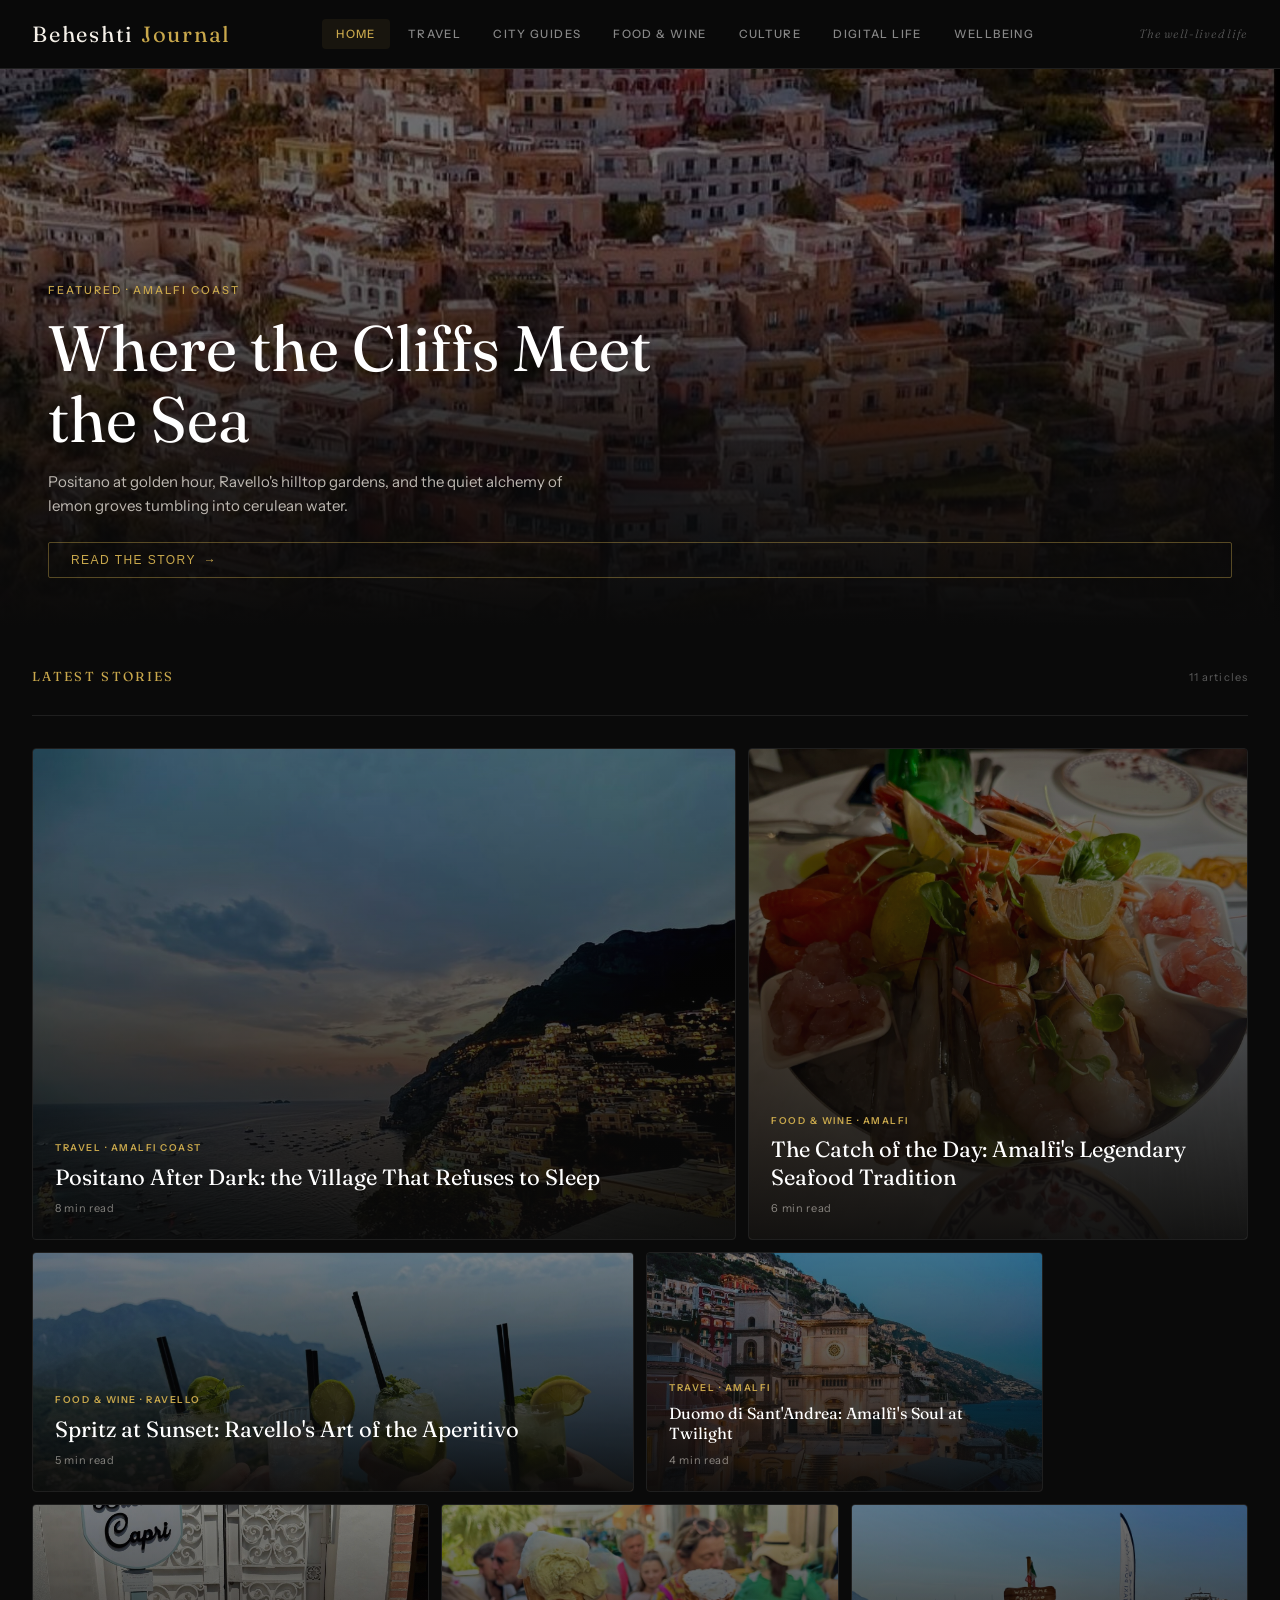
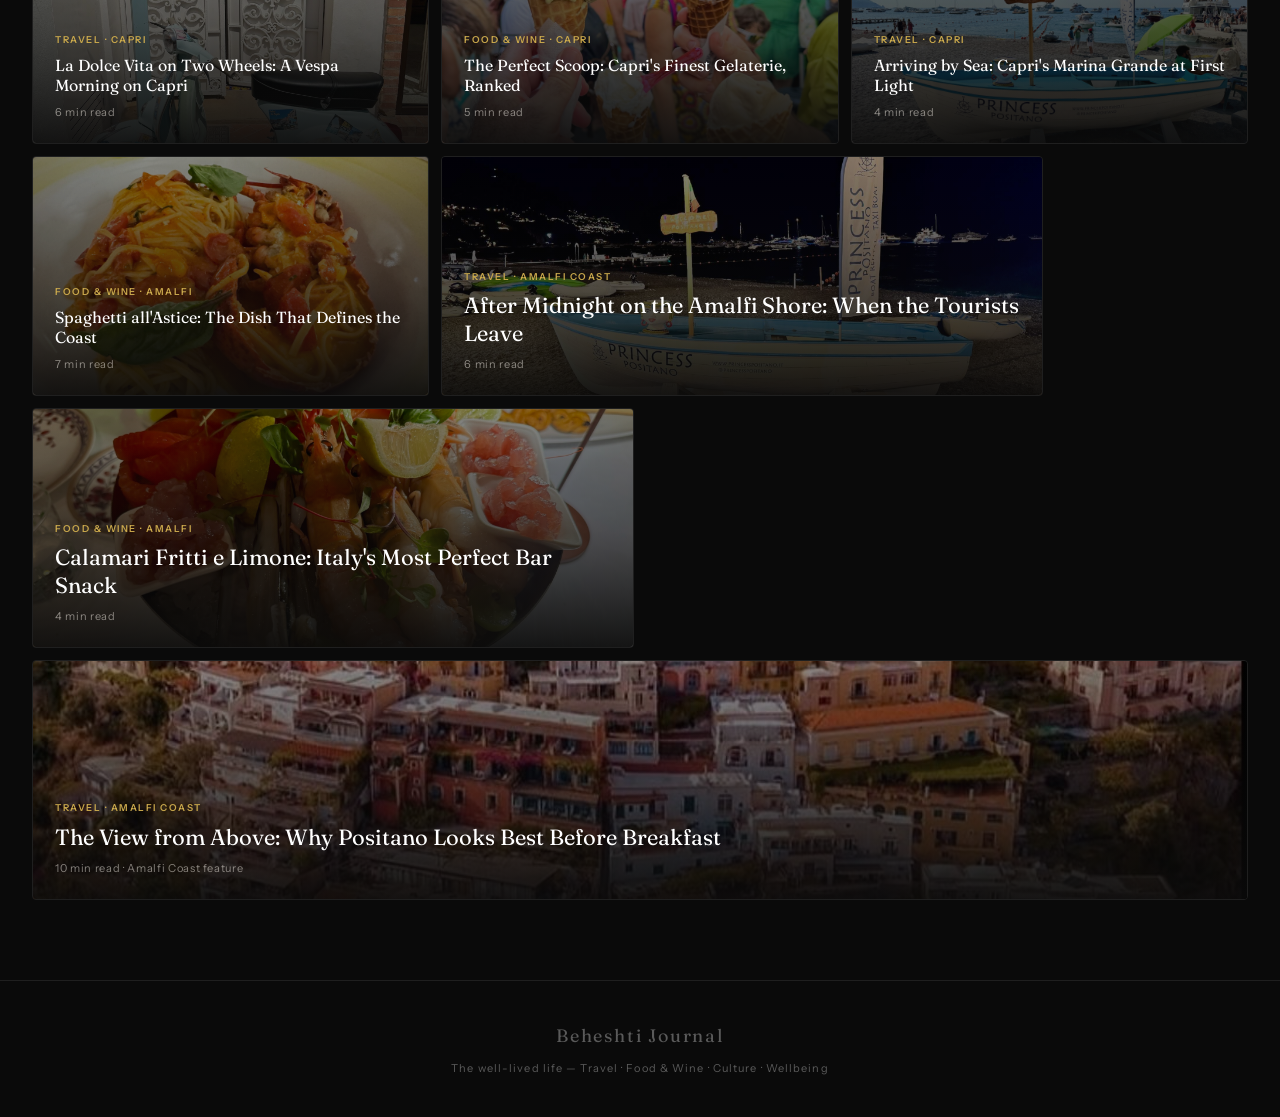
==== index.html @ 6dec40d8 "Add Ferragosto Amalfi Coast article — Positano, Amalfi, Ravello (August 2025)" ====
<!DOCTYPE html>
<html lang="en">
<head>
  <meta charset="UTF-8" />
  <meta name="viewport" content="width=device-width, initial-scale=1.0" />
  <title>Beheshti Journal — Luxury Travel, Food &amp; Culture</title>
  <meta name="description" content="A luxury editorial journal covering travel, food and wine, culture, and the well-lived life." />
  <link rel="stylesheet" href="style.css" />
</head>
<body>

<!-- ══════════════════════════════════════════════════════════
     HEADER
══════════════════════════════════════════════════════════ -->
<header id="site-header">
  <div class="header-inner">
    <div class="site-wordmark" onclick="showHome()">
      Beheshti <span>Journal</span>
    </div>

    <nav class="main-nav" role="navigation" aria-label="Main navigation">
      <button class="nav-tab active" data-tab="home"        onclick="showTab('home')">Home</button>
      <button class="nav-tab"        data-tab="travel"      onclick="showTab('travel')">Travel</button>
      <button class="nav-tab"        data-tab="city-guides" onclick="showTab('city-guides')">City Guides</button>
      <button class="nav-tab"        data-tab="food"        onclick="showTab('food')">Food &amp; Wine</button>
      <button class="nav-tab"        data-tab="culture"     onclick="showTab('culture')">Culture</button>
      <button class="nav-tab"        data-tab="digital"     onclick="showTab('digital')">Digital Life</button>
      <button class="nav-tab"        data-tab="wellbeing"   onclick="showTab('wellbeing')">Wellbeing</button>
    </nav>

    <div class="header-right">
      <span class="tagline">The well-lived life</span>
    </div>
  </div>
</header>

<!-- ══════════════════════════════════════════════════════════
     APP SHELL
══════════════════════════════════════════════════════════ -->
<main id="app">

  <!-- ── ARTICLE VIEW (shared, overlays tabs) ─────────────── -->
  <div id="article-view"></div>

  <!-- ── HOME TAB ─────────────────────────────────────────── -->
  <div id="tab-home" class="view active">

    <!-- Hero -->
    <div class="hero">
      <div class="hero-bg" id="hero-bg"
           style="background-image:url('images/travel-amalfi-positano-aerial.jpg')"></div>
      <div class="hero-overlay"></div>
      <div class="hero-content">
        <p class="hero-eyebrow">Featured · Amalfi Coast</p>
        <h1 class="hero-title">Where the Cliffs Meet the Sea</h1>
        <p class="hero-sub">Positano at golden hour, Ravello's hilltop gardens, and the quiet alchemy of lemon groves tumbling into cerulean water.</p>
        <button class="btn-read" onclick="openArticle('positano-aerial')">Read the story</button>
      </div>
    </div>

    <!-- Bento grid -->
    <div class="section-wrap">
      <div class="section-header">
        <span class="section-title">Latest Stories</span>
        <span class="section-count">11 articles</span>
      </div>

      <div class="bento-grid">

        <!-- Row 1: hero + tall -->
        <div class="card card--hero" onclick="openArticle('positano-dusk')">
          <div class="card-img"><img src="images/travel-amalfi-positano-dusk.jpg" alt="Positano at dusk" loading="lazy" /></div>
          <div class="card-overlay"></div>
          <div class="card-body">
            <span class="card-cat">Travel · Amalfi Coast</span>
            <h2 class="card-title">Positano After Dark: the Village That Refuses to Sleep</h2>
            <p class="card-meta">8 min read</p>
          </div>
        </div>

        <div class="card card--tall" onclick="openArticle('seafood-platter')">
          <div class="card-img"><img src="images/food-amalfi-seafood-platter.jpg" alt="Amalfi seafood platter" loading="lazy" /></div>
          <div class="card-overlay"></div>
          <div class="card-body">
            <span class="card-cat">Food &amp; Wine · Amalfi</span>
            <h2 class="card-title">The Catch of the Day: Amalfi's Legendary Seafood Tradition</h2>
            <p class="card-meta">6 min read</p>
          </div>
        </div>

        <!-- Row 2: wide + std + std -->
        <div class="card card--wide" onclick="openArticle('ravello-cocktails')">
          <div class="card-img"><img src="images/food-amalfi-ravello-cocktails.jpg" alt="Cocktails in Ravello" loading="lazy" /></div>
          <div class="card-overlay"></div>
          <div class="card-body">
            <span class="card-cat">Food &amp; Wine · Ravello</span>
            <h2 class="card-title">Spritz at Sunset: Ravello's Art of the Aperitivo</h2>
            <p class="card-meta">5 min read</p>
          </div>
        </div>

        <div class="card card--std" onclick="openArticle('church-dusk')">
          <div class="card-img"><img src="images/travel-amalfi-church-dusk.jpg" alt="Amalfi church at dusk" loading="lazy" /></div>
          <div class="card-overlay"></div>
          <div class="card-body">
            <span class="card-cat">Travel · Amalfi</span>
            <h2 class="card-title">Duomo di Sant'Andrea: Amalfi's Soul at Twilight</h2>
            <p class="card-meta">4 min read</p>
          </div>
        </div>

        <div class="card card--std" onclick="openArticle('capri-vespa')">
          <div class="card-img"><img src="images/travel-capri-dg-vespa.jpg" alt="Vespa on Capri" loading="lazy" /></div>
          <div class="card-overlay"></div>
          <div class="card-body">
            <span class="card-cat">Travel · Capri</span>
            <h2 class="card-title">La Dolce Vita on Two Wheels: A Vespa Morning on Capri</h2>
            <p class="card-meta">6 min read</p>
          </div>
        </div>

        <!-- Row 3 -->
        <div class="card card--std" onclick="openArticle('capri-gelato')">
          <div class="card-img"><img src="images/travel-capri-gelato.jpg" alt="Gelato on Capri" loading="lazy" /></div>
          <div class="card-overlay"></div>
          <div class="card-body">
            <span class="card-cat">Food &amp; Wine · Capri</span>
            <h2 class="card-title">The Perfect Scoop: Capri's Finest Gelaterie, Ranked</h2>
            <p class="card-meta">5 min read</p>
          </div>
        </div>

        <div class="card card--std" onclick="openArticle('capri-marina')">
          <div class="card-img"><img src="images/travel-capri-marina.jpg" alt="Capri marina" loading="lazy" /></div>
          <div class="card-overlay"></div>
          <div class="card-body">
            <span class="card-cat">Travel · Capri</span>
            <h2 class="card-title">Arriving by Sea: Capri's Marina Grande at First Light</h2>
            <p class="card-meta">4 min read</p>
          </div>
        </div>

        <div class="card card--std" onclick="openArticle('lobster-pasta')">
          <div class="card-img"><img src="images/food-amalfi-lobster-pasta.jpg" alt="Lobster pasta Amalfi" loading="lazy" /></div>
          <div class="card-overlay"></div>
          <div class="card-body">
            <span class="card-cat">Food &amp; Wine · Amalfi</span>
            <h2 class="card-title">Spaghetti all'Astice: The Dish That Defines the Coast</h2>
            <p class="card-meta">7 min read</p>
          </div>
        </div>

        <!-- Row 4 -->
        <div class="card card--wide" onclick="openArticle('beach-night')">
          <div class="card-img"><img src="images/travel-amalfi-beach-night.jpg" alt="Amalfi beach at night" loading="lazy" /></div>
          <div class="card-overlay"></div>
          <div class="card-body">
            <span class="card-cat">Travel · Amalfi Coast</span>
            <h2 class="card-title">After Midnight on the Amalfi Shore: When the Tourists Leave</h2>
            <p class="card-meta">6 min read</p>
          </div>
        </div>

        <div class="card card--wide" onclick="openArticle('calamari')">
          <div class="card-img"><img src="images/food-amalfi-calamari.jpg" alt="Calamari fritti" loading="lazy" /></div>
          <div class="card-overlay"></div>
          <div class="card-body">
            <span class="card-cat">Food &amp; Wine · Amalfi</span>
            <h2 class="card-title">Calamari Fritti e Limone: Italy's Most Perfect Bar Snack</h2>
            <p class="card-meta">4 min read</p>
          </div>
        </div>

        <!-- Full-width feature -->
        <div class="card card--full" onclick="openArticle('positano-aerial')">
          <div class="card-img"><img src="images/travel-amalfi-positano-aerial.jpg" alt="Positano aerial" loading="lazy" /></div>
          <div class="card-overlay"></div>
          <div class="card-body">
            <span class="card-cat">Travel · Amalfi Coast</span>
            <h2 class="card-title">The View from Above: Why Positano Looks Best Before Breakfast</h2>
            <p class="card-meta">10 min read · Amalfi Coast feature</p>
          </div>
        </div>

      </div><!-- /.bento-grid -->
    </div><!-- /.section-wrap -->
  </div><!-- #tab-home -->


  <!-- ── TRAVEL TAB ─────────────────────────────────────────── -->
  <div id="tab-travel" class="view">
    <div class="section-wrap">
      <div class="section-header">
        <span class="section-title">Travel</span>
        <span class="section-count">7 stories</span>
      </div>
      <div class="tab-grid">
        <div class="card card--featured" onclick="openArticle('ferragosto-amalfi')">
          <div class="card-img"><img src="images/travel-amalfi-positano-dusk.jpg" alt="Positano at dusk, Ferragosto night — boats in the bay, town lit from below"></div>
          <div class="card-overlay"></div>
          <div class="card-body"><span class="card-cat">Travel · Amalfi Coast</span><h2 class="card-title">Ferragosto on the Amalfi Coast</h2></div>
        </div>
        <div class="card" onclick="openArticle('positano-aerial')">
          <div class="card-img"><img src="images/travel-amalfi-positano-aerial.jpg" alt="Positano aerial" loading="lazy" /></div>
          <div class="card-overlay"></div>
          <div class="card-body"><span class="card-cat">Amalfi Coast</span><h2 class="card-title">The View from Above: Why Positano Looks Best Before Breakfast</h2></div>
        </div>
        <div class="card" onclick="openArticle('positano-dusk')">
          <div class="card-img"><img src="images/travel-amalfi-positano-dusk.jpg" alt="Positano at dusk" loading="lazy" /></div>
          <div class="card-overlay"></div>
          <div class="card-body"><span class="card-cat">Amalfi Coast</span><h2 class="card-title">Positano After Dark</h2></div>
        </div>
        <div class="card" onclick="openArticle('church-dusk')">
          <div class="card-img"><img src="images/travel-amalfi-church-dusk.jpg" alt="Amalfi church" loading="lazy" /></div>
          <div class="card-overlay"></div>
          <div class="card-body"><span class="card-cat">Amalfi</span><h2 class="card-title">Duomo di Sant'Andrea at Twilight</h2></div>
        </div>
        <div class="card" onclick="openArticle('capri-vespa')">
          <div class="card-img"><img src="images/travel-capri-dg-vespa.jpg" alt="Vespa Capri" loading="lazy" /></div>
          <div class="card-overlay"></div>
          <div class="card-body"><span class="card-cat">Capri</span><h2 class="card-title">La Dolce Vita on Two Wheels</h2></div>
        </div>
        <div class="card" onclick="openArticle('capri-marina')">
          <div class="card-img"><img src="images/travel-capri-marina.jpg" alt="Capri marina" loading="lazy" /></div>
          <div class="card-overlay"></div>
          <div class="card-body"><span class="card-cat">Capri</span><h2 class="card-title">Arriving by Sea: Marina Grande at First Light</h2></div>
        </div>
        <div class="card" onclick="openArticle('beach-night')">
          <div class="card-img"><img src="images/travel-amalfi-beach-night.jpg" alt="Amalfi beach night" loading="lazy" /></div>
          <div class="card-overlay"></div>
          <div class="card-body"><span class="card-cat">Amalfi Coast</span><h2 class="card-title">After Midnight on the Amalfi Shore</h2></div>
        </div>
      </div>
    </div>
  </div>

  <!-- ── CITY GUIDES TAB ────────────────────────────────────── -->
  <div id="tab-city-guides" class="view">
    <div class="section-wrap">
      <div class="section-header">
        <span class="section-title">City Guides</span>
        <span class="section-count">Coming soon</span>
      </div>
      <div class="tab-grid">
        <div class="card card--text" onclick="openArticle('positano-aerial')">
          <div class="card-img"><img src="images/travel-amalfi-positano-aerial.jpg" alt="" loading="lazy" /></div>
          <div class="card-overlay"></div>
          <div class="card-body"><span class="card-cat">Amalfi Coast</span><h2 class="card-title">The Complete Positano Guide</h2><p class="card-meta">Where to stay, eat, and what to skip</p></div>
        </div>
        <div class="card" onclick="openArticle('capri-marina')">
          <div class="card-img"><img src="images/travel-capri-marina.jpg" alt="" loading="lazy" /></div>
          <div class="card-overlay"></div>
          <div class="card-body"><span class="card-cat">Capri</span><h2 class="card-title">Capri: Beyond the Blue Grotto</h2><p class="card-meta">The insider's 48-hour itinerary</p></div>
        </div>
        <div class="card card--text" style="background:var(--bg-card);">
          <div class="card-body" style="justify-content:center; align-items:center; text-align:center;">
            <span class="card-cat">Upcoming</span>
            <h2 class="card-title" style="font-size:18px; color:var(--muted);">Naples · Rome · Ravello</h2>
          </div>
        </div>
      </div>
    </div>
  </div>

  <!-- ── FOOD & WINE TAB ────────────────────────────────────── -->
  <div id="tab-food" class="view">
    <div class="section-wrap">
      <div class="section-header">
        <span class="section-title">Food &amp; Wine</span>
        <span class="section-count">5 stories</span>
      </div>
      <div class="tab-grid">
        <div class="card" onclick="openArticle('seafood-platter')">
          <div class="card-img"><img src="images/food-amalfi-seafood-platter.jpg" alt="Seafood platter" loading="lazy" /></div>
          <div class="card-overlay"></div>
          <div class="card-body"><span class="card-cat">Amalfi</span><h2 class="card-title">The Catch of the Day: Amalfi's Legendary Seafood Tradition</h2></div>
        </div>
        <div class="card" onclick="openArticle('ravello-cocktails')">
          <div class="card-img"><img src="images/food-amalfi-ravello-cocktails.jpg" alt="Ravello cocktails" loading="lazy" /></div>
          <div class="card-overlay"></div>
          <div class="card-body"><span class="card-cat">Ravello</span><h2 class="card-title">Spritz at Sunset: Ravello's Art of the Aperitivo</h2></div>
        </div>
        <div class="card" onclick="openArticle('lobster-pasta')">
          <div class="card-img"><img src="images/food-amalfi-lobster-pasta.jpg" alt="Lobster pasta" loading="lazy" /></div>
          <div class="card-overlay"></div>
          <div class="card-body"><span class="card-cat">Amalfi</span><h2 class="card-title">Spaghetti all'Astice: The Dish That Defines the Coast</h2></div>
        </div>
        <div class="card" onclick="openArticle('capri-gelato')">
          <div class="card-img"><img src="images/travel-capri-gelato.jpg" alt="Capri gelato" loading="lazy" /></div>
          <div class="card-overlay"></div>
          <div class="card-body"><span class="card-cat">Capri</span><h2 class="card-title">The Perfect Scoop: Capri's Finest Gelaterie, Ranked</h2></div>
        </div>
        <div class="card" onclick="openArticle('calamari')">
          <div class="card-img"><img src="images/food-amalfi-calamari.jpg" alt="Calamari fritti" loading="lazy" /></div>
          <div class="card-overlay"></div>
          <div class="card-body"><span class="card-cat">Amalfi</span><h2 class="card-title">Calamari Fritti e Limone</h2></div>
        </div>
      </div>
    </div>
  </div>

  <!-- ── CULTURE TAB ────────────────────────────────────────── -->
  <div id="tab-culture" class="view">
    <div class="section-wrap">
      <div class="section-header">
        <span class="section-title">Culture</span>
        <span class="section-count">Coming soon</span>
      </div>
      <div class="tab-grid">
        <div class="card" onclick="openArticle('church-dusk')">
          <div class="card-img"><img src="images/travel-amalfi-church-dusk.jpg" alt="Amalfi Duomo" loading="lazy" /></div>
          <div class="card-overlay"></div>
          <div class="card-body"><span class="card-cat">Amalfi</span><h2 class="card-title">The Duomo's Eight Centuries of Stories</h2></div>
        </div>
        <div class="card card--text" style="background:var(--bg-card); border:1px solid var(--border);">
          <div class="card-body" style="justify-content:center; align-items:center; text-align:center; height:100%; position:relative;">
            <span class="card-cat">Upcoming</span>
            <h2 class="card-title" style="font-size:18px; color:var(--muted);">Music · Art · Architecture</h2>
          </div>
        </div>
        <div class="card card--text" style="background:var(--bg-card); border:1px solid var(--border);">
          <div class="card-body" style="justify-content:center; align-items:center; text-align:center; height:100%; position:relative;">
            <span class="card-cat">Upcoming</span>
            <h2 class="card-title" style="font-size:18px; color:var(--muted);">Literature &amp; Film</h2>
          </div>
        </div>
      </div>
    </div>
  </div>

  <!-- ── DIGITAL LIFE TAB ───────────────────────────────────── -->
  <div id="tab-digital" class="view">
    <div class="section-wrap">
      <div class="section-header">
        <span class="section-title">Digital Life</span>
        <span class="section-count">Coming soon</span>
      </div>
      <div class="tab-grid">
        <div class="card card--text" style="background:var(--bg-card); border:1px solid var(--border);">
          <div class="card-body" style="justify-content:center; align-items:center; text-align:center; height:100%; position:relative;">
            <span class="card-cat">Upcoming</span>
            <h2 class="card-title" style="font-size:18px; color:var(--muted);">Technology &amp; the Well-Lived Life</h2>
          </div>
        </div>
        <div class="card card--text" style="background:var(--bg-card); border:1px solid var(--border);">
          <div class="card-body" style="justify-content:center; align-items:center; text-align:center; height:100%; position:relative;">
            <span class="card-cat">Upcoming</span>
            <h2 class="card-title" style="font-size:18px; color:var(--muted);">Tools We Actually Use</h2>
          </div>
        </div>
        <div class="card card--text" style="background:var(--bg-card); border:1px solid var(--border);">
          <div class="card-body" style="justify-content:center; align-items:center; text-align:center; height:100%; position:relative;">
            <span class="card-cat">Upcoming</span>
            <h2 class="card-title" style="font-size:18px; color:var(--muted);">AI, Travel &amp; Photography</h2>
          </div>
        </div>
      </div>
    </div>
  </div>

  <!-- ── WELLBEING TAB ──────────────────────────────────────── -->
  <div id="tab-wellbeing" class="view">
    <div class="section-wrap">
      <div class="section-header">
        <span class="section-title">Wellbeing</span>
        <span class="section-count">Coming soon</span>
      </div>
      <div class="tab-grid">
        <div class="card card--text" style="background:var(--bg-card); border:1px solid var(--border);">
          <div class="card-body" style="justify-content:center; align-items:center; text-align:center; height:100%; position:relative;">
            <span class="card-cat">Upcoming</span>
            <h2 class="card-title" style="font-size:18px; color:var(--muted);">Slow Travel &amp; Mindful Mornings</h2>
          </div>
        </div>
        <div class="card card--text" style="background:var(--bg-card); border:1px solid var(--border);">
          <div class="card-body" style="justify-content:center; align-items:center; text-align:center; height:100%; position:relative;">
            <span class="card-cat">Upcoming</span>
            <h2 class="card-title" style="font-size:18px; color:var(--muted);">The Mediterranean Diet in Practice</h2>
          </div>
        </div>
        <div class="card card--text" style="background:var(--bg-card); border:1px solid var(--border);">
          <div class="card-body" style="justify-content:center; align-items:center; text-align:center; height:100%; position:relative;">
            <span class="card-cat">Upcoming</span>
            <h2 class="card-title" style="font-size:18px; color:var(--muted);">Rest as a Practice</h2>
          </div>
        </div>
      </div>
    </div>
  </div>

</main><!-- /#app -->

<!-- ══════════════════════════════════════════════════════════
     FOOTER
══════════════════════════════════════════════════════════ -->
<footer>
  <div class="footer-inner">
    <p class="footer-word">Beheshti Journal</p>
    <p class="footer-sub">The well-lived life — Travel · Food &amp; Wine · Culture · Wellbeing</p>
  </div>
</footer>

<!-- ══════════════════════════════════════════════════════════
     ARTICLE DATA
══════════════════════════════════════════════════════════ -->
<script>
const ARTICLES = {

  'ferragosto-amalfi': {
    category: 'Travel · Amalfi Coast',
    title: 'Ferragosto on the Amalfi Coast',
    lede: 'Four days in Positano, Amalfi, and Ravello — arriving on Italy\'s most crowded night of the year, and finding something quieter on the other side of it.',
    date: 'August 2025',
    readTime: '12 min read',
    hero: 'images/travel-amalfi-positano-dusk.jpg',
    photos: [
      { src: 'images/travel-amalfi-fireworks-bay.jpg', caption: 'The whole town watched from wherever it could stand.' },
      { src: 'images/travel-amalfi-mojito-toast.jpg', caption: 'Dinner stretched longer than expected.' },
      { src: 'images/travel-amalfi-terrazza-infinito.jpg', caption: 'We didn\'t plan to stay.' },
    ],
    body: `
      <p>We pulled in around five-thirty. The water was already full of boats. Not anchored — waiting. Everything around the bay had the feeling of a crowd holding its breath before something, and we didn\'t yet know what that something was.</p>

      <p>The hotel was halfway up the hill, exactly where the town folds over itself. You could see the church dome from the terrace. Below it, Spiaggia Grande was packed solid, the dark-grey pebbles invisible under bodies and inflatables. It was loud and slightly absurd and completely Italian, and we stood on the terrace watching it for a long time before going inside.</p>

      <div class="article-img-full">
        <img src="images/travel-amalfi-positano-hillside.jpg" alt="Positano hillside at golden hour">
        <p class="caption">First evening light on the hillside.</p>
      </div>

      <p>August 15 is Ferragosto — the Feast of the Assumption, Italy\'s summer peak. In Positano, that means the entire bay turns into a floating party, and at midnight, fireworks launched from the water light up the whole vertical face of the town.</p>

      <h2>La Sponda, Le Sirenuse</h2>

      <p>We had booked La Sponda weeks before leaving. The restaurant is on a terrace cantilevered out from the Le Sirenuse hotel, lit by candles in every direction. The langoustines came first — raw, on ice, arranged with no drama beyond the fact of themselves. They tasted like cold water and salt.</p>

      <div class="article-img-full">
        <img src="images/travel-amalfi-langoustines.jpg" alt="Raw langoustines on ice — La Sponda">
        <p class="caption">The seafood arrived clean and precise.</p>
      </div>

      <p>We ordered the Taurasi next, a 2014 Vigna Cinque Querce from Salvatore Molettieri. Iron and dried fruit and something further back — the kind of wine that slows a meal down, which is what a meal like that one needs.</p>

      <div class="article-img-pair">
        <img src="images/travel-amalfi-taurasi-wine.jpg" alt="Taurasi wine — bottle and glass">
        <img src="images/travel-amalfi-coupe-cocktails.jpg" alt="Two golden coupe cocktails">
      </div>

      <h2>Midnight — Ferragosto</h2>

      <p>We were back on the hotel terrace by eleven-thirty. Then just after midnight — a single launch from the water, a pause, and the sky opened. What surprised us was the sound. Over water, with the cliff face of Positano behind you amplifying everything, each burst comes a half-second after the flash and lands in your chest.</p>

      <div class="article-img-full">
        <img src="images/travel-amalfi-fireworks-bay.jpg" alt="Ferragosto fireworks over Positano bay">
        <p class="caption">The whole town watched from wherever it could stand.</p>
      </div>

      <h2>August 16 — Spiaggia Grande</h2>

      <p>The morning after Ferragosto is the morning when you find out how many people were actually in Positano. The beach was at capacity by nine. We had front-row sunbeds at L\'Incanto — you could face the water and let the crowd recede behind you.</p>

      <div class="article-img-full">
        <img src="images/travel-amalfi-spiaggia-grande.jpg" alt="Spiaggia Grande packed — Ferragosto weekend">
        <p class="caption">We hadn\'t expected quite this many people.</p>
      </div>

      <blockquote>Ferragosto weekend is the busiest stretch of the Italian summer. The lesson for next time: arrive a week earlier, or a week later. The coast is still the coast.</blockquote>

      <div class="article-img-pair">
        <img src="images/travel-amalfi-espresso-view.jpg" alt="Espresso held up against Positano bay">
        <img src="images/travel-amalfi-calamari.jpg" alt="Calamari fritti e zucchine">
      </div>

      <h2>The Drive to Amalfi</h2>

      <p>We left at half past eight. We stopped in Praiano, where we did not expect to stop at all. Built into the cliff beside the road is a presepe — a permanent miniature recreation of Praiano itself, hundreds of tiny painted buildings stacked against the rock face, with figures and fishing boats. A sign explains it. We stood there longer than we meant to.</p>

      <div class="article-img-full">
        <img src="images/travel-amalfi-praiano-presepe.jpg" alt="Presepe di Praiano — miniature village built into cliff">
        <p class="caption">We didn\'t plan to stay.</p>
      </div>

      <p>Amalfi town was beautiful and genuinely difficult on a Sunday in August. The cathedral earns everything written about it. We climbed the steps, bought coffee and a sfogliatella at Pasticceria Pansa, watched the crowd arrange itself.</p>

      <div class="article-img-full">
        <img src="images/travel-amalfi-cathedral-steps.jpg" alt="Amalfi Cathedral steps — August crowds">
        <p class="caption">The cathedral was worth it. The piazza required patience.</p>
      </div>

      <h2>Ravello — Elevation Changes Everything</h2>

      <p>The road up to Ravello takes twenty minutes and adds what feels like a different season. We arrived around three and went directly to Villa Rufolo. What the guidebooks call the belvedere is a small stone terrace with a concert stage built at its edge — a platform that appears to float above the sea.</p>

      <div class="article-img-full">
        <img src="images/travel-amalfi-ravello-terrace.jpg" alt="Ravello terrace — red flowers, umbrella pine, coastline below">
        <p class="caption">The elevation changes the color of everything.</p>
      </div>

      <p>We walked into the grounds of Villa Cimbrone. The path in is through a grape arbor, terracotta urns on either side, dappled light. Quiet enough that you can hear your footsteps. The Terrazza dell\'Infinito appeared without warning. You walk through a gate and the cliff simply drops away.</p>

      <div class="article-img-full">
        <img src="images/travel-amalfi-terrazza-infinito.jpg" alt="Terrazza dell\'Infinito — marble busts, coastline beyond">
      </div>

      <div class="article-img-pair">
        <img src="images/travel-amalfi-marble-bust.jpg" alt="Marble bust on Infinity Terrace">
        <img src="images/travel-amalfi-cimbrone-statue.jpg" alt="Classical statue, Villa Cimbrone">
      </div>

      <h2>A Moment We Didn\'t Plan</h2>

      <p>Before dinner we sat on the terrace at Palazzo Avino and ordered mojitos. Four of them. The view looks directly down toward the coast bending toward Salerno. We hadn\'t planned this stop. The sun was still up and the view was in front of us and the mojitos arrived before we had made any decision about them. We stayed for the sunset.</p>

      <div class="article-img-full">
        <img src="images/travel-amalfi-mojito-toast.jpg" alt="Four mojitos raised — family toast, Ravello coast below">
        <p class="caption">Dinner stretched longer than expected.</p>
      </div>

      <h2>Rossellinis — Palazzo Avino</h2>

      <p>The seafood display at Rossellinis is the first thing you see. A marble counter, backlit, with oysters and whole lobsters and langoustines on crushed ice, lemons tucked between them. The message is: this is what we\'re working with tonight.</p>

      <div class="article-img-full">
        <img src="images/travel-amalfi-rossellinis-display.jpg" alt="Rossellinis seafood display — backlit marble counter">
      </div>

      <p>We drank Vigna Grotta Piana, a white from Ravello itself — Costa d\'Amalfi DOC, made by Ettore Sammarco from vines grown on the slope below us. Mineral and cool, with something almost saline in it. It made the seafood taste more like where it came from.</p>

      <div class="article-img-full">
        <img src="images/travel-amalfi-grotta-piana-wine.jpg" alt="Vigna Grotta Piana, Ravello — bottle and glass">
        <p class="caption">Made from the slope below us.</p>
      </div>

      <div class="article-img-pair">
        <img src="images/travel-amalfi-pasta-zucchini.jpg" alt="Angel hair pasta with zucchini">
        <img src="images/travel-amalfi-seafood-plate.jpg" alt="Mixed grilled seafood on ceramic plate">
      </div>

      <blockquote>Next time we would stay in Ravello for the night. The town after ten is a different place entirely.</blockquote>

      <h2>August 18 — Leaving</h2>

      <p>The last morning was quiet. Church bells. Coffee on the terrace before the sun got above the ridge. We checked out at eleven, went into Santa Maria Assunta for a few minutes — cool marble, the Byzantine Madonna above the altar, the smell of stone and candles. The coast road south was still empty. We didn\'t look back.</p>

      <div class="article-img-full">
        <img src="images/travel-amalfi-positano-morning.jpg" alt="Positano cliffside church dome — morning light">
        <p class="caption">Before the boats arrive.</p>
      </div>

      <p>The things that stayed with us were smaller than we expected: the miniature village in Praiano that no one had mentioned. The particular color of the light in Ravello at four in the afternoon. The sound of fireworks over water at midnight. Four mojitos and no plan for the sunset.</p>
      `,
  },

  'positano-aerial': {
    category: 'Travel · Amalfi Coast',
    title: 'The View from Above: Why Positano Looks Best Before Breakfast',
    lede: 'Before the hydrofoils arrive and the terrace restaurants fill, Positano belongs entirely to itself — a vertical village clinging to the cliffs in impossible, photogenic defiance of gravity.',
    date: 'September 2025',
    readTime: '10 min read',
    hero: 'images/travel-amalfi-positano-aerial.jpg',
    photos: [
      { src: 'images/travel-amalfi-positano-dusk.jpg', caption: 'Positano as the sun drops behind Monte Sant\'Angelo.' },
      { src: 'images/travel-amalfi-church-dusk.jpg', caption: 'The duomo\'s majolica dome, a landmark visible from sea.' }
    ],
    body: `
      <p>There is a particular quality of light on the Amalfi Coast that photographers and travel writers have been trying — and largely failing — to capture since the Grand Tour made this stretch of Campanian coastline fashionable in the 18th century. It arrives around 6:30am in late summer: a warm, amber-rose light that pours through the gap in the hills above Positano and illuminates the stacked tiers of ochre, terracotta, and chalk-white buildings in a way that makes the whole village look newly painted.</p>

      <h2>The Geometry of the Village</h2>
      <p>From above — whether from the SS163 coastal road or the terrace of a well-chosen hotel — Positano resolves into an almost abstract composition. The buildings clamber over one another like spectators at a parade: bougainvillea trails between balconies, lemon trees jut improbably from the hillside, and somewhere below, the beach at Spiaggia Grande is still empty, the blue and white sunbeds folded and stacked against the fishing boats.</p>

      <p>Positano is a village of about 4,000 permanent residents that receives roughly two million visitors a year. And yet, arriving early or late, staying more than a night or two, moving beyond the main drag of Via dei Mulini — it yields something different. The village's famous verticality means that most tourists only penetrate as deep as the beach level. Climb the hundreds of steps that serve as streets in the upper village, and you enter a quieter, more domestic Positano: cats on warm stone, the smell of espresso, a grandmother hanging washing on a line strung between two lemon trees.</p>

      <blockquote>"Positano bites deep," John Steinbeck wrote in Harper's Bazaar in 1953. "It is a dream place that isn't quite real when you are there and becomes beckoningly real after you have gone."</blockquote>

      <h2>Getting the Aerial View</h2>
      <p>The classic view — the one reproduced on millions of postcards and Instagram posts — is taken from the road above the village, typically from a layby near the turn-off for Montepertuso. The light is best in early morning or during the golden hour before sunset. A longer hike, the Sentiero degli Dei (Path of the Gods), offers even more dramatic perspectives from the ridge above town, though the full trail requires proper footwear and an early start to avoid the crowds and the heat.</p>

      <p>For those who prefer their altitude served with a Negroni, the terrace bar at Le Sirenuse hotel occupies a perch partway up the village that delivers much of the same drama with considerably more comfort. The hotel has been hosting writers, artists, and a certain strain of discerning traveller since 1951, and its terrace remains one of the finest places in Europe to watch the light change over the sea.</p>

      <h3>Where to Stay</h3>
      <p>Le Sirenuse sits at the top of the village's accommodation hierarchy — and its price list. For something more intimate, the small pensioni and rental apartments scattered through the upper village offer a more authentic experience, along with the daily cardio workout of navigating Positano's staircases. Most can be reached only on foot; part of the village's particular character is its immunity to cars.</p>

      <p>The best advice, resolutely unglamorous, is simply this: stay at least three nights, set your alarm for 6am, and walk up instead of down. Everything else will follow.</p>
    `
  },

  'positano-dusk': {
    category: 'Travel · Amalfi Coast',
    title: 'Positano After Dark: the Village That Refuses to Sleep',
    lede: 'As the last ferry departs and the day-trippers dissolve into the evening, Positano reinvents itself — louder, warmer, and considerably more interesting.',
    date: 'September 2025',
    readTime: '8 min read',
    hero: 'images/travel-amalfi-positano-dusk.jpg',
    photos: [
      { src: 'images/travel-amalfi-beach-night.jpg', caption: 'The Amalfi shore after the crowds have gone.' }
    ],
    body: `
      <p>The transformation happens quickly. By 6pm the hydrofoils and ferries from Naples and Capri have made their last runs, carrying with them the majority of Positano's day visitors. The beach bars begin converting from sun-bleached casual to something approximating elegance: tablecloths appear, candles are lit, and the resident cats adopt their evening stations with the authority of maîtres d'.</p>

      <h2>The Evening Ritual</h2>
      <p>Positano's evening begins, as most things in southern Italy do, with the passeggiata. The main lane of Via dei Mulini and the steps down to the waterfront fill with a slow, sociable promenade — a mixture of hotel guests from the terrace properties above, local families, and the small contingent of visitors who have had the foresight to book a night rather than merely a day trip.</p>

      <p>The aperitivo hour here is taken seriously. The Champagne Bar at the Music on the Rocks club — improbably carved into the rock face beside the beach — fills early. La Zagara, the terrace café-restaurant halfway up the village, serves its legendary limoncellos to a crowd that spills happily onto the street. These are not places where you linger over a single drink; they are way-stations in a longer evening's itinerary.</p>

      <h2>Dinner on the Cliffside</h2>
      <p>The village's restaurant scene has matured considerably over the past decade. Ristorante Buca di Bacco, with its sea-level terrace virtually lapped by the Mediterranean, remains the grande dame — the room where Steinbeck, Ingrid Bergman, and Franco Zeffirelli once ate. For contemporary Campanian cooking at its most refined, Da Vincenzo in the upper village delivers extraordinary pasta and seafood without the tourist-trap pricing that plagues some of its beachfront competitors.</p>

      <blockquote>The dish to order, always, is the scialatielli ai frutti di mare — the local thick, hand-cut pasta with a tide of mussels, clams, shrimp, and whatever the morning's fishing boats delivered.</blockquote>

      <p>After dinner, Positano does not exactly rage — it is not that kind of place. But it glitters. The string lights strung between the buildings come into their own as darkness falls; the little boutiques stay open until ten or eleven; and from the beach, the illuminated village stacked up the hillside presents one of those views that cause even the most photograph-weary traveller to reach for their camera one more time.</p>

      <h3>Practical Notes</h3>
      <p>Book dinner early — walk-ins are increasingly difficult at the better restaurants in high season. The beach bars require neither reservation nor apology, and the water at night, if you're inclined to a late swim, is warm enough until October and entirely untroubled by company.</p>
    `
  },

  'seafood-platter': {
    category: 'Food & Wine · Amalfi Coast',
    title: 'The Catch of the Day: Amalfi\'s Legendary Seafood Tradition',
    lede: 'On a coast where the fishing boats still go out before dawn and the restaurants negotiate with the fishermen before they negotiate with their kitchens, the seafood is not a menu choice — it is a philosophy.',
    date: 'September 2025',
    readTime: '6 min read',
    hero: 'images/food-amalfi-seafood-platter.jpg',
    photos: [
      { src: 'images/food-amalfi-lobster-pasta.jpg', caption: 'Spaghetti all\'astice — the essential Amalfi dish.' },
      { src: 'images/food-amalfi-calamari.jpg', caption: 'Calamari fritti with lemon: the perfect beginning.' }
    ],
    body: `
      <p>The Mediterranean diet — that much-invoked, much-misunderstood prescription for longevity — is best understood not as a set of nutritional guidelines but as a way of being in relation to the sea and the land. On the Amalfi Coast, it is lived rather than aspired to. The fishing boats at Atrani depart before 4am; by 7am the catch is being sorted on the quay; by noon it is on a plate.</p>

      <h2>Reading the Fritto Misto</h2>
      <p>The fritto misto di mare — a mountain of lightly battered, freshly fried mixed seafood — is the truest test of a coastal Italian restaurant's integrity. In its finest form, it contains whatever the sea provided that morning: rings of calamari, small prawns, anchovies, perhaps some tiny octopus, a few mussels opened by the heat. The batter is minimal, more suggestion than coating; the oil must be at precisely the right temperature; the result must be eaten immediately.</p>

      <p>A mediocre fritto misto — oily, heavy, assembled from frozen product — reveals a kitchen that has abandoned its principles. A perfect one, eaten on a terrace above the sea, with a glass of local Falanghina sweating in the heat, constitutes a minor argument for the existence of a benevolent universe.</p>

      <h2>The Essential Dishes</h2>
      <p>Beyond the fritto, the Amalfi Coast's seafood canon is relatively compact and entirely worth mastering. Spaghetti alle vongole — pasta with clams, white wine, parsley, olive oil, and a ferocity of garlic — is the daily bread of this coast, made here with an intensity that its inland imitations cannot approach. The local clams, harvested from the clean waters of the Tyrrhenian, have a salinity and sweetness that the dish depends upon.</p>

      <p>Pezzogna (red sea bream) baked in a crust of salt and herbs is the grand occasion dish — a whole fish, sealed and cooked, cracked open at the table in a theatrical release of steam and fragrance. Restaurants of any ambition offer it, though it requires ordering in advance. The result justifies the planning.</p>

      <blockquote>The best seafood restaurants on the Amalfi Coast share a common quality: they change their menus according to what arrived that morning, and they are unapologetic about it.</blockquote>

      <h3>Where to Eat</h3>
      <p>Il Pirata in Praiano remains something of an open secret — a simply furnished room above the coastal road where the seafood is exceptional and the prices have not yet been adjusted for the international market. In Amalfi town itself, La Caravella, which holds a Michelin star and a history stretching back to 1959, interprets the local tradition with more technical ambition. Both approaches are valid; both, on their own terms, are magnificent.</p>

      <div class="info-box">
        <h4>Practical Notes</h4>
        <ul>
          <li>Look for restaurants that post a handwritten "menu del giorno" — it signals a kitchen cooking to the catch</li>
          <li>Ask the waiter what came in that morning before ordering</li>
          <li>White wine: Furore Bianco (Marisa Cuomo), Costa d'Amalfi Bianco DOC</li>
          <li>Avoid restaurants with photographs on the menu near the tourist hotspots</li>
          <li>The best informal seafood: the alimentari and bars in Atrani, a five-minute walk from Amalfi</li>
        </ul>
      </div>
    `
  },

  'ravello-cocktails': {
    category: 'Food & Wine · Ravello',
    title: 'Spritz at Sunset: Ravello\'s Art of the Aperitivo',
    lede: 'Six hundred metres above the sea, in a village that Wagner, Greta Garbo, and Gore Vidal all chose as a retreat from the world, the aperitivo hour achieves something close to perfection.',
    date: 'September 2025',
    readTime: '5 min read',
    hero: 'images/food-amalfi-ravello-cocktails.jpg',
    photos: [],
    body: `
      <p>Ravello sits above the Amalfi Coast like a parenthetical thought — easily overlooked, impossible to forget once visited. While Positano sells itself loudly and Amalfi plays to its historical celebrity, Ravello simply exists at altitude, surrounded by terraced gardens and medieval architecture, exuding a refinement that has attracted a particular kind of visitor for centuries.</p>

      <h2>The Garden Bars</h2>
      <p>The aperitivo culture here differs from the waterfront bars below in the same way that Ravello itself differs from the coast: it is quieter, more considered, more inclined toward long conversations and the contemplation of views. The defining experience is a drink on the terrace of the Belmond Hotel Caruso, a converted 11th-century palazzo where the infinity pool appears to pour directly into the bay far below, and where the bar produces a limoncello spritz of such delicacy that it has become a kind of local institution.</p>

      <p>Villa Cimbrone, whose gardens Greta Garbo made famous by retreating here with conductor Leopold Stokowski in 1938, now operates partly as a hotel. The Belvedere of Infinity — a terrace at the garden's edge with an unobstructed drop to the Tyrrhenian — is the finest single view on the Amalfi Coast. A glass of something cold, consumed here at 6pm with the light going golden, constitutes a moment that the word "experience" barely contains.</p>

      <blockquote>"I have never seen the world as I saw it from the heights of Ravello." — André Gide</blockquote>

      <h2>What to Drink</h2>
      <p>The local limoncello — made from the sfusato amalfitano lemon, a protected variety grown only on this coast, with a fragrance and acidity that the supermarket version cannot approach — is the obvious choice. Served over ice, with or without prosecco, it captures something of the place itself: intensely aromatic, slightly sharp, warm with the heat that produced it.</p>

      <p>For those inclined toward something more complex, the coast's wine producers have raised their game considerably in recent years. The Furore Bianco from Marisa Cuomo, made from local Fenile and Ginestra grapes on impossibly steep terraced vineyards, is the wine of the region — dry, mineral, with a salinity that mirrors the sea below.</p>

      <h3>Ravello After Dark</h3>
      <p>The Ravello Music Festival, held annually through the summer in the Villa Rufolo's garden (with the sea as backdrop and the stars as ceiling), represents one of Europe's most beautiful concert settings. Tickets sell out months in advance. If you cannot attend, the sound of the orchestra drifting through the village streets on a summer evening is its own reward.</p>
    `
  },

  'church-dusk': {
    category: 'Travel · Amalfi',
    title: 'Duomo di Sant\'Andrea: Amalfi\'s Soul at Twilight',
    lede: 'The cathedral that has watched over this ancient maritime republic for nine centuries is most itself as the light fails and the day-trippers retreat, leaving the piazza to those who have nowhere else to be.',
    date: 'September 2025',
    readTime: '4 min read',
    hero: 'images/travel-amalfi-church-dusk.jpg',
    photos: [],
    body: `
      <p>Amalfi was, before it was a tourist destination, a maritime republic — a naval power of sufficient influence that it once rivalled Genoa, Venice, and Pisa. The Duomo di Sant'Andrea, begun in the 9th century and substantially expanded through the 11th and 12th, is the architectural expression of that vanished confidence: its Arab-Norman facade, its striped marble, its bronze doors cast in Constantinople, speak of a city that traded with the known world and brought the known world home.</p>

      <h2>The Facade at Dusk</h2>
      <p>The cathedral faces west, and in the late afternoon the Piazza del Duomo becomes one of the more extraordinary pieces of theatre on the Italian coast. The polychrome facade — layers of black-and-white striped marble, Byzantine mosaics, blind arcades in the Moorish style — catches the setting light and transforms it. The gold of the mosaic changes from static to luminous; the shadows deepen between the columns; the whole composition becomes a lesson in the aesthetic ambitions of medieval Mediterranean culture.</p>

      <p>The 62 steps leading up to the cathedral entrance are occupied, through most of the day, by seated tourists, gelato vendors, and the constant human flow of a busy coastal town. At dusk, as the shadows claim the piazza, the steps empty and something changes. The locals re-emerge: old men on the benches, children on bicycles, couples walking slowly in the manner of people who have no reason to hurry. The cathedral watches over it all with the patience of nine centuries.</p>

      <blockquote>The bronze doors, made in Constantinople around 1066, are among the oldest in Italy still in their original position. Run your hand along them and you touch the Amalfi Republic at the height of its power.</blockquote>

      <h2>Inside the Cathedral</h2>
      <p>The interior, heavily restored in the baroque period, is less remarkable than the facade — though the Chiostro del Paradiso, a 13th-century cloister in the Arab-Norman style with interlaced arches and a garden of palm trees and ancient sarcophagi, is one of the most beautiful enclosed spaces on the coast. The crypt below the main altar contains the relics of Sant'Andrea, brought from Constantinople in 1206 and still the object of the town's principal festival each June.</p>

      <p>Admission to the cathedral is free in the evening hours. The cloister charges a modest entrance fee and closes before sunset — arrive by 5:30pm to see it in its best light.</p>
    `
  },

  'capri-vespa': {
    category: 'Travel · Capri',
    title: 'La Dolce Vita on Two Wheels: A Vespa Morning on Capri',
    lede: 'The island has been declaring itself paradisiacal since the Emperor Tiberius built his twelve villas here. A morning on a rented scooter confirms that some reputations are entirely earned.',
    date: 'August 2025',
    readTime: '6 min read',
    hero: 'images/travel-capri-dg-vespa.jpg',
    photos: [
      { src: 'images/travel-capri-gelato.jpg', caption: 'The essential mid-morning Capri decision.' }
    ],
    body: `
      <p>Capri operates at two speeds. There is the speed of the piazzetta — the tiny, absurdly glamorous central square where the famous and the famously wealthy gather to be seen at café tables the size of dinner plates, where a cappuccino costs what a small country's GDP might once have been, and where the performance of leisure is conducted at an almost geological pace. And then there is the speed of everything else: the hairpin roads cut into the white limestone cliffs, the delivery trucks negotiating impossible corners, the scooters threading between them with the casual certainty of people who have been doing this all their lives.</p>

      <h2>The Scooter Option</h2>
      <p>Renting a scooter or small motorcycle on Capri is one of those decisions that feels slightly reckless in planning and entirely natural in execution. The island's road network is essentially a single main road circling the high ground between Capri town and Anacapri, with a series of lanes descending to the various coves and lookout points below. Traffic is rarely fast; the scenery demands that you stop frequently.</p>

      <p>The route to Anacapri along the Via Krupp — the vertiginous zigzag path cut into the cliff face by the German industrialist Friedrich Alfred Krupp in 1900 — is now walkable only, and only when it is open (rockfall closes it periodically). But the road above it, offering the same views over the Faraglioni sea stacks and the Marina Piccola far below, is accessible by scooter and provides a reminder that this island's relationship with the dramatic gesture has deep historical roots.</p>

      <blockquote>The Faraglioni — three limestone sea stacks rising from the water off the eastern tip of the island — are Capri's most reproduced image and, in person, their most compelling one. They are best seen from the water, but the view from the road above is considerable.</blockquote>

      <h2>The Anacapri Detour</h2>
      <p>Anacapri, the island's second town, sits higher and feels quieter than Capri town — less curated, more lived-in, with a market and a bus stop and the Villa San Michele, the extraordinary home built by Swedish doctor Axel Munthe in the early 20th century, now open as a museum and occupying a position at the cliff's edge that challenges belief. The gardens, scented with wisteria and jasmine and overlooking the Gulf of Naples, contain one of the island's finest views at a price that even non-oligarchs can manage.</p>

      <h3>Practical Notes</h3>
      <p>Scooter rental from Marina Grande is straightforward; bring a driving licence (motorcycle licence required for larger engines) and a credit card. Helmets are provided and mandatory. The island's roads can be busy midday in July and August; a 7:30am start gives you the roads largely to yourself and the light at its most theatrical. Return the scooter by noon and reward yourself with gelato at one of the Anacapri bars before the crowds arrive.</p>
    `
  },

  'capri-gelato': {
    category: 'Food & Wine · Capri',
    title: 'The Perfect Scoop: Capri\'s Finest Gelaterie, Ranked',
    lede: 'On an island where luxury is the local currency, it is entirely in keeping that even the gelato is exceptional. Here is where to find it.',
    date: 'August 2025',
    readTime: '5 min read',
    hero: 'images/travel-capri-gelato.jpg',
    photos: [],
    body: `
      <p>The great Italian gelaterie are not distinguished by the number of flavours they offer but by their devotion to a few: the depth of their pistacchio, the intensity of their nocciola, the clarity of their lemon. On an island where the sfusato amalfitano — the long, intensely fragrant lemon indigenous to this stretch of coast — grows in gardens and terraces all around you, a lemon gelato becomes almost an act of terroir.</p>

      <h2>The Hierarchy</h2>
      <p>Gelateria Buonocore, on Via Vittorio Emanuele in Capri town, has been operating since 1953 and remains the reference point. The lemon sorbet is made with fresh juice, no stabilisers, and a sugar content calibrated to complement rather than overwhelm the citrus. It is served in a brioche — the Neapolitan custom, and the correct one — or in a cone if you insist. The pistachio, made with Bronte nuts from Sicily, is the colour of old money: not the lurid green of food colouring but the dignified grey-green of the real thing.</p>

      <p>Gelateria Classica, slightly further along the same street, is the challenger. Its offerings are more experimental — a crema di Capri flavour combines local honey, lemon zest, and ricotta in a composition that should not work and emphatically does — and the proprietor is the kind of artisan who will explain, at length and with genuine enthusiasm, exactly what is in each tub and why.</p>

      <blockquote>The debate between Buonocore and Classica is Capri's most heated ongoing discussion. Our position: visit both, order the lemon at the first and the pistachio at the second, and declare a draw.</blockquote>

      <h2>The Anacapri Alternative</h2>
      <p>In Anacapri, Il Sorbetto di Capri, a small laboratorio artisanale just off the main square, produces granita rather than gelato — the Sicilian method, coarser and icier, intensely flavoured — that is, in the opinion of those who know, superior to both of its Capri town rivals for the sheer purity of the lemon and almond versions. It is open only in the mornings. Plan accordingly.</p>

      <h3>What to Order</h3>
      <p>Lemon: always. Nocciola (hazelnut): always. Fragola (strawberry): only in June and July when the local berries are in season. Anything in a pre-packaged tub or labelled in six languages: never.</p>
    `
  },

  'capri-marina': {
    category: 'Travel · Capri',
    title: 'Arriving by Sea: Capri\'s Marina Grande at First Light',
    lede: 'The proper approach to Capri has always been by water. The island reveals itself slowly, then all at once.',
    date: 'August 2025',
    readTime: '4 min read',
    hero: 'images/travel-capri-marina.jpg',
    photos: [],
    body: `
      <p>The ferry from Naples takes about 80 minutes. The hydrofoil from Sorrento takes 25. Both arrive at Marina Grande, Capri's main port, a harbour enclosed by the island's two flanking cliffs that provides, on a clear morning, one of the Mediterranean's great arrival experiences.</p>

      <h2>The Approach</h2>
      <p>From the water, as the ferry rounds the western point of the island, Capri presents itself as a mass of white and pale ochre buildings set against limestone cliffs of a particular grey-white that changes colour with the light — pale blue at dawn, almost blinding at noon, warm amber in the late afternoon. The funicular, a red cable car ascending from the harbour to the town above, crawls up the cliff face with the slowness of something that has been performing this journey since 1907 and sees no reason to accelerate.</p>

      <p>Marina Grande itself is not the prettiest of harbours — it is functional, a working port surrounded by ticket offices and tourist businesses — but it possesses the energy of a place that understands its role as the gate to something extraordinary. The water in the harbour is an improbable shade of blue-green; the boats moored along the quay range from industrial ferries to absurdly expensive yachts; and the smell, on a warm morning, is salt and diesel and the particular sweetness of jasmine from the gardens above.</p>

      <blockquote>Arrive before 9am in summer and the harbour belongs to you and the fishing boats. By 10am the ferries from the mainland have begun arriving in earnest and the funicular queue extends down the street.</blockquote>

      <h2>The Funicular</h2>
      <p>The funicular ascent takes four minutes and delivers you into the Piazzetta — Capri's famous central square — with a slight, agreeable disorientation: you have moved from the sea to the sky in the time it takes to finish a croissant. The views during the ascent, glimpsed through the funicular car's windows, are a preview of what the island offers: the harbour falling away, the sea expanding, the mainland becoming a smudge on the horizon.</p>

      <p>There is also the option to walk — the Phoenician Steps, 921 steps cut into the cliff and dating originally from Greek colonisation, connect Marina Grande to Anacapri and represent an ascent of approximately 290 vertical metres. Allow 45 minutes, bring water, and arrive early before the heat claims the stairway entirely.</p>
    `
  },

  'lobster-pasta': {
    category: 'Food & Wine · Amalfi',
    title: 'Spaghetti all\'Astice: The Dish That Defines the Coast',
    lede: 'A single pasta dish — lobster, tomato, a ferocity of garlic, the freshest spaghetti the kitchen can produce — encapsulates everything that Amalfi Coast cooking aspires to be.',
    date: 'September 2025',
    readTime: '7 min read',
    hero: 'images/food-amalfi-lobster-pasta.jpg',
    photos: [
      { src: 'images/food-amalfi-seafood-platter.jpg', caption: 'The broader seafood tradition that the lobster pasta crowns.' }
    ],
    body: `
      <p>There is a photograph — or rather, there are thousands of photographs — of this dish. The spaghetti all'astice of the Amalfi Coast has become one of the internet's most photographed foods: the vivid scarlet of the tomato sauce, the halved lobster with its coral interior, the gleam of olive oil, the scatter of parsley against the white of the bowl. It photographs beautifully. It also tastes extraordinary. These two facts are not always the same fact.</p>

      <h2>The Dish</h2>
      <p>The preparation is deceptively simple, which means it is actually extremely difficult. A live astice — the European lobster, blue-black before cooking, vivid red after — is halved lengthwise and cooked briefly in a wide pan with olive oil, garlic, white wine, and a small quantity of ripe cherry tomatoes. The pasta is cooked separately to al dente, then finished in the lobster cooking juices, absorbing the oceanic sweetness and the acid brightness of the tomato. The halved lobster is arranged over the top. Fresh parsley. A drizzle of the best olive oil available.</p>

      <p>The variables that determine whether the dish ascends or merely satisfies are: the lobster (it must be alive when it enters the kitchen; the difference between a live and a day-old lobster is not subtle), the tomatoes (the Campania region's san marzano and pachino varieties are used here because they are grown here; their sweetness and acidity are calibrated to the local palate), and the pasta (fresh spaghetti from a kitchen that makes it daily, rather than dried).</p>

      <blockquote>The temptation, for a restaurant catering to tourists who have read about this dish, is to make it photogenic at the expense of making it good. The defence against this is to order it at a restaurant where the locals also eat.</blockquote>

      <h2>Where to Eat It</h2>
      <p>La Caravella in Amalfi town, the oldest restaurant on the coast with a Michelin star earned honestly over decades, serves a version that represents the tradition at its most technically refined. The pasta is made each morning; the lobster sourced from local fishermen who know what the kitchen requires. It is expensive. It is worth it.</p>

      <p>For a less formal version, Trattoria Il Mulino in Amalfi's back streets offers a version that the town's own residents eat — simpler in presentation, equally good in result, and priced for people who live here rather than visit. Reservations required at both.</p>

      <h3>The Broader Tradition</h3>
      <p>The spaghetti all'astice sits at the top of a coastal hierarchy of pasta dishes that descends through scialatielli ai frutti di mare (the local thick pasta with mixed seafood), paccheri con polpo e pomodoro (large tubes with octopus and tomato), and finally linguine alle vongole — the simplest and in some ways the truest of them all, the daily dish that the coast's kitchen workers eat when they finish their shifts. All are worth eating. All will ruin you for lesser versions elsewhere.</p>
    `
  },

  'beach-night': {
    category: 'Travel · Amalfi Coast',
    title: 'After Midnight on the Amalfi Shore: When the Tourists Leave',
    lede: 'The pebbled beaches of the Amalfi Coast have a secret second life — one that begins after the sun loungers are stacked and the last restaurant has closed.',
    date: 'September 2025',
    readTime: '6 min read',
    hero: 'images/travel-amalfi-beach-night.jpg',
    photos: [],
    body: `
      <p>The Amalfi Coast's beaches are not its beaches. This sounds paradoxical, but the coast's great stone terracing — the lemon groves and villa gardens and residential buildings — descends to the sea by sheer gravity, leaving little room for sandy shores. What beaches exist are small, often pebbly, accessed by stairways or narrow paths, and overwhelmed from June through August by the volume of visitors who have come specifically for them. They are, during the day, among the more crowded places on the Italian coast.</p>

      <h2>The After-Hours Coast</h2>
      <p>At night, the arithmetic changes entirely. The beach clubs close; the sunbeds are stacked; the vendors depart. What remains is the actual physical fact of the place: limestone cliffs rising from water of an extraordinary translucency, the lights of fishing boats visible on the horizon, the sound of small waves against pebbles — a sound that constitutes, for anyone who has spent time here, a kind of Proustian shorthand for the whole coast.</p>

      <p>Atrani, the smallest incorporated municipality in Italy and one of the coast's least-visited villages despite sitting a five-minute walk from Amalfi, has a small beach that in the hours between 11pm and 5am belongs to the village and to the sea. Local teenagers and young adults gather here in summer — not for any particular purpose, but for the same reasons that people have gathered at water's edge since before cities existed: the sound, the darkness, the relief of cool air after a hot day.</p>

      <blockquote>The Mediterranean at night is not the Mediterranean you photograph. It is something more intimate — darker, warmer, more directly experienced. The cliff lights of the villages above make it theatrical; the sound of the water makes it real.</blockquote>

      <h2>A Late Swim</h2>
      <p>The water temperature in September along this coast remains above 24°C — warm enough for swimming at midnight without any particular courage required. The rocks along the shore provide the steps down; the water below, clear enough in daylight that you can see the bottom at five metres, has a different quality at night — opaque, responsive to light, alive in a way that daylight renders invisible.</p>

      <p>There is no practical advice to offer here, except this: if you are staying on the Amalfi Coast, leave the restaurant early enough to reach the water before it becomes genuinely late. Walk along the shore. Sit on the pebbles. Listen to the particular sound of this particular sea. The experience costs nothing and provides, arguably, more of what you came for than any restaurant, museum, or view.</p>
    `
  },

  'calamari': {
    category: 'Food & Wine · Amalfi',
    title: 'Calamari Fritti e Limone: Italy\'s Most Perfect Bar Snack',
    lede: 'A cone of fresh-fried calamari, squeezed with the local lemon, eaten standing at a bar counter above the sea. Some pleasures do not improve with elaboration.',
    date: 'September 2025',
    readTime: '4 min read',
    hero: 'images/food-amalfi-calamari.jpg',
    photos: [],
    body: `
      <p>The sfusato amalfitano is a lemon of unusual character. Longer than the standard supermarket lemon, with a thick, aromatic pith and a juice of intense acidity and fragrance, it has been cultivated on the terraced cliffs above the Amalfi Coast for centuries. The UNESCO designation of this coast as a World Heritage Site acknowledged, among other things, the extraordinary cultural landscape created by these lemon groves — the dry-stone walls that support them, the trellis structures that protect the fruit from coastal winds, the agricultural knowledge required to maintain them on near-vertical terrain.</p>

      <p>All of which is context for the following: when you squeeze a sfusato amalfitano over a cone of freshly fried calamari, the result is something that the word "food" barely covers. It is an argument. It is a position statement. It says: this is what this coast produces, and it does not require a Michelin star or a tablecloth or a lengthy menu to demonstrate why this place is worth the journey.</p>

      <h2>The Technique</h2>
      <p>Good calamari fritti requires three things: fresh squid (not frozen; the texture and water content are entirely different), a light dusting of flour or semolina (no eggs, no heavy batter; the coating is almost invisible), and oil at the correct temperature — approximately 180°C, hot enough that the calamari seals immediately and cooks through in 90 seconds without absorbing oil.</p>

      <p>The squid must be fresh enough that it is sweet, not fishy. Cut into rings — the tentacles, also fried, are the cook's reward and are not always offered to customers. Served immediately, in a paper cone or on a piece of waxed paper, with a half-lemon and nothing else. Salt, if you feel it necessary, but sparingly.</p>

      <blockquote>The worst calamari in the world — rubbery, oily, tasting of the freezer — and the best calamari in the world begin with the same animal. The distance between them is entirely a matter of freshness and technique.</blockquote>

      <h2>Where to Find It</h2>
      <p>The best informal version on the Amalfi Coast is found not at restaurants but at the small friggitorie — fry shops — that operate out of windows in the walls of coastal towns, selling to passers-by. Atrani has one; Minori has one; the port area of Amalfi has several. They open at lunchtime and again in the late afternoon, and they sell out when the product is good.</p>

      <p>Order in Italian — "una porzione di calamari, per favore" — pay the minimal sum requested, take your paper cone, find a wall or a railing with a view of the water, and eat immediately. This is the correct procedure. It does not require further instruction.</p>

      <div class="info-box">
        <h4>The Lemon Question</h4>
        <ul>
          <li>The sfusato amalfitano is a PGI-protected product — the IGP label guarantees origin</li>
          <li>Available from roadside stalls throughout the coast; buy a bag to take home</li>
          <li>For limoncello, the local product uses only sfusato zest — the difference from generic limoncello is significant</li>
          <li>The lemon granita at Minori's seafront bars is the definitive summer drink of the coast</li>
        </ul>
      </div>
    `
  }

}; // end ARTICLES

/* ══════════════════════════════════════════════════════════
   NAVIGATION LOGIC
══════════════════════════════════════════════════════════ */
let currentTab = 'home';

function showTab(tab) {
  // Hide all views
  document.querySelectorAll('.view').forEach(v => v.classList.remove('active'));
  // Hide article view
  const av = document.getElementById('article-view');
  av.classList.remove('active');
  av.style.display = 'none';

  // Show selected tab
  const tabEl = document.getElementById('tab-' + tab);
  if (tabEl) tabEl.classList.add('active');

  // Update nav
  document.querySelectorAll('.nav-tab').forEach(btn => btn.classList.remove('active'));
  const activeBtn = document.querySelector('[data-tab="' + tab + '"]');
  if (activeBtn) activeBtn.classList.add('active');

  currentTab = tab;
  window.scrollTo({ top: 0, behavior: 'smooth' });
}

function showHome() {
  showTab('home');
}

function openArticle(slug) {
  const article = ARTICLES[slug];
  if (!article) return;

  // Build article HTML
  let photosHtml = '';
  if (article.photos && article.photos.length === 1) {
    photosHtml = `
      <div class="article-photo">
        <img src="${article.photos[0].src}" alt="" loading="lazy" />
        <p class="photo-caption">${article.photos[0].caption}</p>
      </div>
    `;
  } else if (article.photos && article.photos.length === 2) {
    photosHtml = `
      <div class="article-photo-grid">
        <div class="article-photo">
          <img src="${article.photos[0].src}" alt="" loading="lazy" />
          <p class="photo-caption">${article.photos[0].caption}</p>
        </div>
        <div class="article-photo">
          <img src="${article.photos[1].src}" alt="" loading="lazy" />
          <p class="photo-caption">${article.photos[1].caption}</p>
        </div>
      </div>
    `;
  }

  // Inject inline photo grid after first h2 in body
  let bodyWithPhotos = article.body;
  if (photosHtml) {
    const h2Match = bodyWithPhotos.indexOf('</h2>');
    if (h2Match !== -1) {
      bodyWithPhotos = bodyWithPhotos.slice(0, h2Match + 5) + photosHtml + bodyWithPhotos.slice(h2Match + 5);
    }
  }

  const av = document.getElementById('article-view');
  av.innerHTML = `
    <div class="article-hero">
      <img src="${article.hero}" alt="${article.title}" />
      <div class="article-hero-overlay"></div>
    </div>
    <div class="article-container">
      <button class="article-back" onclick="closeArticle()">Back</button>
      <p class="article-eyebrow">${article.category}</p>
      <h1 class="article-title">${article.title}</h1>
      <p class="article-lede">${article.lede}</p>
      <div class="article-meta">
        <span>${article.date}</span>
        <span>${article.readTime}</span>
      </div>
      <div class="article-body">${bodyWithPhotos}</div>
    </div>
  `;

  // Hide all tab views
  document.querySelectorAll('.view').forEach(v => v.classList.remove('active'));
  // Update nav to reflect current tab (keep it highlighted)
  document.querySelectorAll('.nav-tab').forEach(btn => btn.classList.remove('active'));
  const activeBtn = document.querySelector('[data-tab="' + currentTab + '"]');
  if (activeBtn) activeBtn.classList.add('active');

  av.style.display = 'block';
  av.classList.add('active');
  window.scrollTo({ top: 0, behavior: 'smooth' });
}

function closeArticle() {
  const av = document.getElementById('article-view');
  av.classList.remove('active');
  av.style.display = 'none';
  // Restore current tab
  const tabEl = document.getElementById('tab-' + currentTab);
  if (tabEl) tabEl.classList.add('active');
  window.scrollTo({ top: 0, behavior: 'smooth' });
}

// Keyboard navigation
document.addEventListener('keydown', (e) => {
  if (e.key === 'Escape') {
    const av = document.getElementById('article-view');
    if (av.classList.contains('active')) closeArticle();
  }
});
</script>
</body>
</html>
---- style.css ----
/* ============================================================
   BEHESHTI JOURNAL — style.css
   Dark luxury editorial design
   Fonts: Fraunces (serif display) + Instrument Sans (body)
   ============================================================ */

@import url('https://fonts.googleapis.com/css2?family=Fraunces:ital,opsz,wght@0,9..144,300;0,9..144,400;0,9..144,500;0,9..144,700;1,9..144,300;1,9..144,400&family=Instrument+Sans:ital,wght@0,300;0,400;0,500;0,600;1,300;1,400&display=swap');

/* ── Reset & Base ─────────────────────────────────────────── */
*, *::before, *::after { box-sizing: border-box; margin: 0; padding: 0; }

:root {
  --bg:         #0a0a0a;
  --bg-card:    #111111;
  --bg-hover:   #161616;
  --border:     #1f1f1f;
  --border-mid: #2a2a2a;
  --gold:       #c9a84c;
  --gold-light: #e4c97a;
  --cream:      #f5f0e8;
  --white:      #ffffff;
  --muted:      #888888;
  --muted2:     #5a5a5a;

  --font-display: 'Fraunces', Georgia, serif;
  --font-body:    'Instrument Sans', system-ui, sans-serif;

  --nav-h: 68px;
  --radius: 4px;
  --transition: 0.25s ease;
}

html { scroll-behavior: smooth; }

body {
  background: var(--bg);
  color: var(--cream);
  font-family: var(--font-body);
  font-size: 16px;
  line-height: 1.65;
  min-height: 100vh;
  -webkit-font-smoothing: antialiased;
}

a { color: inherit; text-decoration: none; }

img {
  display: block;
  width: 100%;
  height: 100%;
  object-fit: cover;
}

/* ── Header / Nav ─────────────────────────────────────────── */
#site-header {
  position: fixed;
  top: 0; left: 0; right: 0;
  z-index: 100;
  background: rgba(10,10,10,0.92);
  backdrop-filter: blur(12px);
  -webkit-backdrop-filter: blur(12px);
  border-bottom: 1px solid var(--border);
}

.header-inner {
  max-width: 1400px;
  margin: 0 auto;
  padding: 0 32px;
  height: var(--nav-h);
  display: flex;
  align-items: center;
  justify-content: space-between;
  gap: 24px;
}

.site-wordmark {
  font-family: var(--font-display);
  font-size: 22px;
  font-weight: 400;
  letter-spacing: 0.08em;
  color: var(--cream);
  white-space: nowrap;
  cursor: pointer;
  transition: color var(--transition);
}
.site-wordmark span { color: var(--gold); }
.site-wordmark:hover { color: var(--white); }

nav.main-nav {
  display: flex;
  align-items: center;
  gap: 4px;
}

.nav-tab {
  font-family: var(--font-body);
  font-size: 11.5px;
  font-weight: 500;
  letter-spacing: 0.12em;
  text-transform: uppercase;
  color: var(--muted);
  padding: 8px 14px;
  border-radius: var(--radius);
  cursor: pointer;
  transition: color var(--transition), background var(--transition);
  border: none;
  background: transparent;
}
.nav-tab:hover { color: var(--cream); background: var(--bg-hover); }
.nav-tab.active {
  color: var(--gold);
  background: rgba(201,168,76,0.08);
}

.header-right {
  display: flex;
  align-items: center;
  gap: 16px;
}

.tagline {
  font-family: var(--font-display);
  font-style: italic;
  font-size: 12px;
  font-weight: 300;
  color: var(--muted2);
  letter-spacing: 0.06em;
  white-space: nowrap;
}

/* ── Main Layout ──────────────────────────────────────────── */
#app {
  padding-top: var(--nav-h);
  min-height: 100vh;
}

.view { display: none; }
.view.active { display: block; }

/* ── Hero Banner ──────────────────────────────────────────── */
.hero {
  position: relative;
  height: 62vh;
  min-height: 420px;
  overflow: hidden;
}

.hero-bg {
  position: absolute;
  inset: 0;
  background-size: cover;
  background-position: center 35%;
  filter: brightness(0.45);
  transition: background-image 0.6s ease;
}

.hero-overlay {
  position: absolute;
  inset: 0;
  background: linear-gradient(
    to bottom,
    transparent 30%,
    rgba(10,10,10,0.7) 70%,
    var(--bg) 100%
  );
}

.hero-content {
  position: relative;
  z-index: 2;
  height: 100%;
  display: flex;
  flex-direction: column;
  justify-content: flex-end;
  padding: 0 48px 48px;
  max-width: 1400px;
  margin: 0 auto;
}

.hero-eyebrow {
  font-family: var(--font-body);
  font-size: 11px;
  font-weight: 500;
  letter-spacing: 0.18em;
  text-transform: uppercase;
  color: var(--gold);
  margin-bottom: 14px;
}

.hero-title {
  font-family: var(--font-display);
  font-size: clamp(36px, 5vw, 64px);
  font-weight: 400;
  line-height: 1.1;
  color: var(--white);
  max-width: 700px;
  margin-bottom: 16px;
}

.hero-sub {
  font-size: 15px;
  font-weight: 300;
  color: rgba(245,240,232,0.75);
  max-width: 520px;
  line-height: 1.6;
  margin-bottom: 24px;
}

.btn-read {
  display: inline-flex;
  align-items: center;
  gap: 8px;
  font-size: 12px;
  font-weight: 500;
  letter-spacing: 0.12em;
  text-transform: uppercase;
  color: var(--gold);
  border: 1px solid rgba(201,168,76,0.4);
  padding: 10px 22px;
  border-radius: 2px;
  cursor: pointer;
  transition: all var(--transition);
  background: transparent;
}
.btn-read:hover {
  background: var(--gold);
  color: var(--bg);
  border-color: var(--gold);
}
.btn-read::after { content: '→'; }

/* ── Section wrapper ──────────────────────────────────────── */
.section-wrap {
  max-width: 1400px;
  margin: 0 auto;
  padding: 0 32px 80px;
}

.section-header {
  display: flex;
  align-items: baseline;
  justify-content: space-between;
  padding: 40px 0 28px;
  border-bottom: 1px solid var(--border);
  margin-bottom: 32px;
}

.section-title {
  font-family: var(--font-display);
  font-size: 13px;
  font-weight: 400;
  letter-spacing: 0.18em;
  text-transform: uppercase;
  color: var(--gold);
}

.section-count {
  font-size: 11px;
  letter-spacing: 0.1em;
  color: var(--muted2);
}

/* ── Bento Grid ───────────────────────────────────────────── */
.bento-grid {
  display: grid;
  grid-template-columns: repeat(12, 1fr);
  grid-auto-rows: 240px;
  gap: 12px;
}

/* Card spans */
.card--hero   { grid-column: span 7; grid-row: span 2; }
.card--tall   { grid-column: span 5; grid-row: span 2; }
.card--wide   { grid-column: span 6; grid-row: span 1; }
.card--std    { grid-column: span 4; grid-row: span 1; }
.card--full   { grid-column: span 12; grid-row: span 1; }
.card--third  { grid-column: span 4; grid-row: span 1; }

/* ── Article Card ─────────────────────────────────────────── */
.card {
  position: relative;
  overflow: hidden;
  border-radius: var(--radius);
  background: var(--bg-card);
  cursor: pointer;
  border: 1px solid var(--border);
  transition: transform var(--transition), border-color var(--transition);
}
.card:hover { transform: translateY(-2px); border-color: var(--border-mid); }

.card-img {
  position: absolute;
  inset: 0;
  transition: transform 0.5s ease;
}
.card:hover .card-img { transform: scale(1.03); }

.card-img img {
  width: 100%;
  height: 100%;
  object-fit: cover;
  filter: brightness(0.55);
  transition: filter 0.4s ease;
}
.card:hover .card-img img { filter: brightness(0.65); }

.card-overlay {
  position: absolute;
  inset: 0;
  background: linear-gradient(
    to top,
    rgba(10,10,10,0.9) 0%,
    rgba(10,10,10,0.4) 50%,
    transparent 100%
  );
}

.card-body {
  position: absolute;
  bottom: 0; left: 0; right: 0;
  padding: 20px 22px 22px;
  z-index: 2;
}

.card-cat {
  display: inline-block;
  font-size: 9.5px;
  font-weight: 600;
  letter-spacing: 0.16em;
  text-transform: uppercase;
  color: var(--gold);
  margin-bottom: 8px;
}

.card-title {
  font-family: var(--font-display);
  font-size: clamp(15px, 2vw, 22px);
  font-weight: 400;
  line-height: 1.25;
  color: var(--white);
  margin-bottom: 8px;
}

.card--std .card-title,
.card--third .card-title { font-size: 16px; }

.card-meta {
  font-size: 11px;
  color: rgba(245,240,232,0.5);
  letter-spacing: 0.06em;
}

/* No-image card style */
.card--text {
  background: var(--bg-card);
  border: 1px solid var(--border);
}
.card--text .card-body {
  position: relative;
  height: 100%;
  display: flex;
  flex-direction: column;
  justify-content: flex-end;
  padding: 24px;
}
.card--text .card-title { color: var(--cream); }

/* ── Tab-specific grid configs ────────────────────────────── */
.tab-grid {
  display: grid;
  grid-template-columns: repeat(3, 1fr);
  gap: 16px;
  padding-bottom: 80px;
}
.tab-grid .card {
  height: 320px;
  position: relative;
}

/* ── Article Full View ────────────────────────────────────── */
#article-view {
  display: none;
  animation: fadeIn 0.4s ease;
}
#article-view.active { display: block; }

@keyframes fadeIn {
  from { opacity: 0; transform: translateY(8px); }
  to   { opacity: 1; transform: translateY(0); }
}

.article-hero {
  width: 100%;
  height: 55vh;
  min-height: 360px;
  position: relative;
  overflow: hidden;
}

.article-hero img {
  width: 100%;
  height: 100%;
  object-fit: cover;
  filter: brightness(0.6);
}

.article-hero-overlay {
  position: absolute;
  inset: 0;
  background: linear-gradient(
    to bottom,
    transparent 40%,
    var(--bg) 100%
  );
}

.article-container {
  max-width: 720px;
  margin: 0 auto;
  padding: 0 24px 100px;
}

.article-back {
  display: inline-flex;
  align-items: center;
  gap: 8px;
  font-size: 11px;
  font-weight: 500;
  letter-spacing: 0.12em;
  text-transform: uppercase;
  color: var(--muted);
  cursor: pointer;
  padding: 28px 0 32px;
  transition: color var(--transition);
  border: none;
  background: transparent;
}
.article-back:hover { color: var(--gold); }
.article-back::before { content: '←'; }

.article-eyebrow {
  font-size: 11px;
  font-weight: 500;
  letter-spacing: 0.18em;
  text-transform: uppercase;
  color: var(--gold);
  margin-bottom: 18px;
}

.article-title {
  font-family: var(--font-display);
  font-size: clamp(32px, 5vw, 52px);
  font-weight: 400;
  line-height: 1.1;
  color: var(--white);
  margin-bottom: 24px;
}

.article-lede {
  font-family: var(--font-display);
  font-style: italic;
  font-size: 20px;
  font-weight: 300;
  color: rgba(245,240,232,0.8);
  line-height: 1.5;
  border-left: 2px solid var(--gold);
  padding-left: 20px;
  margin-bottom: 36px;
}

.article-meta {
  display: flex;
  gap: 24px;
  align-items: center;
  font-size: 12px;
  letter-spacing: 0.08em;
  color: var(--muted);
  padding-bottom: 36px;
  border-bottom: 1px solid var(--border);
  margin-bottom: 40px;
}
.article-meta span::before { content: '· '; }
.article-meta span:first-child::before { content: ''; }

.article-body p {
  font-size: 17px;
  line-height: 1.8;
  color: rgba(245,240,232,0.85);
  margin-bottom: 24px;
  font-weight: 300;
}

.article-body h2 {
  font-family: var(--font-display);
  font-size: 26px;
  font-weight: 400;
  color: var(--white);
  margin: 48px 0 20px;
  line-height: 1.2;
}

.article-body h3 {
  font-family: var(--font-display);
  font-size: 20px;
  font-weight: 400;
  font-style: italic;
  color: var(--gold-light);
  margin: 36px 0 16px;
}

.article-body blockquote {
  border-left: 2px solid var(--gold);
  padding: 4px 0 4px 24px;
  margin: 36px 0;
  font-family: var(--font-display);
  font-style: italic;
  font-size: 22px;
  font-weight: 300;
  color: rgba(245,240,232,0.9);
  line-height: 1.5;
}

.article-photo {
  width: 100%;
  border-radius: var(--radius);
  overflow: hidden;
  margin: 40px 0;
}

.article-photo img {
  width: 100%;
  height: 420px;
  object-fit: cover;
  display: block;
}

.article-photo.portrait img { height: 560px; }

.photo-caption {
  font-size: 12px;
  color: var(--muted2);
  letter-spacing: 0.06em;
  padding-top: 10px;
  font-style: italic;
}

.article-photo-grid {
  display: grid;
  grid-template-columns: 1fr 1fr;
  gap: 12px;
  margin: 40px 0;
}

.article-photo-grid .article-photo {
  margin: 0;
}

.article-photo-grid img {
  height: 280px;
}

/* Practical info box */
.info-box {
  background: var(--bg-card);
  border: 1px solid var(--border-mid);
  border-left: 3px solid var(--gold);
  padding: 28px 32px;
  margin: 48px 0;
  border-radius: var(--radius);
}

.info-box h4 {
  font-family: var(--font-display);
  font-size: 14px;
  font-weight: 400;
  letter-spacing: 0.14em;
  text-transform: uppercase;
  color: var(--gold);
  margin-bottom: 16px;
}

.info-box ul {
  list-style: none;
  display: flex;
  flex-direction: column;
  gap: 10px;
}

.info-box li {
  font-size: 14px;
  color: rgba(245,240,232,0.75);
  padding-left: 16px;
  position: relative;
}
.info-box li::before {
  content: '—';
  position: absolute;
  left: 0;
  color: var(--gold);
}

/* ── Divider ──────────────────────────────────────────────── */
.rule {
  border: none;
  border-top: 1px solid var(--border);
  margin: 0;
}

/* ── Footer ───────────────────────────────────────────────── */
footer {
  border-top: 1px solid var(--border);
  padding: 40px 32px;
  text-align: center;
}

.footer-inner {
  max-width: 1400px;
  margin: 0 auto;
}

.footer-word {
  font-family: var(--font-display);
  font-size: 18px;
  font-weight: 400;
  letter-spacing: 0.1em;
  color: var(--muted2);
  margin-bottom: 8px;
}

.footer-sub {
  font-size: 11px;
  letter-spacing: 0.1em;
  color: var(--muted2);
}

/* ── Scrollbar ────────────────────────────────────────────── */
::-webkit-scrollbar { width: 6px; }
::-webkit-scrollbar-track { background: var(--bg); }
::-webkit-scrollbar-thumb { background: var(--border-mid); border-radius: 3px; }
::-webkit-scrollbar-thumb:hover { background: var(--muted2); }

/* ── Responsive ───────────────────────────────────────────── */
@media (max-width: 1100px) {
  .card--hero  { grid-column: span 12; grid-row: span 2; }
  .card--tall  { grid-column: span 6; }
  .card--wide  { grid-column: span 6; }
  .card--std   { grid-column: span 6; }
}

@media (max-width: 768px) {
  .header-inner { padding: 0 20px; }
  .tagline { display: none; }
  nav.main-nav { gap: 2px; }
  .nav-tab { padding: 6px 10px; font-size: 10.5px; }

  .hero-content { padding: 0 24px 36px; }

  .bento-grid {
    grid-template-columns: 1fr;
    grid-auto-rows: auto;
  }
  .card--hero,
  .card--tall,
  .card--wide,
  .card--std,
  .card--full,
  .card--third { grid-column: span 1; height: 280px; }

  .tab-grid { grid-template-columns: 1fr; }

  .article-photo-grid { grid-template-columns: 1fr; }

  .section-wrap { padding: 0 20px 60px; }
}
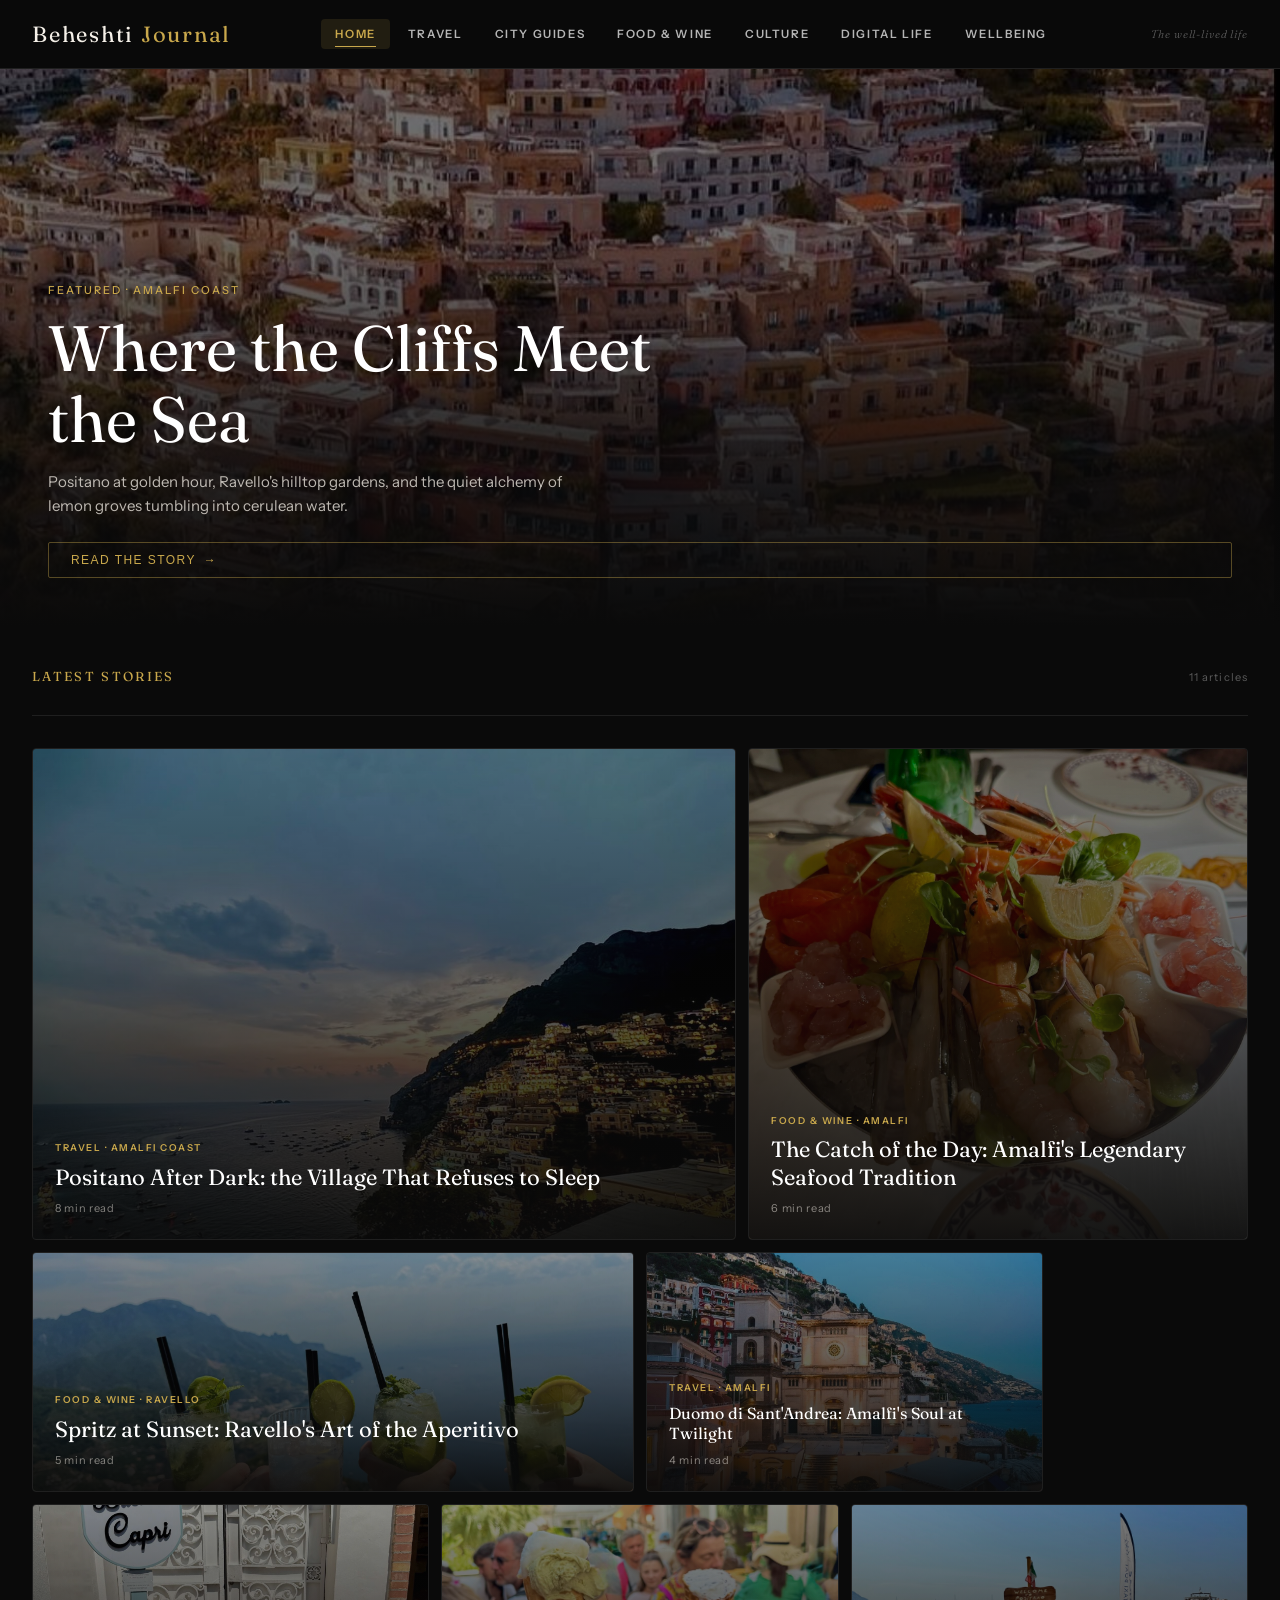
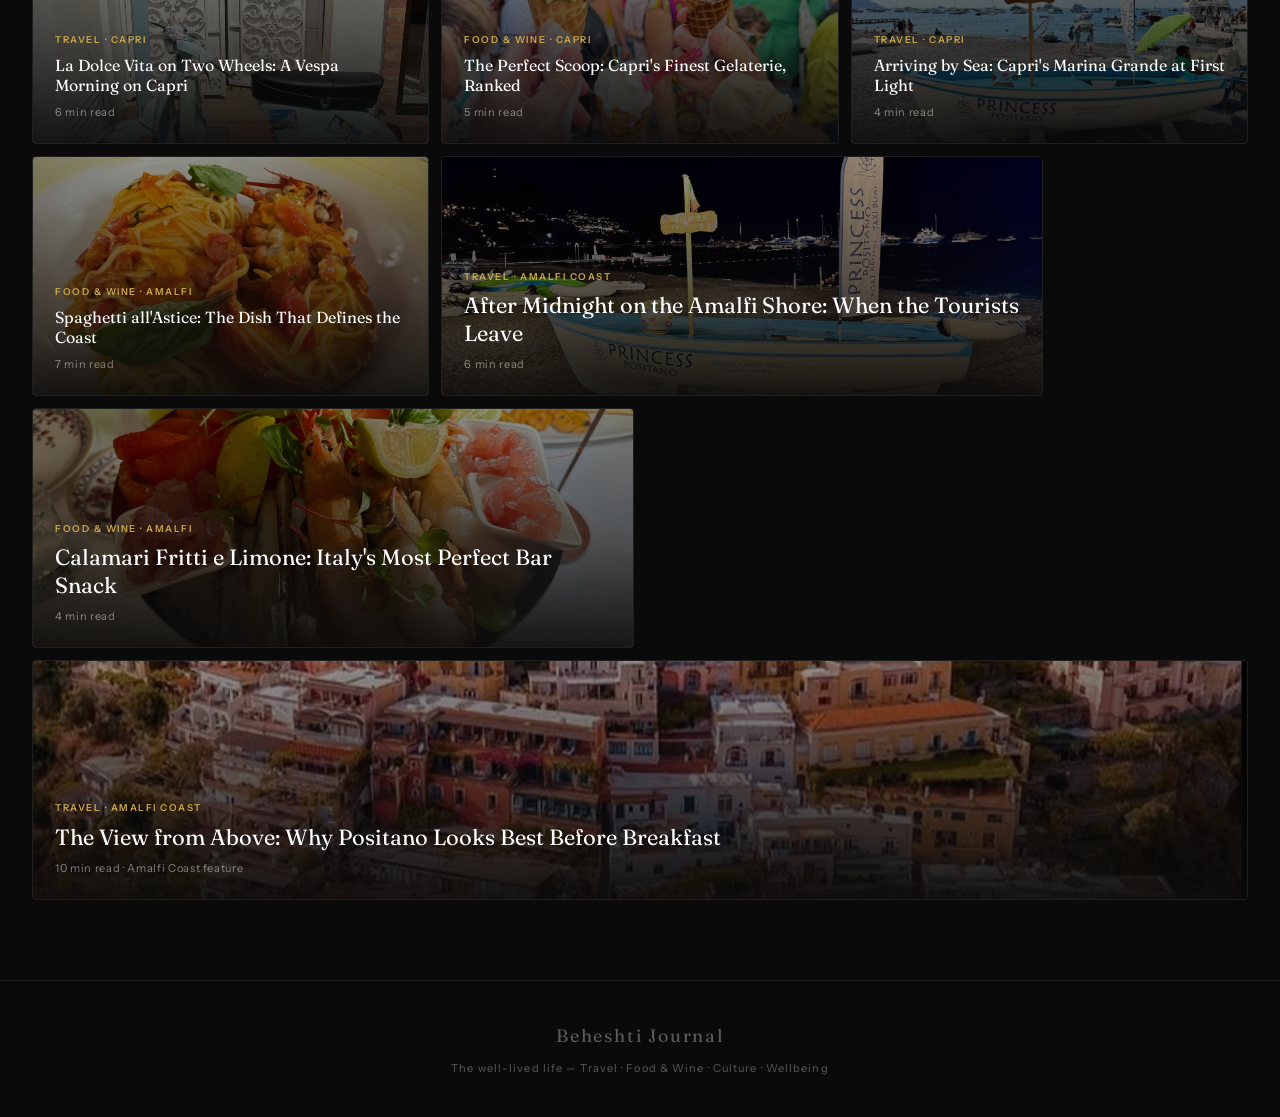
==== commit 09e7ca78: "Refinement pass v1.5 — nav, typography, gold dividers, insight blocks, category descriptions" ====
--- a/index.html
+++ b/index.html
@@ -192,6 +192,7 @@
     <div class="section-wrap">
       <div class="section-header">
         <span class="section-title">Travel</span>
+        <span class="section-desc">Places we've been and how they actually felt.</span>
         <span class="section-count">7 stories</span>
       </div>
       <div class="tab-grid">
@@ -239,6 +240,7 @@
     <div class="section-wrap">
       <div class="section-header">
         <span class="section-title">City Guides</span>
+        <span class="section-desc">Cities through our lens.</span>
         <span class="section-count">Coming soon</span>
       </div>
       <div class="tab-grid">
@@ -267,6 +269,7 @@
     <div class="section-wrap">
       <div class="section-header">
         <span class="section-title">Food &amp; Wine</span>
+        <span class="section-desc">Meals that stayed with us.</span>
         <span class="section-count">5 stories</span>
       </div>
       <div class="tab-grid">
@@ -304,6 +307,7 @@
     <div class="section-wrap">
       <div class="section-header">
         <span class="section-title">Culture</span>
+        <span class="section-desc">What we're watching, reading, and noticing.</span>
         <span class="section-count">Coming soon</span>
       </div>
       <div class="tab-grid">
@@ -333,6 +337,7 @@
     <div class="section-wrap">
       <div class="section-header">
         <span class="section-title">Digital Life</span>
+        <span class="section-desc">How we actually use technology.</span>
         <span class="section-count">Coming soon</span>
       </div>
       <div class="tab-grid">
@@ -363,6 +368,7 @@
     <div class="section-wrap">
       <div class="section-header">
         <span class="section-title">Wellbeing</span>
+        <span class="section-desc">Routines, resets, and how we live.</span>
         <span class="section-count">Coming soon</span>
       </div>
       <div class="tab-grid">
@@ -464,7 +470,10 @@
         <p class="caption">We hadn\'t expected quite this many people.</p>
       </div>
 
-      <blockquote>Ferragosto weekend is the busiest stretch of the Italian summer. The lesson for next time: arrive a week earlier, or a week later. The coast is still the coast.</blockquote>
+      <div class="insight-block">
+        <span class="insight-label">What we didn't expect</span>
+        <p>Ferragosto weekend is the busiest stretch of the Italian summer. We knew this in the abstract. The lesson for next time: arrive a week earlier, or a week later. The coast is still the coast.</p>
+      </div>
 
       <div class="article-img-pair">
         <img src="images/travel-amalfi-espresso-view.jpg" alt="Espresso held up against Positano bay">
@@ -536,7 +545,10 @@
         <img src="images/travel-amalfi-seafood-plate.jpg" alt="Mixed grilled seafood on ceramic plate">
       </div>
 
-      <blockquote>Next time we would stay in Ravello for the night. The town after ten is a different place entirely.</blockquote>
+      <div class="insight-block">
+        <span class="insight-label">What we would do differently</span>
+        <p>We drove back to Positano after dinner — over an hour on the coastal road in the dark. Next time we stay in Ravello. The town after ten is a different place entirely.</p>
+      </div>
 
       <h2>August 18 — Leaving</h2>
 
--- a/style.css
+++ b/style.css
@@ -12,14 +12,15 @@
 :root {
   --bg:         #0a0a0a;
   --bg-card:    #111111;
-  --bg-hover:   #161616;
+  --bg-hover:   #1a1a1a;
   --border:     #1f1f1f;
   --border-mid: #2a2a2a;
   --gold:       #c9a84c;
   --gold-light: #e4c97a;
+  --gold-dim:   rgba(201,168,76,0.12);
   --cream:      #f5f0e8;
   --white:      #ffffff;
-  --muted:      #888888;
+  --muted:      #999999;
   --muted2:     #5a5a5a;
 
   --font-display: 'Fraunces', Georgia, serif;
@@ -27,7 +28,7 @@
 
   --nav-h: 68px;
   --radius: 4px;
-  --transition: 0.25s ease;
+  --transition: 0.2s ease-out;
 }
 
 html { scroll-behavior: smooth; }
@@ -95,22 +96,39 @@
 .nav-tab {
   font-family: var(--font-body);
   font-size: 11.5px;
-  font-weight: 500;
-  letter-spacing: 0.12em;
-  text-transform: uppercase;
-  color: var(--muted);
+  font-weight: 600;
+  letter-spacing: 0.14em;
+  text-transform: uppercase;
+  color: rgba(255,255,255,0.7);
   padding: 8px 14px;
   border-radius: var(--radius);
   cursor: pointer;
   transition: color var(--transition), background var(--transition);
   border: none;
   background: transparent;
-}
-.nav-tab:hover { color: var(--cream); background: var(--bg-hover); }
+  position: relative;
+}
+.nav-tab::after {
+  content: '';
+  position: absolute;
+  bottom: 2px;
+  left: 14px;
+  right: 14px;
+  height: 1px;
+  background: var(--gold);
+  opacity: 0;
+  transition: opacity var(--transition);
+}
+.nav-tab:hover {
+  color: var(--white);
+  background: var(--bg-hover);
+}
+.nav-tab:hover::after { opacity: 0.4; }
 .nav-tab.active {
   color: var(--gold);
-  background: rgba(201,168,76,0.08);
-}
+  background: var(--gold-dim);
+}
+.nav-tab.active::after { opacity: 1; }
 
 .header-right {
   display: flex;
@@ -121,10 +139,10 @@
 .tagline {
   font-family: var(--font-display);
   font-style: italic;
-  font-size: 12px;
+  font-size: 11px;
   font-weight: 300;
-  color: var(--muted2);
-  letter-spacing: 0.06em;
+  color: rgba(255,255,255,0.35);
+  letter-spacing: 0.08em;
   white-space: nowrap;
 }
 
@@ -299,10 +317,12 @@
   width: 100%;
   height: 100%;
   object-fit: cover;
-  filter: brightness(0.55);
+  object-position: center;
+  filter: brightness(0.6);
   transition: filter 0.4s ease;
-}
-.card:hover .card-img img { filter: brightness(0.65); }
+  display: block;
+}
+.card:hover .card-img img { filter: brightness(0.72); }
 
 .card-overlay {
   position: absolute;
@@ -401,7 +421,9 @@
   width: 100%;
   height: 100%;
   object-fit: cover;
-  filter: brightness(0.6);
+  object-position: center 40%;
+  filter: brightness(0.65);
+  display: block;
 }
 
 .article-hero-overlay {
@@ -437,6 +459,100 @@
 }
 .article-back:hover { color: var(--gold); }
 .article-back::before { content: '←'; }
+
+/* Gold divider under section headlines */
+.article-body h2 {
+  position: relative;
+  padding-bottom: 14px;
+  margin-top: 52px;
+  margin-bottom: 24px;
+}
+.article-body h2::after {
+  content: '';
+  position: absolute;
+  bottom: 0;
+  left: 0;
+  width: 40px;
+  height: 1px;
+  background: var(--gold);
+  transition: width 0.3s ease-out;
+}
+.article-body h2:hover::after {
+  width: 80px;
+}
+
+/* Personal insight block */
+.insight-block {
+  border-left: 2px solid var(--gold);
+  padding: 16px 20px;
+  margin: 40px 0;
+  background: rgba(201,168,76,0.04);
+  border-radius: 0 var(--radius) var(--radius) 0;
+}
+.insight-label {
+  font-family: var(--font-body);
+  font-size: 9px;
+  font-weight: 600;
+  letter-spacing: 0.18em;
+  text-transform: uppercase;
+  color: var(--gold);
+  display: block;
+  margin-bottom: 8px;
+}
+.insight-block p {
+  font-size: 15px;
+  color: var(--muted);
+  line-height: 1.75;
+  margin: 0;
+}
+
+/* Article inline images */
+.article-img-full {
+  margin: 40px 0;
+}
+.article-img-full img {
+  width: 100%;
+  height: auto;
+  aspect-ratio: 16/9;
+  object-fit: cover;
+  object-position: center;
+  display: block;
+  border-radius: var(--radius);
+}
+.article-img-pair {
+  display: grid;
+  grid-template-columns: 1fr 1fr;
+  gap: 8px;
+  margin: 40px 0;
+}
+.article-img-pair img {
+  width: 100%;
+  aspect-ratio: 4/5;
+  object-fit: cover;
+  object-position: center;
+  display: block;
+  border-radius: var(--radius);
+}
+.caption {
+  font-size: 11px;
+  color: var(--muted2);
+  text-align: center;
+  padding-top: 8px;
+  letter-spacing: 0.04em;
+  font-style: italic;
+}
+
+/* Category page descriptions */
+.section-desc {
+  display: block;
+  font-family: var(--font-body);
+  font-size: 13px;
+  font-weight: 300;
+  color: var(--muted);
+  letter-spacing: 0.02em;
+  margin-top: 4px;
+  font-style: italic;
+}
 
 .article-eyebrow {
   font-size: 11px;
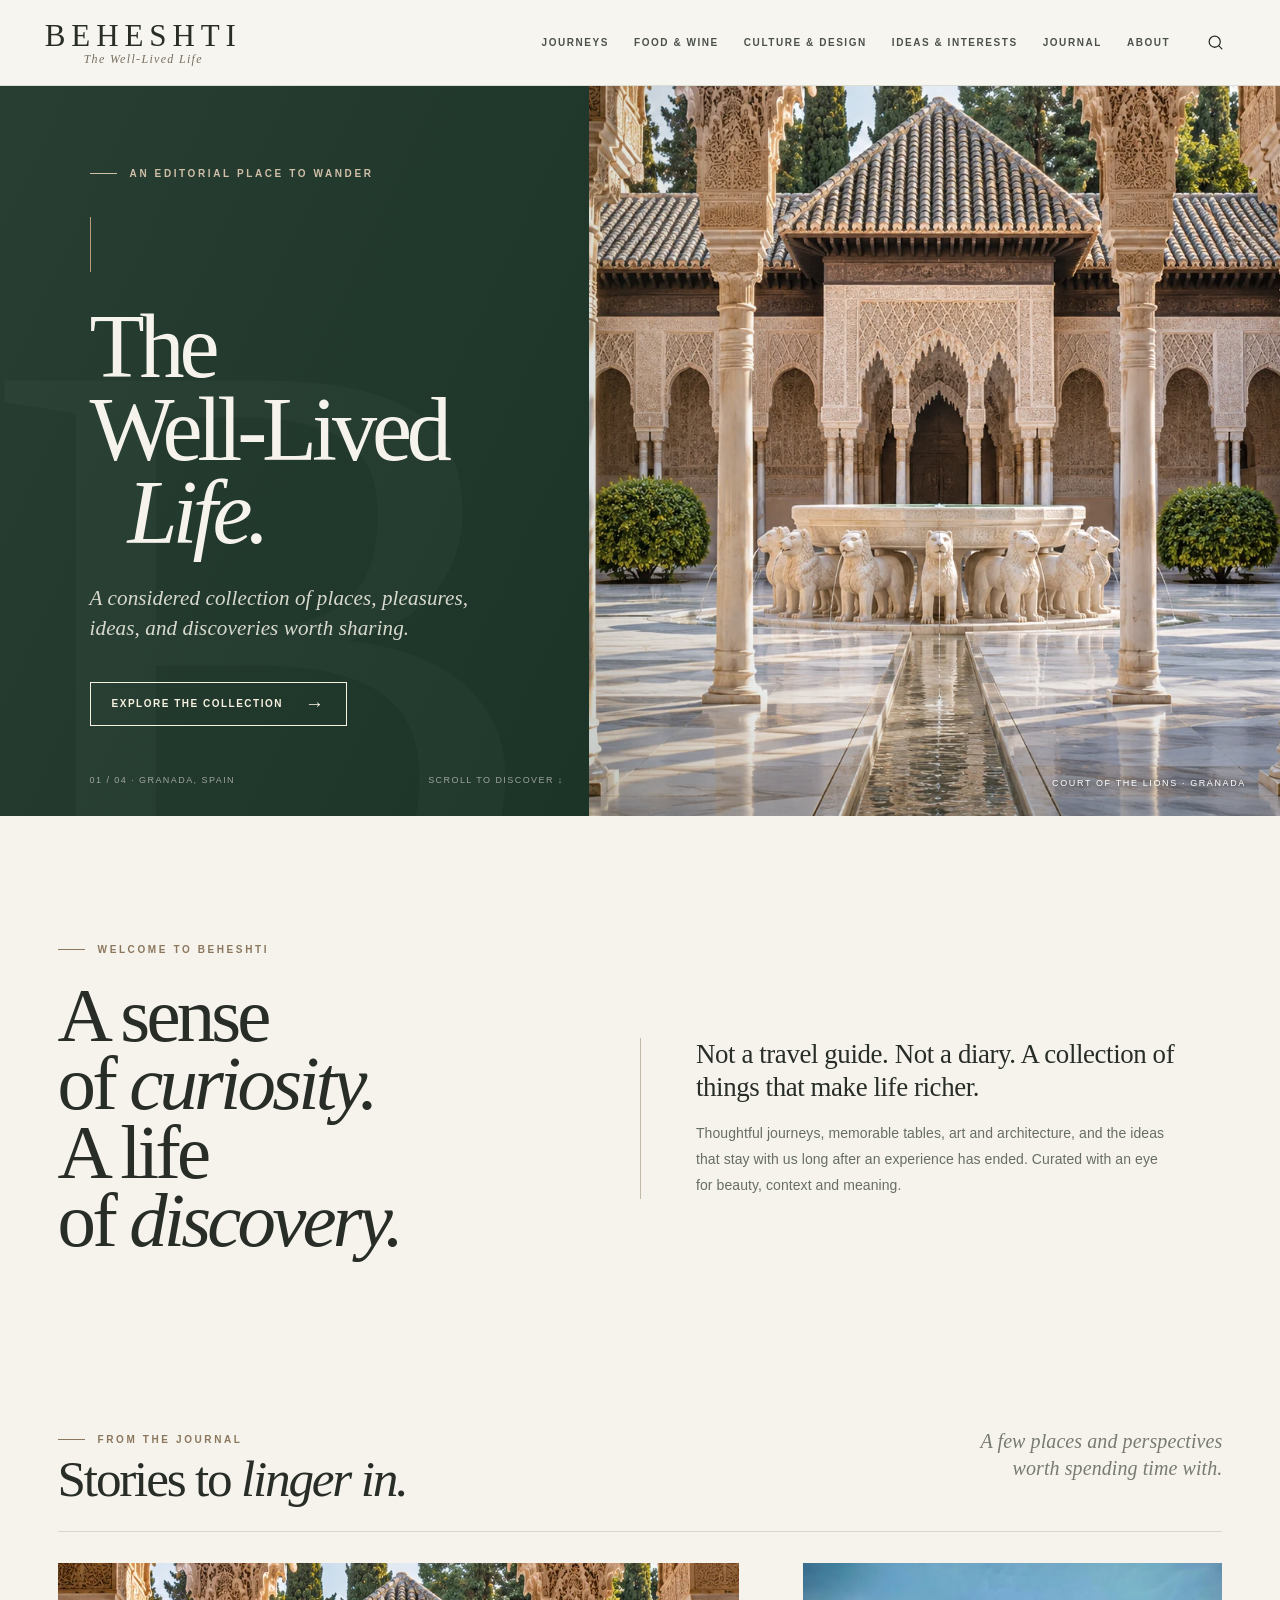
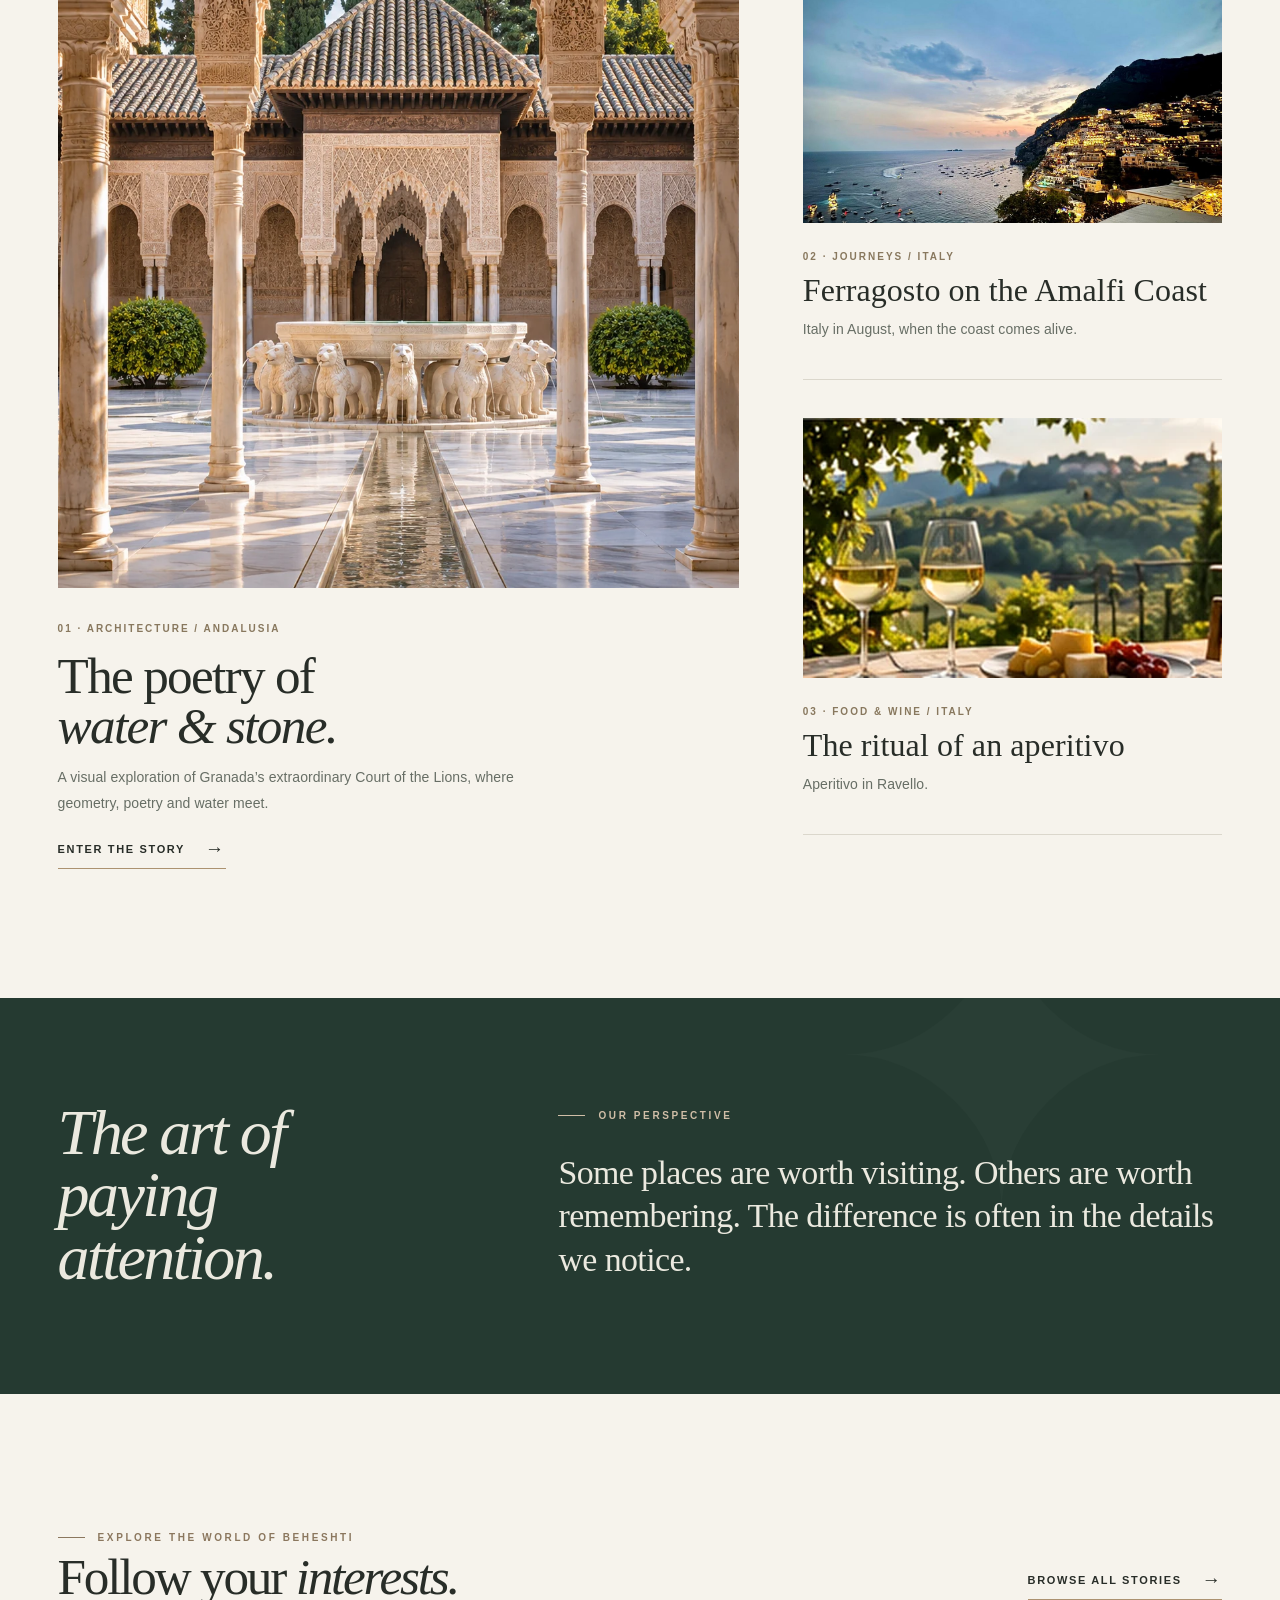
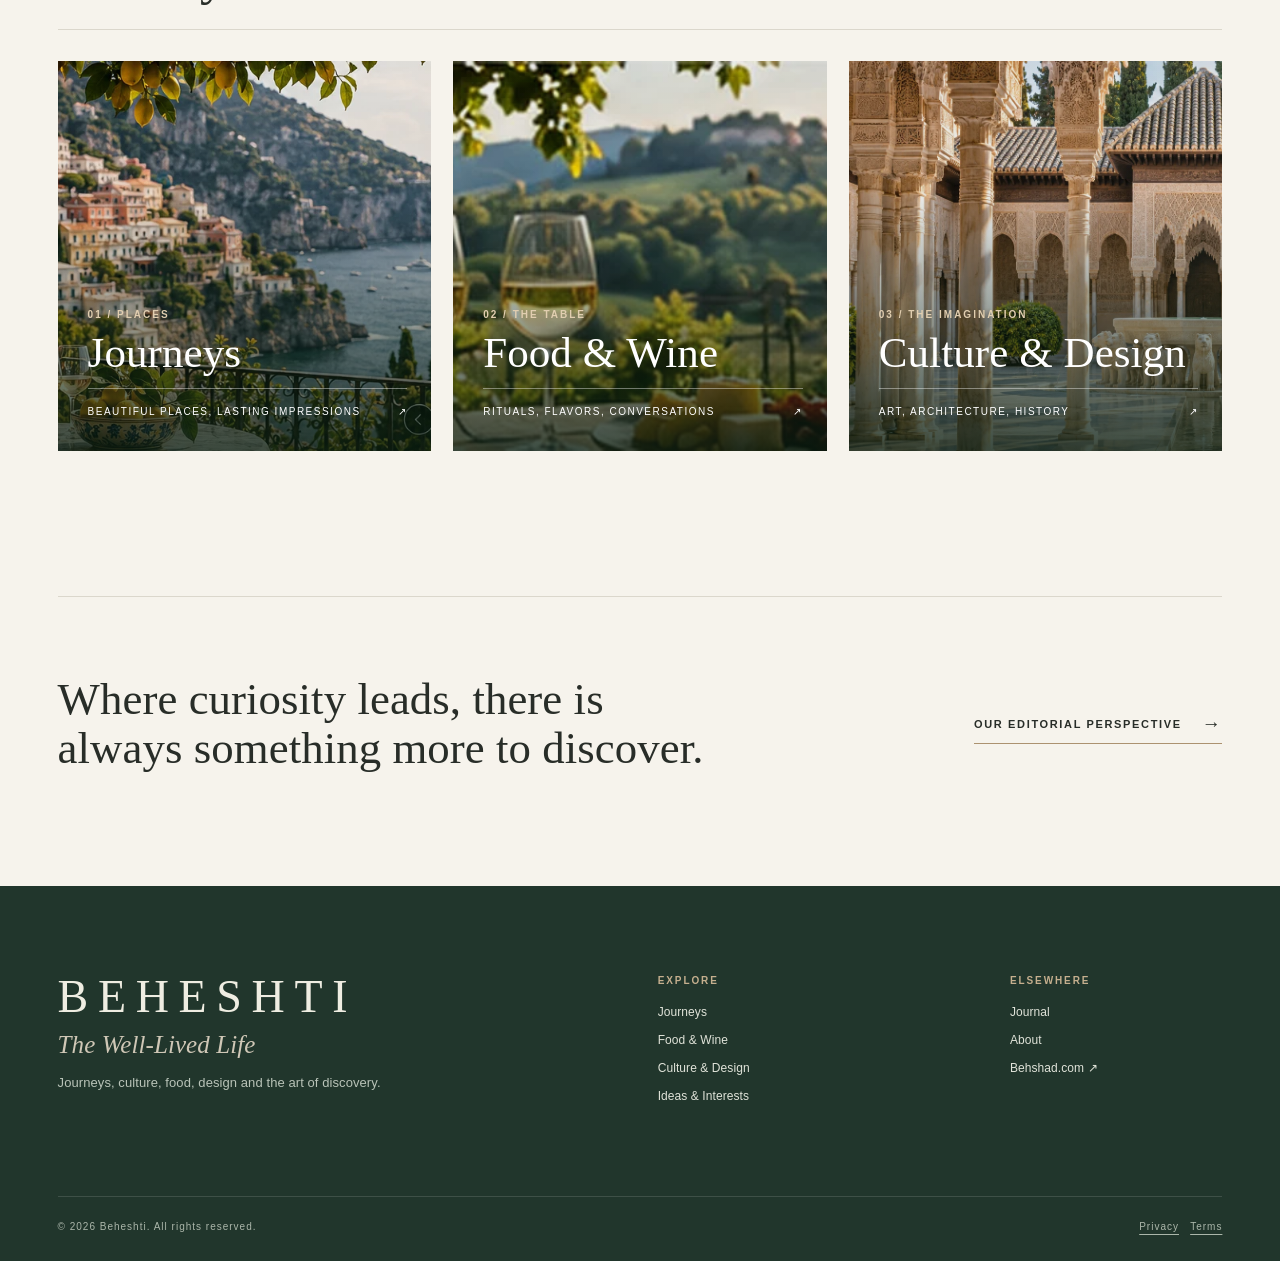
==== commit 1e3272e4: "Launch Beheshti editorial redesign, preserve articles, add privacy and analytics" ====
--- a/index.html
+++ b/index.html
@@ -1,1014 +1 @@
-<!DOCTYPE html>
-<html lang="en">
-<head>
-  <meta charset="UTF-8" />
-  <meta name="viewport" content="width=device-width, initial-scale=1.0" />
-  <title>Beheshti Journal — Luxury Travel, Food &amp; Culture</title>
-  <meta name="description" content="A luxury editorial journal covering travel, food and wine, culture, and the well-lived life." />
-  <link rel="stylesheet" href="style.css" />
-</head>
-<body>
-
-<!-- ══════════════════════════════════════════════════════════
-     HEADER
-══════════════════════════════════════════════════════════ -->
-<header id="site-header">
-  <div class="header-inner">
-    <div class="site-wordmark" onclick="showHome()">
-      Beheshti <span>Journal</span>
-    </div>
-
-    <nav class="main-nav" role="navigation" aria-label="Main navigation">
-      <button class="nav-tab active" data-tab="home"        onclick="showTab('home')">Home</button>
-      <button class="nav-tab"        data-tab="travel"      onclick="showTab('travel')">Travel</button>
-      <button class="nav-tab"        data-tab="city-guides" onclick="showTab('city-guides')">City Guides</button>
-      <button class="nav-tab"        data-tab="food"        onclick="showTab('food')">Food &amp; Wine</button>
-      <button class="nav-tab"        data-tab="culture"     onclick="showTab('culture')">Culture</button>
-      <button class="nav-tab"        data-tab="digital"     onclick="showTab('digital')">Digital Life</button>
-      <button class="nav-tab"        data-tab="wellbeing"   onclick="showTab('wellbeing')">Wellbeing</button>
-    </nav>
-
-    <div class="header-right">
-      <span class="tagline">The well-lived life</span>
-    </div>
-  </div>
-</header>
-
-<!-- ══════════════════════════════════════════════════════════
-     APP SHELL
-══════════════════════════════════════════════════════════ -->
-<main id="app">
-
-  <!-- ── ARTICLE VIEW (shared, overlays tabs) ─────────────── -->
-  <div id="article-view"></div>
-
-  <!-- ── HOME TAB ─────────────────────────────────────────── -->
-  <div id="tab-home" class="view active">
-
-    <!-- Hero -->
-    <div class="hero">
-      <div class="hero-bg" id="hero-bg"
-           style="background-image:url('images/travel-amalfi-positano-aerial.jpg')"></div>
-      <div class="hero-overlay"></div>
-      <div class="hero-content">
-        <p class="hero-eyebrow">Featured · Amalfi Coast</p>
-        <h1 class="hero-title">Where the Cliffs Meet the Sea</h1>
-        <p class="hero-sub">Positano at golden hour, Ravello's hilltop gardens, and the quiet alchemy of lemon groves tumbling into cerulean water.</p>
-        <button class="btn-read" onclick="openArticle('positano-aerial')">Read the story</button>
-      </div>
-    </div>
-
-    <!-- Bento grid -->
-    <div class="section-wrap">
-      <div class="section-header">
-        <span class="section-title">Latest Stories</span>
-        <span class="section-count">11 articles</span>
-      </div>
-
-      <div class="bento-grid">
-
-        <!-- Row 1: hero + tall -->
-        <div class="card card--hero" onclick="openArticle('positano-dusk')">
-          <div class="card-img"><img src="images/travel-amalfi-positano-dusk.jpg" alt="Positano at dusk" loading="lazy" /></div>
-          <div class="card-overlay"></div>
-          <div class="card-body">
-            <span class="card-cat">Travel · Amalfi Coast</span>
-            <h2 class="card-title">Positano After Dark: the Village That Refuses to Sleep</h2>
-            <p class="card-meta">8 min read</p>
-          </div>
-        </div>
-
-        <div class="card card--tall" onclick="openArticle('seafood-platter')">
-          <div class="card-img"><img src="images/food-amalfi-seafood-platter.jpg" alt="Amalfi seafood platter" loading="lazy" /></div>
-          <div class="card-overlay"></div>
-          <div class="card-body">
-            <span class="card-cat">Food &amp; Wine · Amalfi</span>
-            <h2 class="card-title">The Catch of the Day: Amalfi's Legendary Seafood Tradition</h2>
-            <p class="card-meta">6 min read</p>
-          </div>
-        </div>
-
-        <!-- Row 2: wide + std + std -->
-        <div class="card card--wide" onclick="openArticle('ravello-cocktails')">
-          <div class="card-img"><img src="images/food-amalfi-ravello-cocktails.jpg" alt="Cocktails in Ravello" loading="lazy" /></div>
-          <div class="card-overlay"></div>
-          <div class="card-body">
-            <span class="card-cat">Food &amp; Wine · Ravello</span>
-            <h2 class="card-title">Spritz at Sunset: Ravello's Art of the Aperitivo</h2>
-            <p class="card-meta">5 min read</p>
-          </div>
-        </div>
-
-        <div class="card card--std" onclick="openArticle('church-dusk')">
-          <div class="card-img"><img src="images/travel-amalfi-church-dusk.jpg" alt="Amalfi church at dusk" loading="lazy" /></div>
-          <div class="card-overlay"></div>
-          <div class="card-body">
-            <span class="card-cat">Travel · Amalfi</span>
-            <h2 class="card-title">Duomo di Sant'Andrea: Amalfi's Soul at Twilight</h2>
-            <p class="card-meta">4 min read</p>
-          </div>
-        </div>
-
-        <div class="card card--std" onclick="openArticle('capri-vespa')">
-          <div class="card-img"><img src="images/travel-capri-dg-vespa.jpg" alt="Vespa on Capri" loading="lazy" /></div>
-          <div class="card-overlay"></div>
-          <div class="card-body">
-            <span class="card-cat">Travel · Capri</span>
-            <h2 class="card-title">La Dolce Vita on Two Wheels: A Vespa Morning on Capri</h2>
-            <p class="card-meta">6 min read</p>
-          </div>
-        </div>
-
-        <!-- Row 3 -->
-        <div class="card card--std" onclick="openArticle('capri-gelato')">
-          <div class="card-img"><img src="images/travel-capri-gelato.jpg" alt="Gelato on Capri" loading="lazy" /></div>
-          <div class="card-overlay"></div>
-          <div class="card-body">
-            <span class="card-cat">Food &amp; Wine · Capri</span>
-            <h2 class="card-title">The Perfect Scoop: Capri's Finest Gelaterie, Ranked</h2>
-            <p class="card-meta">5 min read</p>
-          </div>
-        </div>
-
-        <div class="card card--std" onclick="openArticle('capri-marina')">
-          <div class="card-img"><img src="images/travel-capri-marina.jpg" alt="Capri marina" loading="lazy" /></div>
-          <div class="card-overlay"></div>
-          <div class="card-body">
-            <span class="card-cat">Travel · Capri</span>
-            <h2 class="card-title">Arriving by Sea: Capri's Marina Grande at First Light</h2>
-            <p class="card-meta">4 min read</p>
-          </div>
-        </div>
-
-        <div class="card card--std" onclick="openArticle('lobster-pasta')">
-          <div class="card-img"><img src="images/food-amalfi-lobster-pasta.jpg" alt="Lobster pasta Amalfi" loading="lazy" /></div>
-          <div class="card-overlay"></div>
-          <div class="card-body">
-            <span class="card-cat">Food &amp; Wine · Amalfi</span>
-            <h2 class="card-title">Spaghetti all'Astice: The Dish That Defines the Coast</h2>
-            <p class="card-meta">7 min read</p>
-          </div>
-        </div>
-
-        <!-- Row 4 -->
-        <div class="card card--wide" onclick="openArticle('beach-night')">
-          <div class="card-img"><img src="images/travel-amalfi-beach-night.jpg" alt="Amalfi beach at night" loading="lazy" /></div>
-          <div class="card-overlay"></div>
-          <div class="card-body">
-            <span class="card-cat">Travel · Amalfi Coast</span>
-            <h2 class="card-title">After Midnight on the Amalfi Shore: When the Tourists Leave</h2>
-            <p class="card-meta">6 min read</p>
-          </div>
-        </div>
-
-        <div class="card card--wide" onclick="openArticle('calamari')">
-          <div class="card-img"><img src="images/food-amalfi-calamari.jpg" alt="Calamari fritti" loading="lazy" /></div>
-          <div class="card-overlay"></div>
-          <div class="card-body">
-            <span class="card-cat">Food &amp; Wine · Amalfi</span>
-            <h2 class="card-title">Calamari Fritti e Limone: Italy's Most Perfect Bar Snack</h2>
-            <p class="card-meta">4 min read</p>
-          </div>
-        </div>
-
-        <!-- Full-width feature -->
-        <div class="card card--full" onclick="openArticle('positano-aerial')">
-          <div class="card-img"><img src="images/travel-amalfi-positano-aerial.jpg" alt="Positano aerial" loading="lazy" /></div>
-          <div class="card-overlay"></div>
-          <div class="card-body">
-            <span class="card-cat">Travel · Amalfi Coast</span>
-            <h2 class="card-title">The View from Above: Why Positano Looks Best Before Breakfast</h2>
-            <p class="card-meta">10 min read · Amalfi Coast feature</p>
-          </div>
-        </div>
-
-      </div><!-- /.bento-grid -->
-    </div><!-- /.section-wrap -->
-  </div><!-- #tab-home -->
-
-
-  <!-- ── TRAVEL TAB ─────────────────────────────────────────── -->
-  <div id="tab-travel" class="view">
-    <div class="section-wrap">
-      <div class="section-header">
-        <span class="section-title">Travel</span>
-        <span class="section-desc">Places we've been and how they actually felt.</span>
-        <span class="section-count">7 stories</span>
-      </div>
-      <div class="tab-grid">
-        <div class="card card--featured" onclick="openArticle('ferragosto-amalfi')">
-          <div class="card-img"><img src="images/travel-amalfi-positano-dusk.jpg" alt="Positano at dusk, Ferragosto night — boats in the bay, town lit from below"></div>
-          <div class="card-overlay"></div>
-          <div class="card-body"><span class="card-cat">Travel · Amalfi Coast</span><h2 class="card-title">Ferragosto on the Amalfi Coast</h2></div>
-        </div>
-        <div class="card" onclick="openArticle('positano-aerial')">
-          <div class="card-img"><img src="images/travel-amalfi-positano-aerial.jpg" alt="Positano aerial" loading="lazy" /></div>
-          <div class="card-overlay"></div>
-          <div class="card-body"><span class="card-cat">Amalfi Coast</span><h2 class="card-title">The View from Above: Why Positano Looks Best Before Breakfast</h2></div>
-        </div>
-        <div class="card" onclick="openArticle('positano-dusk')">
-          <div class="card-img"><img src="images/travel-amalfi-positano-dusk.jpg" alt="Positano at dusk" loading="lazy" /></div>
-          <div class="card-overlay"></div>
-          <div class="card-body"><span class="card-cat">Amalfi Coast</span><h2 class="card-title">Positano After Dark</h2></div>
-        </div>
-        <div class="card" onclick="openArticle('church-dusk')">
-          <div class="card-img"><img src="images/travel-amalfi-church-dusk.jpg" alt="Amalfi church" loading="lazy" /></div>
-          <div class="card-overlay"></div>
-          <div class="card-body"><span class="card-cat">Amalfi</span><h2 class="card-title">Duomo di Sant'Andrea at Twilight</h2></div>
-        </div>
-        <div class="card" onclick="openArticle('capri-vespa')">
-          <div class="card-img"><img src="images/travel-capri-dg-vespa.jpg" alt="Vespa Capri" loading="lazy" /></div>
-          <div class="card-overlay"></div>
-          <div class="card-body"><span class="card-cat">Capri</span><h2 class="card-title">La Dolce Vita on Two Wheels</h2></div>
-        </div>
-        <div class="card" onclick="openArticle('capri-marina')">
-          <div class="card-img"><img src="images/travel-capri-marina.jpg" alt="Capri marina" loading="lazy" /></div>
-          <div class="card-overlay"></div>
-          <div class="card-body"><span class="card-cat">Capri</span><h2 class="card-title">Arriving by Sea: Marina Grande at First Light</h2></div>
-        </div>
-        <div class="card" onclick="openArticle('beach-night')">
-          <div class="card-img"><img src="images/travel-amalfi-beach-night.jpg" alt="Amalfi beach night" loading="lazy" /></div>
-          <div class="card-overlay"></div>
-          <div class="card-body"><span class="card-cat">Amalfi Coast</span><h2 class="card-title">After Midnight on the Amalfi Shore</h2></div>
-        </div>
-      </div>
-    </div>
-  </div>
-
-  <!-- ── CITY GUIDES TAB ────────────────────────────────────── -->
-  <div id="tab-city-guides" class="view">
-    <div class="section-wrap">
-      <div class="section-header">
-        <span class="section-title">City Guides</span>
-        <span class="section-desc">Cities through our lens.</span>
-        <span class="section-count">Coming soon</span>
-      </div>
-      <div class="tab-grid">
-        <div class="card card--text" onclick="openArticle('positano-aerial')">
-          <div class="card-img"><img src="images/travel-amalfi-positano-aerial.jpg" alt="" loading="lazy" /></div>
-          <div class="card-overlay"></div>
-          <div class="card-body"><span class="card-cat">Amalfi Coast</span><h2 class="card-title">The Complete Positano Guide</h2><p class="card-meta">Where to stay, eat, and what to skip</p></div>
-        </div>
-        <div class="card" onclick="openArticle('capri-marina')">
-          <div class="card-img"><img src="images/travel-capri-marina.jpg" alt="" loading="lazy" /></div>
-          <div class="card-overlay"></div>
-          <div class="card-body"><span class="card-cat">Capri</span><h2 class="card-title">Capri: Beyond the Blue Grotto</h2><p class="card-meta">The insider's 48-hour itinerary</p></div>
-        </div>
-        <div class="card card--text" style="background:var(--bg-card);">
-          <div class="card-body" style="justify-content:center; align-items:center; text-align:center;">
-            <span class="card-cat">Upcoming</span>
-            <h2 class="card-title" style="font-size:18px; color:var(--muted);">Naples · Rome · Ravello</h2>
-          </div>
-        </div>
-      </div>
-    </div>
-  </div>
-
-  <!-- ── FOOD & WINE TAB ────────────────────────────────────── -->
-  <div id="tab-food" class="view">
-    <div class="section-wrap">
-      <div class="section-header">
-        <span class="section-title">Food &amp; Wine</span>
-        <span class="section-desc">Meals that stayed with us.</span>
-        <span class="section-count">5 stories</span>
-      </div>
-      <div class="tab-grid">
-        <div class="card" onclick="openArticle('seafood-platter')">
-          <div class="card-img"><img src="images/food-amalfi-seafood-platter.jpg" alt="Seafood platter" loading="lazy" /></div>
-          <div class="card-overlay"></div>
-          <div class="card-body"><span class="card-cat">Amalfi</span><h2 class="card-title">The Catch of the Day: Amalfi's Legendary Seafood Tradition</h2></div>
-        </div>
-        <div class="card" onclick="openArticle('ravello-cocktails')">
-          <div class="card-img"><img src="images/food-amalfi-ravello-cocktails.jpg" alt="Ravello cocktails" loading="lazy" /></div>
-          <div class="card-overlay"></div>
-          <div class="card-body"><span class="card-cat">Ravello</span><h2 class="card-title">Spritz at Sunset: Ravello's Art of the Aperitivo</h2></div>
-        </div>
-        <div class="card" onclick="openArticle('lobster-pasta')">
-          <div class="card-img"><img src="images/food-amalfi-lobster-pasta.jpg" alt="Lobster pasta" loading="lazy" /></div>
-          <div class="card-overlay"></div>
-          <div class="card-body"><span class="card-cat">Amalfi</span><h2 class="card-title">Spaghetti all'Astice: The Dish That Defines the Coast</h2></div>
-        </div>
-        <div class="card" onclick="openArticle('capri-gelato')">
-          <div class="card-img"><img src="images/travel-capri-gelato.jpg" alt="Capri gelato" loading="lazy" /></div>
-          <div class="card-overlay"></div>
-          <div class="card-body"><span class="card-cat">Capri</span><h2 class="card-title">The Perfect Scoop: Capri's Finest Gelaterie, Ranked</h2></div>
-        </div>
-        <div class="card" onclick="openArticle('calamari')">
-          <div class="card-img"><img src="images/food-amalfi-calamari.jpg" alt="Calamari fritti" loading="lazy" /></div>
-          <div class="card-overlay"></div>
-          <div class="card-body"><span class="card-cat">Amalfi</span><h2 class="card-title">Calamari Fritti e Limone</h2></div>
-        </div>
-      </div>
-    </div>
-  </div>
-
-  <!-- ── CULTURE TAB ────────────────────────────────────────── -->
-  <div id="tab-culture" class="view">
-    <div class="section-wrap">
-      <div class="section-header">
-        <span class="section-title">Culture</span>
-        <span class="section-desc">What we're watching, reading, and noticing.</span>
-        <span class="section-count">Coming soon</span>
-      </div>
-      <div class="tab-grid">
-        <div class="card" onclick="openArticle('church-dusk')">
-          <div class="card-img"><img src="images/travel-amalfi-church-dusk.jpg" alt="Amalfi Duomo" loading="lazy" /></div>
-          <div class="card-overlay"></div>
-          <div class="card-body"><span class="card-cat">Amalfi</span><h2 class="card-title">The Duomo's Eight Centuries of Stories</h2></div>
-        </div>
-        <div class="card card--text" style="background:var(--bg-card); border:1px solid var(--border);">
-          <div class="card-body" style="justify-content:center; align-items:center; text-align:center; height:100%; position:relative;">
-            <span class="card-cat">Upcoming</span>
-            <h2 class="card-title" style="font-size:18px; color:var(--muted);">Music · Art · Architecture</h2>
-          </div>
-        </div>
-        <div class="card card--text" style="background:var(--bg-card); border:1px solid var(--border);">
-          <div class="card-body" style="justify-content:center; align-items:center; text-align:center; height:100%; position:relative;">
-            <span class="card-cat">Upcoming</span>
-            <h2 class="card-title" style="font-size:18px; color:var(--muted);">Literature &amp; Film</h2>
-          </div>
-        </div>
-      </div>
-    </div>
-  </div>
-
-  <!-- ── DIGITAL LIFE TAB ───────────────────────────────────── -->
-  <div id="tab-digital" class="view">
-    <div class="section-wrap">
-      <div class="section-header">
-        <span class="section-title">Digital Life</span>
-        <span class="section-desc">How we actually use technology.</span>
-        <span class="section-count">Coming soon</span>
-      </div>
-      <div class="tab-grid">
-        <div class="card card--text" style="background:var(--bg-card); border:1px solid var(--border);">
-          <div class="card-body" style="justify-content:center; align-items:center; text-align:center; height:100%; position:relative;">
-            <span class="card-cat">Upcoming</span>
-            <h2 class="card-title" style="font-size:18px; color:var(--muted);">Technology &amp; the Well-Lived Life</h2>
-          </div>
-        </div>
-        <div class="card card--text" style="background:var(--bg-card); border:1px solid var(--border);">
-          <div class="card-body" style="justify-content:center; align-items:center; text-align:center; height:100%; position:relative;">
-            <span class="card-cat">Upcoming</span>
-            <h2 class="card-title" style="font-size:18px; color:var(--muted);">Tools We Actually Use</h2>
-          </div>
-        </div>
-        <div class="card card--text" style="background:var(--bg-card); border:1px solid var(--border);">
-          <div class="card-body" style="justify-content:center; align-items:center; text-align:center; height:100%; position:relative;">
-            <span class="card-cat">Upcoming</span>
-            <h2 class="card-title" style="font-size:18px; color:var(--muted);">AI, Travel &amp; Photography</h2>
-          </div>
-        </div>
-      </div>
-    </div>
-  </div>
-
-  <!-- ── WELLBEING TAB ──────────────────────────────────────── -->
-  <div id="tab-wellbeing" class="view">
-    <div class="section-wrap">
-      <div class="section-header">
-        <span class="section-title">Wellbeing</span>
-        <span class="section-desc">Routines, resets, and how we live.</span>
-        <span class="section-count">Coming soon</span>
-      </div>
-      <div class="tab-grid">
-        <div class="card card--text" style="background:var(--bg-card); border:1px solid var(--border);">
-          <div class="card-body" style="justify-content:center; align-items:center; text-align:center; height:100%; position:relative;">
-            <span class="card-cat">Upcoming</span>
-            <h2 class="card-title" style="font-size:18px; color:var(--muted);">Slow Travel &amp; Mindful Mornings</h2>
-          </div>
-        </div>
-        <div class="card card--text" style="background:var(--bg-card); border:1px solid var(--border);">
-          <div class="card-body" style="justify-content:center; align-items:center; text-align:center; height:100%; position:relative;">
-            <span class="card-cat">Upcoming</span>
-            <h2 class="card-title" style="font-size:18px; color:var(--muted);">The Mediterranean Diet in Practice</h2>
-          </div>
-        </div>
-        <div class="card card--text" style="background:var(--bg-card); border:1px solid var(--border);">
-          <div class="card-body" style="justify-content:center; align-items:center; text-align:center; height:100%; position:relative;">
-            <span class="card-cat">Upcoming</span>
-            <h2 class="card-title" style="font-size:18px; color:var(--muted);">Rest as a Practice</h2>
-          </div>
-        </div>
-      </div>
-    </div>
-  </div>
-
-</main><!-- /#app -->
-
-<!-- ══════════════════════════════════════════════════════════
-     FOOTER
-══════════════════════════════════════════════════════════ -->
-<footer>
-  <div class="footer-inner">
-    <p class="footer-word">Beheshti Journal</p>
-    <p class="footer-sub">The well-lived life — Travel · Food &amp; Wine · Culture · Wellbeing</p>
-  </div>
-</footer>
-
-<!-- ══════════════════════════════════════════════════════════
-     ARTICLE DATA
-══════════════════════════════════════════════════════════ -->
-<script>
-const ARTICLES = {
-
-  'ferragosto-amalfi': {
-    category: 'Travel · Amalfi Coast',
-    title: 'Ferragosto on the Amalfi Coast',
-    lede: 'Four days in Positano, Amalfi, and Ravello — arriving on Italy\'s most crowded night of the year, and finding something quieter on the other side of it.',
-    date: 'August 2025',
-    readTime: '12 min read',
-    hero: 'images/travel-amalfi-positano-dusk.jpg',
-    photos: [
-      { src: 'images/travel-amalfi-fireworks-bay.jpg', caption: 'The whole town watched from wherever it could stand.' },
-      { src: 'images/travel-amalfi-mojito-toast.jpg', caption: 'Dinner stretched longer than expected.' },
-      { src: 'images/travel-amalfi-terrazza-infinito.jpg', caption: 'We didn\'t plan to stay.' },
-    ],
-    body: `
-      <p>We pulled in around five-thirty. The water was already full of boats. Not anchored — waiting. Everything around the bay had the feeling of a crowd holding its breath before something, and we didn\'t yet know what that something was.</p>
-
-      <p>The hotel was halfway up the hill, exactly where the town folds over itself. You could see the church dome from the terrace. Below it, Spiaggia Grande was packed solid, the dark-grey pebbles invisible under bodies and inflatables. It was loud and slightly absurd and completely Italian, and we stood on the terrace watching it for a long time before going inside.</p>
-
-      <div class="article-img-full">
-        <img src="images/travel-amalfi-positano-hillside.jpg" alt="Positano hillside at golden hour">
-        <p class="caption">First evening light on the hillside.</p>
-      </div>
-
-      <p>August 15 is Ferragosto — the Feast of the Assumption, Italy\'s summer peak. In Positano, that means the entire bay turns into a floating party, and at midnight, fireworks launched from the water light up the whole vertical face of the town.</p>
-
-      <h2>La Sponda, Le Sirenuse</h2>
-
-      <p>We had booked La Sponda weeks before leaving. The restaurant is on a terrace cantilevered out from the Le Sirenuse hotel, lit by candles in every direction. The langoustines came first — raw, on ice, arranged with no drama beyond the fact of themselves. They tasted like cold water and salt.</p>
-
-      <div class="article-img-full">
-        <img src="images/travel-amalfi-langoustines.jpg" alt="Raw langoustines on ice — La Sponda">
-        <p class="caption">The seafood arrived clean and precise.</p>
-      </div>
-
-      <p>We ordered the Taurasi next, a 2014 Vigna Cinque Querce from Salvatore Molettieri. Iron and dried fruit and something further back — the kind of wine that slows a meal down, which is what a meal like that one needs.</p>
-
-      <div class="article-img-pair">
-        <img src="images/travel-amalfi-taurasi-wine.jpg" alt="Taurasi wine — bottle and glass">
-        <img src="images/travel-amalfi-coupe-cocktails.jpg" alt="Two golden coupe cocktails">
-      </div>
-
-      <h2>Midnight — Ferragosto</h2>
-
-      <p>We were back on the hotel terrace by eleven-thirty. Then just after midnight — a single launch from the water, a pause, and the sky opened. What surprised us was the sound. Over water, with the cliff face of Positano behind you amplifying everything, each burst comes a half-second after the flash and lands in your chest.</p>
-
-      <div class="article-img-full">
-        <img src="images/travel-amalfi-fireworks-bay.jpg" alt="Ferragosto fireworks over Positano bay">
-        <p class="caption">The whole town watched from wherever it could stand.</p>
-      </div>
-
-      <h2>August 16 — Spiaggia Grande</h2>
-
-      <p>The morning after Ferragosto is the morning when you find out how many people were actually in Positano. The beach was at capacity by nine. We had front-row sunbeds at L\'Incanto — you could face the water and let the crowd recede behind you.</p>
-
-      <div class="article-img-full">
-        <img src="images/travel-amalfi-spiaggia-grande.jpg" alt="Spiaggia Grande packed — Ferragosto weekend">
-        <p class="caption">We hadn\'t expected quite this many people.</p>
-      </div>
-
-      <div class="insight-block">
-        <span class="insight-label">What we didn't expect</span>
-        <p>Ferragosto weekend is the busiest stretch of the Italian summer. We knew this in the abstract. The lesson for next time: arrive a week earlier, or a week later. The coast is still the coast.</p>
-      </div>
-
-      <div class="article-img-pair">
-        <img src="images/travel-amalfi-espresso-view.jpg" alt="Espresso held up against Positano bay">
-        <img src="images/travel-amalfi-calamari.jpg" alt="Calamari fritti e zucchine">
-      </div>
-
-      <h2>The Drive to Amalfi</h2>
-
-      <p>We left at half past eight. We stopped in Praiano, where we did not expect to stop at all. Built into the cliff beside the road is a presepe — a permanent miniature recreation of Praiano itself, hundreds of tiny painted buildings stacked against the rock face, with figures and fishing boats. A sign explains it. We stood there longer than we meant to.</p>
-
-      <div class="article-img-full">
-        <img src="images/travel-amalfi-praiano-presepe.jpg" alt="Presepe di Praiano — miniature village built into cliff">
-        <p class="caption">We didn\'t plan to stay.</p>
-      </div>
-
-      <p>Amalfi town was beautiful and genuinely difficult on a Sunday in August. The cathedral earns everything written about it. We climbed the steps, bought coffee and a sfogliatella at Pasticceria Pansa, watched the crowd arrange itself.</p>
-
-      <div class="article-img-full">
-        <img src="images/travel-amalfi-cathedral-steps.jpg" alt="Amalfi Cathedral steps — August crowds">
-        <p class="caption">The cathedral was worth it. The piazza required patience.</p>
-      </div>
-
-      <h2>Ravello — Elevation Changes Everything</h2>
-
-      <p>The road up to Ravello takes twenty minutes and adds what feels like a different season. We arrived around three and went directly to Villa Rufolo. What the guidebooks call the belvedere is a small stone terrace with a concert stage built at its edge — a platform that appears to float above the sea.</p>
-
-      <div class="article-img-full">
-        <img src="images/travel-amalfi-ravello-terrace.jpg" alt="Ravello terrace — red flowers, umbrella pine, coastline below">
-        <p class="caption">The elevation changes the color of everything.</p>
-      </div>
-
-      <p>We walked into the grounds of Villa Cimbrone. The path in is through a grape arbor, terracotta urns on either side, dappled light. Quiet enough that you can hear your footsteps. The Terrazza dell\'Infinito appeared without warning. You walk through a gate and the cliff simply drops away.</p>
-
-      <div class="article-img-full">
-        <img src="images/travel-amalfi-terrazza-infinito.jpg" alt="Terrazza dell\'Infinito — marble busts, coastline beyond">
-      </div>
-
-      <div class="article-img-pair">
-        <img src="images/travel-amalfi-marble-bust.jpg" alt="Marble bust on Infinity Terrace">
-        <img src="images/travel-amalfi-cimbrone-statue.jpg" alt="Classical statue, Villa Cimbrone">
-      </div>
-
-      <h2>A Moment We Didn\'t Plan</h2>
-
-      <p>Before dinner we sat on the terrace at Palazzo Avino and ordered mojitos. Four of them. The view looks directly down toward the coast bending toward Salerno. We hadn\'t planned this stop. The sun was still up and the view was in front of us and the mojitos arrived before we had made any decision about them. We stayed for the sunset.</p>
-
-      <div class="article-img-full">
-        <img src="images/travel-amalfi-mojito-toast.jpg" alt="Four mojitos raised — family toast, Ravello coast below">
-        <p class="caption">Dinner stretched longer than expected.</p>
-      </div>
-
-      <h2>Rossellinis — Palazzo Avino</h2>
-
-      <p>The seafood display at Rossellinis is the first thing you see. A marble counter, backlit, with oysters and whole lobsters and langoustines on crushed ice, lemons tucked between them. The message is: this is what we\'re working with tonight.</p>
-
-      <div class="article-img-full">
-        <img src="images/travel-amalfi-rossellinis-display.jpg" alt="Rossellinis seafood display — backlit marble counter">
-      </div>
-
-      <p>We drank Vigna Grotta Piana, a white from Ravello itself — Costa d\'Amalfi DOC, made by Ettore Sammarco from vines grown on the slope below us. Mineral and cool, with something almost saline in it. It made the seafood taste more like where it came from.</p>
-
-      <div class="article-img-full">
-        <img src="images/travel-amalfi-grotta-piana-wine.jpg" alt="Vigna Grotta Piana, Ravello — bottle and glass">
-        <p class="caption">Made from the slope below us.</p>
-      </div>
-
-      <div class="article-img-pair">
-        <img src="images/travel-amalfi-pasta-zucchini.jpg" alt="Angel hair pasta with zucchini">
-        <img src="images/travel-amalfi-seafood-plate.jpg" alt="Mixed grilled seafood on ceramic plate">
-      </div>
-
-      <div class="insight-block">
-        <span class="insight-label">What we would do differently</span>
-        <p>We drove back to Positano after dinner — over an hour on the coastal road in the dark. Next time we stay in Ravello. The town after ten is a different place entirely.</p>
-      </div>
-
-      <h2>August 18 — Leaving</h2>
-
-      <p>The last morning was quiet. Church bells. Coffee on the terrace before the sun got above the ridge. We checked out at eleven, went into Santa Maria Assunta for a few minutes — cool marble, the Byzantine Madonna above the altar, the smell of stone and candles. The coast road south was still empty. We didn\'t look back.</p>
-
-      <div class="article-img-full">
-        <img src="images/travel-amalfi-positano-morning.jpg" alt="Positano cliffside church dome — morning light">
-        <p class="caption">Before the boats arrive.</p>
-      </div>
-
-      <p>The things that stayed with us were smaller than we expected: the miniature village in Praiano that no one had mentioned. The particular color of the light in Ravello at four in the afternoon. The sound of fireworks over water at midnight. Four mojitos and no plan for the sunset.</p>
-      `,
-  },
-
-  'positano-aerial': {
-    category: 'Travel · Amalfi Coast',
-    title: 'The View from Above: Why Positano Looks Best Before Breakfast',
-    lede: 'Before the hydrofoils arrive and the terrace restaurants fill, Positano belongs entirely to itself — a vertical village clinging to the cliffs in impossible, photogenic defiance of gravity.',
-    date: 'September 2025',
-    readTime: '10 min read',
-    hero: 'images/travel-amalfi-positano-aerial.jpg',
-    photos: [
-      { src: 'images/travel-amalfi-positano-dusk.jpg', caption: 'Positano as the sun drops behind Monte Sant\'Angelo.' },
-      { src: 'images/travel-amalfi-church-dusk.jpg', caption: 'The duomo\'s majolica dome, a landmark visible from sea.' }
-    ],
-    body: `
-      <p>There is a particular quality of light on the Amalfi Coast that photographers and travel writers have been trying — and largely failing — to capture since the Grand Tour made this stretch of Campanian coastline fashionable in the 18th century. It arrives around 6:30am in late summer: a warm, amber-rose light that pours through the gap in the hills above Positano and illuminates the stacked tiers of ochre, terracotta, and chalk-white buildings in a way that makes the whole village look newly painted.</p>
-
-      <h2>The Geometry of the Village</h2>
-      <p>From above — whether from the SS163 coastal road or the terrace of a well-chosen hotel — Positano resolves into an almost abstract composition. The buildings clamber over one another like spectators at a parade: bougainvillea trails between balconies, lemon trees jut improbably from the hillside, and somewhere below, the beach at Spiaggia Grande is still empty, the blue and white sunbeds folded and stacked against the fishing boats.</p>
-
-      <p>Positano is a village of about 4,000 permanent residents that receives roughly two million visitors a year. And yet, arriving early or late, staying more than a night or two, moving beyond the main drag of Via dei Mulini — it yields something different. The village's famous verticality means that most tourists only penetrate as deep as the beach level. Climb the hundreds of steps that serve as streets in the upper village, and you enter a quieter, more domestic Positano: cats on warm stone, the smell of espresso, a grandmother hanging washing on a line strung between two lemon trees.</p>
-
-      <blockquote>"Positano bites deep," John Steinbeck wrote in Harper's Bazaar in 1953. "It is a dream place that isn't quite real when you are there and becomes beckoningly real after you have gone."</blockquote>
-
-      <h2>Getting the Aerial View</h2>
-      <p>The classic view — the one reproduced on millions of postcards and Instagram posts — is taken from the road above the village, typically from a layby near the turn-off for Montepertuso. The light is best in early morning or during the golden hour before sunset. A longer hike, the Sentiero degli Dei (Path of the Gods), offers even more dramatic perspectives from the ridge above town, though the full trail requires proper footwear and an early start to avoid the crowds and the heat.</p>
-
-      <p>For those who prefer their altitude served with a Negroni, the terrace bar at Le Sirenuse hotel occupies a perch partway up the village that delivers much of the same drama with considerably more comfort. The hotel has been hosting writers, artists, and a certain strain of discerning traveller since 1951, and its terrace remains one of the finest places in Europe to watch the light change over the sea.</p>
-
-      <h3>Where to Stay</h3>
-      <p>Le Sirenuse sits at the top of the village's accommodation hierarchy — and its price list. For something more intimate, the small pensioni and rental apartments scattered through the upper village offer a more authentic experience, along with the daily cardio workout of navigating Positano's staircases. Most can be reached only on foot; part of the village's particular character is its immunity to cars.</p>
-
-      <p>The best advice, resolutely unglamorous, is simply this: stay at least three nights, set your alarm for 6am, and walk up instead of down. Everything else will follow.</p>
-    `
-  },
-
-  'positano-dusk': {
-    category: 'Travel · Amalfi Coast',
-    title: 'Positano After Dark: the Village That Refuses to Sleep',
-    lede: 'As the last ferry departs and the day-trippers dissolve into the evening, Positano reinvents itself — louder, warmer, and considerably more interesting.',
-    date: 'September 2025',
-    readTime: '8 min read',
-    hero: 'images/travel-amalfi-positano-dusk.jpg',
-    photos: [
-      { src: 'images/travel-amalfi-beach-night.jpg', caption: 'The Amalfi shore after the crowds have gone.' }
-    ],
-    body: `
-      <p>The transformation happens quickly. By 6pm the hydrofoils and ferries from Naples and Capri have made their last runs, carrying with them the majority of Positano's day visitors. The beach bars begin converting from sun-bleached casual to something approximating elegance: tablecloths appear, candles are lit, and the resident cats adopt their evening stations with the authority of maîtres d'.</p>
-
-      <h2>The Evening Ritual</h2>
-      <p>Positano's evening begins, as most things in southern Italy do, with the passeggiata. The main lane of Via dei Mulini and the steps down to the waterfront fill with a slow, sociable promenade — a mixture of hotel guests from the terrace properties above, local families, and the small contingent of visitors who have had the foresight to book a night rather than merely a day trip.</p>
-
-      <p>The aperitivo hour here is taken seriously. The Champagne Bar at the Music on the Rocks club — improbably carved into the rock face beside the beach — fills early. La Zagara, the terrace café-restaurant halfway up the village, serves its legendary limoncellos to a crowd that spills happily onto the street. These are not places where you linger over a single drink; they are way-stations in a longer evening's itinerary.</p>
-
-      <h2>Dinner on the Cliffside</h2>
-      <p>The village's restaurant scene has matured considerably over the past decade. Ristorante Buca di Bacco, with its sea-level terrace virtually lapped by the Mediterranean, remains the grande dame — the room where Steinbeck, Ingrid Bergman, and Franco Zeffirelli once ate. For contemporary Campanian cooking at its most refined, Da Vincenzo in the upper village delivers extraordinary pasta and seafood without the tourist-trap pricing that plagues some of its beachfront competitors.</p>
-
-      <blockquote>The dish to order, always, is the scialatielli ai frutti di mare — the local thick, hand-cut pasta with a tide of mussels, clams, shrimp, and whatever the morning's fishing boats delivered.</blockquote>
-
-      <p>After dinner, Positano does not exactly rage — it is not that kind of place. But it glitters. The string lights strung between the buildings come into their own as darkness falls; the little boutiques stay open until ten or eleven; and from the beach, the illuminated village stacked up the hillside presents one of those views that cause even the most photograph-weary traveller to reach for their camera one more time.</p>
-
-      <h3>Practical Notes</h3>
-      <p>Book dinner early — walk-ins are increasingly difficult at the better restaurants in high season. The beach bars require neither reservation nor apology, and the water at night, if you're inclined to a late swim, is warm enough until October and entirely untroubled by company.</p>
-    `
-  },
-
-  'seafood-platter': {
-    category: 'Food & Wine · Amalfi Coast',
-    title: 'The Catch of the Day: Amalfi\'s Legendary Seafood Tradition',
-    lede: 'On a coast where the fishing boats still go out before dawn and the restaurants negotiate with the fishermen before they negotiate with their kitchens, the seafood is not a menu choice — it is a philosophy.',
-    date: 'September 2025',
-    readTime: '6 min read',
-    hero: 'images/food-amalfi-seafood-platter.jpg',
-    photos: [
-      { src: 'images/food-amalfi-lobster-pasta.jpg', caption: 'Spaghetti all\'astice — the essential Amalfi dish.' },
-      { src: 'images/food-amalfi-calamari.jpg', caption: 'Calamari fritti with lemon: the perfect beginning.' }
-    ],
-    body: `
-      <p>The Mediterranean diet — that much-invoked, much-misunderstood prescription for longevity — is best understood not as a set of nutritional guidelines but as a way of being in relation to the sea and the land. On the Amalfi Coast, it is lived rather than aspired to. The fishing boats at Atrani depart before 4am; by 7am the catch is being sorted on the quay; by noon it is on a plate.</p>
-
-      <h2>Reading the Fritto Misto</h2>
-      <p>The fritto misto di mare — a mountain of lightly battered, freshly fried mixed seafood — is the truest test of a coastal Italian restaurant's integrity. In its finest form, it contains whatever the sea provided that morning: rings of calamari, small prawns, anchovies, perhaps some tiny octopus, a few mussels opened by the heat. The batter is minimal, more suggestion than coating; the oil must be at precisely the right temperature; the result must be eaten immediately.</p>
-
-      <p>A mediocre fritto misto — oily, heavy, assembled from frozen product — reveals a kitchen that has abandoned its principles. A perfect one, eaten on a terrace above the sea, with a glass of local Falanghina sweating in the heat, constitutes a minor argument for the existence of a benevolent universe.</p>
-
-      <h2>The Essential Dishes</h2>
-      <p>Beyond the fritto, the Amalfi Coast's seafood canon is relatively compact and entirely worth mastering. Spaghetti alle vongole — pasta with clams, white wine, parsley, olive oil, and a ferocity of garlic — is the daily bread of this coast, made here with an intensity that its inland imitations cannot approach. The local clams, harvested from the clean waters of the Tyrrhenian, have a salinity and sweetness that the dish depends upon.</p>
-
-      <p>Pezzogna (red sea bream) baked in a crust of salt and herbs is the grand occasion dish — a whole fish, sealed and cooked, cracked open at the table in a theatrical release of steam and fragrance. Restaurants of any ambition offer it, though it requires ordering in advance. The result justifies the planning.</p>
-
-      <blockquote>The best seafood restaurants on the Amalfi Coast share a common quality: they change their menus according to what arrived that morning, and they are unapologetic about it.</blockquote>
-
-      <h3>Where to Eat</h3>
-      <p>Il Pirata in Praiano remains something of an open secret — a simply furnished room above the coastal road where the seafood is exceptional and the prices have not yet been adjusted for the international market. In Amalfi town itself, La Caravella, which holds a Michelin star and a history stretching back to 1959, interprets the local tradition with more technical ambition. Both approaches are valid; both, on their own terms, are magnificent.</p>
-
-      <div class="info-box">
-        <h4>Practical Notes</h4>
-        <ul>
-          <li>Look for restaurants that post a handwritten "menu del giorno" — it signals a kitchen cooking to the catch</li>
-          <li>Ask the waiter what came in that morning before ordering</li>
-          <li>White wine: Furore Bianco (Marisa Cuomo), Costa d'Amalfi Bianco DOC</li>
-          <li>Avoid restaurants with photographs on the menu near the tourist hotspots</li>
-          <li>The best informal seafood: the alimentari and bars in Atrani, a five-minute walk from Amalfi</li>
-        </ul>
-      </div>
-    `
-  },
-
-  'ravello-cocktails': {
-    category: 'Food & Wine · Ravello',
-    title: 'Spritz at Sunset: Ravello\'s Art of the Aperitivo',
-    lede: 'Six hundred metres above the sea, in a village that Wagner, Greta Garbo, and Gore Vidal all chose as a retreat from the world, the aperitivo hour achieves something close to perfection.',
-    date: 'September 2025',
-    readTime: '5 min read',
-    hero: 'images/food-amalfi-ravello-cocktails.jpg',
-    photos: [],
-    body: `
-      <p>Ravello sits above the Amalfi Coast like a parenthetical thought — easily overlooked, impossible to forget once visited. While Positano sells itself loudly and Amalfi plays to its historical celebrity, Ravello simply exists at altitude, surrounded by terraced gardens and medieval architecture, exuding a refinement that has attracted a particular kind of visitor for centuries.</p>
-
-      <h2>The Garden Bars</h2>
-      <p>The aperitivo culture here differs from the waterfront bars below in the same way that Ravello itself differs from the coast: it is quieter, more considered, more inclined toward long conversations and the contemplation of views. The defining experience is a drink on the terrace of the Belmond Hotel Caruso, a converted 11th-century palazzo where the infinity pool appears to pour directly into the bay far below, and where the bar produces a limoncello spritz of such delicacy that it has become a kind of local institution.</p>
-
-      <p>Villa Cimbrone, whose gardens Greta Garbo made famous by retreating here with conductor Leopold Stokowski in 1938, now operates partly as a hotel. The Belvedere of Infinity — a terrace at the garden's edge with an unobstructed drop to the Tyrrhenian — is the finest single view on the Amalfi Coast. A glass of something cold, consumed here at 6pm with the light going golden, constitutes a moment that the word "experience" barely contains.</p>
-
-      <blockquote>"I have never seen the world as I saw it from the heights of Ravello." — André Gide</blockquote>
-
-      <h2>What to Drink</h2>
-      <p>The local limoncello — made from the sfusato amalfitano lemon, a protected variety grown only on this coast, with a fragrance and acidity that the supermarket version cannot approach — is the obvious choice. Served over ice, with or without prosecco, it captures something of the place itself: intensely aromatic, slightly sharp, warm with the heat that produced it.</p>
-
-      <p>For those inclined toward something more complex, the coast's wine producers have raised their game considerably in recent years. The Furore Bianco from Marisa Cuomo, made from local Fenile and Ginestra grapes on impossibly steep terraced vineyards, is the wine of the region — dry, mineral, with a salinity that mirrors the sea below.</p>
-
-      <h3>Ravello After Dark</h3>
-      <p>The Ravello Music Festival, held annually through the summer in the Villa Rufolo's garden (with the sea as backdrop and the stars as ceiling), represents one of Europe's most beautiful concert settings. Tickets sell out months in advance. If you cannot attend, the sound of the orchestra drifting through the village streets on a summer evening is its own reward.</p>
-    `
-  },
-
-  'church-dusk': {
-    category: 'Travel · Amalfi',
-    title: 'Duomo di Sant\'Andrea: Amalfi\'s Soul at Twilight',
-    lede: 'The cathedral that has watched over this ancient maritime republic for nine centuries is most itself as the light fails and the day-trippers retreat, leaving the piazza to those who have nowhere else to be.',
-    date: 'September 2025',
-    readTime: '4 min read',
-    hero: 'images/travel-amalfi-church-dusk.jpg',
-    photos: [],
-    body: `
-      <p>Amalfi was, before it was a tourist destination, a maritime republic — a naval power of sufficient influence that it once rivalled Genoa, Venice, and Pisa. The Duomo di Sant'Andrea, begun in the 9th century and substantially expanded through the 11th and 12th, is the architectural expression of that vanished confidence: its Arab-Norman facade, its striped marble, its bronze doors cast in Constantinople, speak of a city that traded with the known world and brought the known world home.</p>
-
-      <h2>The Facade at Dusk</h2>
-      <p>The cathedral faces west, and in the late afternoon the Piazza del Duomo becomes one of the more extraordinary pieces of theatre on the Italian coast. The polychrome facade — layers of black-and-white striped marble, Byzantine mosaics, blind arcades in the Moorish style — catches the setting light and transforms it. The gold of the mosaic changes from static to luminous; the shadows deepen between the columns; the whole composition becomes a lesson in the aesthetic ambitions of medieval Mediterranean culture.</p>
-
-      <p>The 62 steps leading up to the cathedral entrance are occupied, through most of the day, by seated tourists, gelato vendors, and the constant human flow of a busy coastal town. At dusk, as the shadows claim the piazza, the steps empty and something changes. The locals re-emerge: old men on the benches, children on bicycles, couples walking slowly in the manner of people who have no reason to hurry. The cathedral watches over it all with the patience of nine centuries.</p>
-
-      <blockquote>The bronze doors, made in Constantinople around 1066, are among the oldest in Italy still in their original position. Run your hand along them and you touch the Amalfi Republic at the height of its power.</blockquote>
-
-      <h2>Inside the Cathedral</h2>
-      <p>The interior, heavily restored in the baroque period, is less remarkable than the facade — though the Chiostro del Paradiso, a 13th-century cloister in the Arab-Norman style with interlaced arches and a garden of palm trees and ancient sarcophagi, is one of the most beautiful enclosed spaces on the coast. The crypt below the main altar contains the relics of Sant'Andrea, brought from Constantinople in 1206 and still the object of the town's principal festival each June.</p>
-
-      <p>Admission to the cathedral is free in the evening hours. The cloister charges a modest entrance fee and closes before sunset — arrive by 5:30pm to see it in its best light.</p>
-    `
-  },
-
-  'capri-vespa': {
-    category: 'Travel · Capri',
-    title: 'La Dolce Vita on Two Wheels: A Vespa Morning on Capri',
-    lede: 'The island has been declaring itself paradisiacal since the Emperor Tiberius built his twelve villas here. A morning on a rented scooter confirms that some reputations are entirely earned.',
-    date: 'August 2025',
-    readTime: '6 min read',
-    hero: 'images/travel-capri-dg-vespa.jpg',
-    photos: [
-      { src: 'images/travel-capri-gelato.jpg', caption: 'The essential mid-morning Capri decision.' }
-    ],
-    body: `
-      <p>Capri operates at two speeds. There is the speed of the piazzetta — the tiny, absurdly glamorous central square where the famous and the famously wealthy gather to be seen at café tables the size of dinner plates, where a cappuccino costs what a small country's GDP might once have been, and where the performance of leisure is conducted at an almost geological pace. And then there is the speed of everything else: the hairpin roads cut into the white limestone cliffs, the delivery trucks negotiating impossible corners, the scooters threading between them with the casual certainty of people who have been doing this all their lives.</p>
-
-      <h2>The Scooter Option</h2>
-      <p>Renting a scooter or small motorcycle on Capri is one of those decisions that feels slightly reckless in planning and entirely natural in execution. The island's road network is essentially a single main road circling the high ground between Capri town and Anacapri, with a series of lanes descending to the various coves and lookout points below. Traffic is rarely fast; the scenery demands that you stop frequently.</p>
-
-      <p>The route to Anacapri along the Via Krupp — the vertiginous zigzag path cut into the cliff face by the German industrialist Friedrich Alfred Krupp in 1900 — is now walkable only, and only when it is open (rockfall closes it periodically). But the road above it, offering the same views over the Faraglioni sea stacks and the Marina Piccola far below, is accessible by scooter and provides a reminder that this island's relationship with the dramatic gesture has deep historical roots.</p>
-
-      <blockquote>The Faraglioni — three limestone sea stacks rising from the water off the eastern tip of the island — are Capri's most reproduced image and, in person, their most compelling one. They are best seen from the water, but the view from the road above is considerable.</blockquote>
-
-      <h2>The Anacapri Detour</h2>
-      <p>Anacapri, the island's second town, sits higher and feels quieter than Capri town — less curated, more lived-in, with a market and a bus stop and the Villa San Michele, the extraordinary home built by Swedish doctor Axel Munthe in the early 20th century, now open as a museum and occupying a position at the cliff's edge that challenges belief. The gardens, scented with wisteria and jasmine and overlooking the Gulf of Naples, contain one of the island's finest views at a price that even non-oligarchs can manage.</p>
-
-      <h3>Practical Notes</h3>
-      <p>Scooter rental from Marina Grande is straightforward; bring a driving licence (motorcycle licence required for larger engines) and a credit card. Helmets are provided and mandatory. The island's roads can be busy midday in July and August; a 7:30am start gives you the roads largely to yourself and the light at its most theatrical. Return the scooter by noon and reward yourself with gelato at one of the Anacapri bars before the crowds arrive.</p>
-    `
-  },
-
-  'capri-gelato': {
-    category: 'Food & Wine · Capri',
-    title: 'The Perfect Scoop: Capri\'s Finest Gelaterie, Ranked',
-    lede: 'On an island where luxury is the local currency, it is entirely in keeping that even the gelato is exceptional. Here is where to find it.',
-    date: 'August 2025',
-    readTime: '5 min read',
-    hero: 'images/travel-capri-gelato.jpg',
-    photos: [],
-    body: `
-      <p>The great Italian gelaterie are not distinguished by the number of flavours they offer but by their devotion to a few: the depth of their pistacchio, the intensity of their nocciola, the clarity of their lemon. On an island where the sfusato amalfitano — the long, intensely fragrant lemon indigenous to this stretch of coast — grows in gardens and terraces all around you, a lemon gelato becomes almost an act of terroir.</p>
-
-      <h2>The Hierarchy</h2>
-      <p>Gelateria Buonocore, on Via Vittorio Emanuele in Capri town, has been operating since 1953 and remains the reference point. The lemon sorbet is made with fresh juice, no stabilisers, and a sugar content calibrated to complement rather than overwhelm the citrus. It is served in a brioche — the Neapolitan custom, and the correct one — or in a cone if you insist. The pistachio, made with Bronte nuts from Sicily, is the colour of old money: not the lurid green of food colouring but the dignified grey-green of the real thing.</p>
-
-      <p>Gelateria Classica, slightly further along the same street, is the challenger. Its offerings are more experimental — a crema di Capri flavour combines local honey, lemon zest, and ricotta in a composition that should not work and emphatically does — and the proprietor is the kind of artisan who will explain, at length and with genuine enthusiasm, exactly what is in each tub and why.</p>
-
-      <blockquote>The debate between Buonocore and Classica is Capri's most heated ongoing discussion. Our position: visit both, order the lemon at the first and the pistachio at the second, and declare a draw.</blockquote>
-
-      <h2>The Anacapri Alternative</h2>
-      <p>In Anacapri, Il Sorbetto di Capri, a small laboratorio artisanale just off the main square, produces granita rather than gelato — the Sicilian method, coarser and icier, intensely flavoured — that is, in the opinion of those who know, superior to both of its Capri town rivals for the sheer purity of the lemon and almond versions. It is open only in the mornings. Plan accordingly.</p>
-
-      <h3>What to Order</h3>
-      <p>Lemon: always. Nocciola (hazelnut): always. Fragola (strawberry): only in June and July when the local berries are in season. Anything in a pre-packaged tub or labelled in six languages: never.</p>
-    `
-  },
-
-  'capri-marina': {
-    category: 'Travel · Capri',
-    title: 'Arriving by Sea: Capri\'s Marina Grande at First Light',
-    lede: 'The proper approach to Capri has always been by water. The island reveals itself slowly, then all at once.',
-    date: 'August 2025',
-    readTime: '4 min read',
-    hero: 'images/travel-capri-marina.jpg',
-    photos: [],
-    body: `
-      <p>The ferry from Naples takes about 80 minutes. The hydrofoil from Sorrento takes 25. Both arrive at Marina Grande, Capri's main port, a harbour enclosed by the island's two flanking cliffs that provides, on a clear morning, one of the Mediterranean's great arrival experiences.</p>
-
-      <h2>The Approach</h2>
-      <p>From the water, as the ferry rounds the western point of the island, Capri presents itself as a mass of white and pale ochre buildings set against limestone cliffs of a particular grey-white that changes colour with the light — pale blue at dawn, almost blinding at noon, warm amber in the late afternoon. The funicular, a red cable car ascending from the harbour to the town above, crawls up the cliff face with the slowness of something that has been performing this journey since 1907 and sees no reason to accelerate.</p>
-
-      <p>Marina Grande itself is not the prettiest of harbours — it is functional, a working port surrounded by ticket offices and tourist businesses — but it possesses the energy of a place that understands its role as the gate to something extraordinary. The water in the harbour is an improbable shade of blue-green; the boats moored along the quay range from industrial ferries to absurdly expensive yachts; and the smell, on a warm morning, is salt and diesel and the particular sweetness of jasmine from the gardens above.</p>
-
-      <blockquote>Arrive before 9am in summer and the harbour belongs to you and the fishing boats. By 10am the ferries from the mainland have begun arriving in earnest and the funicular queue extends down the street.</blockquote>
-
-      <h2>The Funicular</h2>
-      <p>The funicular ascent takes four minutes and delivers you into the Piazzetta — Capri's famous central square — with a slight, agreeable disorientation: you have moved from the sea to the sky in the time it takes to finish a croissant. The views during the ascent, glimpsed through the funicular car's windows, are a preview of what the island offers: the harbour falling away, the sea expanding, the mainland becoming a smudge on the horizon.</p>
-
-      <p>There is also the option to walk — the Phoenician Steps, 921 steps cut into the cliff and dating originally from Greek colonisation, connect Marina Grande to Anacapri and represent an ascent of approximately 290 vertical metres. Allow 45 minutes, bring water, and arrive early before the heat claims the stairway entirely.</p>
-    `
-  },
-
-  'lobster-pasta': {
-    category: 'Food & Wine · Amalfi',
-    title: 'Spaghetti all\'Astice: The Dish That Defines the Coast',
-    lede: 'A single pasta dish — lobster, tomato, a ferocity of garlic, the freshest spaghetti the kitchen can produce — encapsulates everything that Amalfi Coast cooking aspires to be.',
-    date: 'September 2025',
-    readTime: '7 min read',
-    hero: 'images/food-amalfi-lobster-pasta.jpg',
-    photos: [
-      { src: 'images/food-amalfi-seafood-platter.jpg', caption: 'The broader seafood tradition that the lobster pasta crowns.' }
-    ],
-    body: `
-      <p>There is a photograph — or rather, there are thousands of photographs — of this dish. The spaghetti all'astice of the Amalfi Coast has become one of the internet's most photographed foods: the vivid scarlet of the tomato sauce, the halved lobster with its coral interior, the gleam of olive oil, the scatter of parsley against the white of the bowl. It photographs beautifully. It also tastes extraordinary. These two facts are not always the same fact.</p>
-
-      <h2>The Dish</h2>
-      <p>The preparation is deceptively simple, which means it is actually extremely difficult. A live astice — the European lobster, blue-black before cooking, vivid red after — is halved lengthwise and cooked briefly in a wide pan with olive oil, garlic, white wine, and a small quantity of ripe cherry tomatoes. The pasta is cooked separately to al dente, then finished in the lobster cooking juices, absorbing the oceanic sweetness and the acid brightness of the tomato. The halved lobster is arranged over the top. Fresh parsley. A drizzle of the best olive oil available.</p>
-
-      <p>The variables that determine whether the dish ascends or merely satisfies are: the lobster (it must be alive when it enters the kitchen; the difference between a live and a day-old lobster is not subtle), the tomatoes (the Campania region's san marzano and pachino varieties are used here because they are grown here; their sweetness and acidity are calibrated to the local palate), and the pasta (fresh spaghetti from a kitchen that makes it daily, rather than dried).</p>
-
-      <blockquote>The temptation, for a restaurant catering to tourists who have read about this dish, is to make it photogenic at the expense of making it good. The defence against this is to order it at a restaurant where the locals also eat.</blockquote>
-
-      <h2>Where to Eat It</h2>
-      <p>La Caravella in Amalfi town, the oldest restaurant on the coast with a Michelin star earned honestly over decades, serves a version that represents the tradition at its most technically refined. The pasta is made each morning; the lobster sourced from local fishermen who know what the kitchen requires. It is expensive. It is worth it.</p>
-
-      <p>For a less formal version, Trattoria Il Mulino in Amalfi's back streets offers a version that the town's own residents eat — simpler in presentation, equally good in result, and priced for people who live here rather than visit. Reservations required at both.</p>
-
-      <h3>The Broader Tradition</h3>
-      <p>The spaghetti all'astice sits at the top of a coastal hierarchy of pasta dishes that descends through scialatielli ai frutti di mare (the local thick pasta with mixed seafood), paccheri con polpo e pomodoro (large tubes with octopus and tomato), and finally linguine alle vongole — the simplest and in some ways the truest of them all, the daily dish that the coast's kitchen workers eat when they finish their shifts. All are worth eating. All will ruin you for lesser versions elsewhere.</p>
-    `
-  },
-
-  'beach-night': {
-    category: 'Travel · Amalfi Coast',
-    title: 'After Midnight on the Amalfi Shore: When the Tourists Leave',
-    lede: 'The pebbled beaches of the Amalfi Coast have a secret second life — one that begins after the sun loungers are stacked and the last restaurant has closed.',
-    date: 'September 2025',
-    readTime: '6 min read',
-    hero: 'images/travel-amalfi-beach-night.jpg',
-    photos: [],
-    body: `
-      <p>The Amalfi Coast's beaches are not its beaches. This sounds paradoxical, but the coast's great stone terracing — the lemon groves and villa gardens and residential buildings — descends to the sea by sheer gravity, leaving little room for sandy shores. What beaches exist are small, often pebbly, accessed by stairways or narrow paths, and overwhelmed from June through August by the volume of visitors who have come specifically for them. They are, during the day, among the more crowded places on the Italian coast.</p>
-
-      <h2>The After-Hours Coast</h2>
-      <p>At night, the arithmetic changes entirely. The beach clubs close; the sunbeds are stacked; the vendors depart. What remains is the actual physical fact of the place: limestone cliffs rising from water of an extraordinary translucency, the lights of fishing boats visible on the horizon, the sound of small waves against pebbles — a sound that constitutes, for anyone who has spent time here, a kind of Proustian shorthand for the whole coast.</p>
-
-      <p>Atrani, the smallest incorporated municipality in Italy and one of the coast's least-visited villages despite sitting a five-minute walk from Amalfi, has a small beach that in the hours between 11pm and 5am belongs to the village and to the sea. Local teenagers and young adults gather here in summer — not for any particular purpose, but for the same reasons that people have gathered at water's edge since before cities existed: the sound, the darkness, the relief of cool air after a hot day.</p>
-
-      <blockquote>The Mediterranean at night is not the Mediterranean you photograph. It is something more intimate — darker, warmer, more directly experienced. The cliff lights of the villages above make it theatrical; the sound of the water makes it real.</blockquote>
-
-      <h2>A Late Swim</h2>
-      <p>The water temperature in September along this coast remains above 24°C — warm enough for swimming at midnight without any particular courage required. The rocks along the shore provide the steps down; the water below, clear enough in daylight that you can see the bottom at five metres, has a different quality at night — opaque, responsive to light, alive in a way that daylight renders invisible.</p>
-
-      <p>There is no practical advice to offer here, except this: if you are staying on the Amalfi Coast, leave the restaurant early enough to reach the water before it becomes genuinely late. Walk along the shore. Sit on the pebbles. Listen to the particular sound of this particular sea. The experience costs nothing and provides, arguably, more of what you came for than any restaurant, museum, or view.</p>
-    `
-  },
-
-  'calamari': {
-    category: 'Food & Wine · Amalfi',
-    title: 'Calamari Fritti e Limone: Italy\'s Most Perfect Bar Snack',
-    lede: 'A cone of fresh-fried calamari, squeezed with the local lemon, eaten standing at a bar counter above the sea. Some pleasures do not improve with elaboration.',
-    date: 'September 2025',
-    readTime: '4 min read',
-    hero: 'images/food-amalfi-calamari.jpg',
-    photos: [],
-    body: `
-      <p>The sfusato amalfitano is a lemon of unusual character. Longer than the standard supermarket lemon, with a thick, aromatic pith and a juice of intense acidity and fragrance, it has been cultivated on the terraced cliffs above the Amalfi Coast for centuries. The UNESCO designation of this coast as a World Heritage Site acknowledged, among other things, the extraordinary cultural landscape created by these lemon groves — the dry-stone walls that support them, the trellis structures that protect the fruit from coastal winds, the agricultural knowledge required to maintain them on near-vertical terrain.</p>
-
-      <p>All of which is context for the following: when you squeeze a sfusato amalfitano over a cone of freshly fried calamari, the result is something that the word "food" barely covers. It is an argument. It is a position statement. It says: this is what this coast produces, and it does not require a Michelin star or a tablecloth or a lengthy menu to demonstrate why this place is worth the journey.</p>
-
-      <h2>The Technique</h2>
-      <p>Good calamari fritti requires three things: fresh squid (not frozen; the texture and water content are entirely different), a light dusting of flour or semolina (no eggs, no heavy batter; the coating is almost invisible), and oil at the correct temperature — approximately 180°C, hot enough that the calamari seals immediately and cooks through in 90 seconds without absorbing oil.</p>
-
-      <p>The squid must be fresh enough that it is sweet, not fishy. Cut into rings — the tentacles, also fried, are the cook's reward and are not always offered to customers. Served immediately, in a paper cone or on a piece of waxed paper, with a half-lemon and nothing else. Salt, if you feel it necessary, but sparingly.</p>
-
-      <blockquote>The worst calamari in the world — rubbery, oily, tasting of the freezer — and the best calamari in the world begin with the same animal. The distance between them is entirely a matter of freshness and technique.</blockquote>
-
-      <h2>Where to Find It</h2>
-      <p>The best informal version on the Amalfi Coast is found not at restaurants but at the small friggitorie — fry shops — that operate out of windows in the walls of coastal towns, selling to passers-by. Atrani has one; Minori has one; the port area of Amalfi has several. They open at lunchtime and again in the late afternoon, and they sell out when the product is good.</p>
-
-      <p>Order in Italian — "una porzione di calamari, per favore" — pay the minimal sum requested, take your paper cone, find a wall or a railing with a view of the water, and eat immediately. This is the correct procedure. It does not require further instruction.</p>
-
-      <div class="info-box">
-        <h4>The Lemon Question</h4>
-        <ul>
-          <li>The sfusato amalfitano is a PGI-protected product — the IGP label guarantees origin</li>
-          <li>Available from roadside stalls throughout the coast; buy a bag to take home</li>
-          <li>For limoncello, the local product uses only sfusato zest — the difference from generic limoncello is significant</li>
-          <li>The lemon granita at Minori's seafront bars is the definitive summer drink of the coast</li>
-        </ul>
-      </div>
-    `
-  }
-
-}; // end ARTICLES
-
-/* ══════════════════════════════════════════════════════════
-   NAVIGATION LOGIC
-══════════════════════════════════════════════════════════ */
-let currentTab = 'home';
-
-function showTab(tab) {
-  // Hide all views
-  document.querySelectorAll('.view').forEach(v => v.classList.remove('active'));
-  // Hide article view
-  const av = document.getElementById('article-view');
-  av.classList.remove('active');
-  av.style.display = 'none';
-
-  // Show selected tab
-  const tabEl = document.getElementById('tab-' + tab);
-  if (tabEl) tabEl.classList.add('active');
-
-  // Update nav
-  document.querySelectorAll('.nav-tab').forEach(btn => btn.classList.remove('active'));
-  const activeBtn = document.querySelector('[data-tab="' + tab + '"]');
-  if (activeBtn) activeBtn.classList.add('active');
-
-  currentTab = tab;
-  window.scrollTo({ top: 0, behavior: 'smooth' });
-}
-
-function showHome() {
-  showTab('home');
-}
-
-function openArticle(slug) {
-  const article = ARTICLES[slug];
-  if (!article) return;
-
-  // Build article HTML
-  let photosHtml = '';
-  if (article.photos && article.photos.length === 1) {
-    photosHtml = `
-      <div class="article-photo">
-        <img src="${article.photos[0].src}" alt="" loading="lazy" />
-        <p class="photo-caption">${article.photos[0].caption}</p>
-      </div>
-    `;
-  } else if (article.photos && article.photos.length === 2) {
-    photosHtml = `
-      <div class="article-photo-grid">
-        <div class="article-photo">
-          <img src="${article.photos[0].src}" alt="" loading="lazy" />
-          <p class="photo-caption">${article.photos[0].caption}</p>
-        </div>
-        <div class="article-photo">
-          <img src="${article.photos[1].src}" alt="" loading="lazy" />
-          <p class="photo-caption">${article.photos[1].caption}</p>
-        </div>
-      </div>
-    `;
-  }
-
-  // Inject inline photo grid after first h2 in body
-  let bodyWithPhotos = article.body;
-  if (photosHtml) {
-    const h2Match = bodyWithPhotos.indexOf('</h2>');
-    if (h2Match !== -1) {
-      bodyWithPhotos = bodyWithPhotos.slice(0, h2Match + 5) + photosHtml + bodyWithPhotos.slice(h2Match + 5);
-    }
-  }
-
-  const av = document.getElementById('article-view');
-  av.innerHTML = `
-    <div class="article-hero">
-      <img src="${article.hero}" alt="${article.title}" />
-      <div class="article-hero-overlay"></div>
-    </div>
-    <div class="article-container">
-      <button class="article-back" onclick="closeArticle()">Back</button>
-      <p class="article-eyebrow">${article.category}</p>
-      <h1 class="article-title">${article.title}</h1>
-      <p class="article-lede">${article.lede}</p>
-      <div class="article-meta">
-        <span>${article.date}</span>
-        <span>${article.readTime}</span>
-      </div>
-      <div class="article-body">${bodyWithPhotos}</div>
-    </div>
-  `;
-
-  // Hide all tab views
-  document.querySelectorAll('.view').forEach(v => v.classList.remove('active'));
-  // Update nav to reflect current tab (keep it highlighted)
-  document.querySelectorAll('.nav-tab').forEach(btn => btn.classList.remove('active'));
-  const activeBtn = document.querySelector('[data-tab="' + currentTab + '"]');
-  if (activeBtn) activeBtn.classList.add('active');
-
-  av.style.display = 'block';
-  av.classList.add('active');
-  window.scrollTo({ top: 0, behavior: 'smooth' });
-}
-
-function closeArticle() {
-  const av = document.getElementById('article-view');
-  av.classList.remove('active');
-  av.style.display = 'none';
-  // Restore current tab
-  const tabEl = document.getElementById('tab-' + currentTab);
-  if (tabEl) tabEl.classList.add('active');
-  window.scrollTo({ top: 0, behavior: 'smooth' });
-}
-
-// Keyboard navigation
-document.addEventListener('keydown', (e) => {
-  if (e.key === 'Escape') {
-    const av = document.getElementById('article-view');
-    if (av.classList.contains('active')) closeArticle();
-  }
-});
-</script>
-</body>
-</html>
+<!doctype html><html lang="en"><head><meta charset="utf-8"><meta name="viewport" content="width=device-width,initial-scale=1,viewport-fit=cover"><meta name="theme-color" content="#f6f3eb"><meta name="referrer" content="strict-origin-when-cross-origin"><meta http-equiv="Content-Security-Policy" content="default-src 'self'; script-src 'self' https://gc.zgo.at; style-src 'self' 'unsafe-inline' https://fonts.googleapis.com; font-src 'self' https://fonts.gstatic.com; img-src 'self' data: https://behshad.goatcounter.com; connect-src 'self' https://behshad.goatcounter.com; object-src 'none'; base-uri 'self'; form-action 'none'; upgrade-insecure-requests"><title>BEHESHTI · The Well-Lived Life</title><meta name="description" content="The Well-Lived Life. Journeys, food, wine, culture, history, art and architecture."><meta name="robots" content="index,follow"><link rel="canonical" href="https://beheshti.com/"><meta property="og:type" content="website"><meta property="og:site_name" content="BEHESHTI"><meta property="og:title" content="BEHESHTI · The Well-Lived Life"><meta property="og:image" content="https://beheshti.com/images/travel-amalfi-positano-aerial.jpg"><link rel="preconnect" href="https://fonts.googleapis.com"><link rel="preconnect" href="https://fonts.gstatic.com" crossorigin><link href="https://fonts.googleapis.com/css2?family=DM+Sans:wght@300;400;500;600;700&family=Jost:wght@300;400;500;600&family=Italiana&family=Cormorant+Garamond:ital,wght@0,300;0,400;0,500;0,600;1,300;1,400;1,500&display=swap" rel="stylesheet"><link rel="stylesheet" href="/styles.css"><script defer src="/content.js"></script><script defer src="/app.js"></script><script defer src="/tracking.js"></script></head><body><a class="skip-link" href="#main">Skip to main content</a><div id="reading-progress" aria-hidden="true"></div><div id="root"></div><noscript>Enable JavaScript to browse the journal. <a href="/images/travel-amalfi-ferragosto.html">Read Ferragosto on the Amalfi Coast</a>.</noscript></body></html>
--- a/styles.css
+++ b/styles.css
@@ -0,0 +1,363 @@
+:root{
+ --paper:#f6f3ec;--ivory:#fffcf5;--ink:#282d28;--green:#273d33;--green-dark:#15291f;--bronze:#ac9270;--line:#dbd7cc;--stone:#e6e3da;--muted:#777b72;--sans:'Jost','DM Sans',Arial,sans-serif;--serif:'Cormorant Garamond','Baskerville',Georgia,serif;--tracking:.22em;--shell:1320px;--header:86px;
+}
+*{box-sizing:border-box}
+html{scroll-behavior:smooth;scroll-padding-top:110px}
+body{margin:0;color:var(--ink);background:var(--paper);font-family:var(--sans);font-weight:400;letter-spacing:.005em;-webkit-font-smoothing:antialiased}
+button,input,a{font:inherit}
+button{cursor:pointer}
+a{color:inherit;text-decoration:none}
+button,a{-webkit-tap-highlight-color:transparent}
+button:focus-visible,a:focus-visible,input:focus-visible,[tabindex]:focus-visible{outline:2px solid var(--bronze);outline-offset:4px}
+img{display:block;max-width:100%}
+::selection{background:#b7beaa;color:#17251c}
+.skip-link{position:fixed;z-index:10000;left:20px;top:-70px;padding:12px 18px;background:white;color:black}
+.skip-link:focus{top:15px}
+#reading-progress{height:2px;position:fixed;top:0;left:0;width:0;background:var(--bronze);z-index:1100;transition:width .08s linear}
+.site-header{height:var(--header);position:sticky;top:0;z-index:700;background:rgba(247,245,239,.965);border-bottom:1px solid rgba(36,53,42,.13);backdrop-filter:blur(20px);-webkit-backdrop-filter:blur(20px);transition:height .25s,box-shadow .25s}
+.site-header.scrolled{--header:71px;box-shadow:0 6px 28px rgba(40,39,31,.035)}
+.header-inner{height:100%;display:flex;align-items:center;gap:24px;justify-content:space-between;max-width:1560px;margin:0 auto;padding:0 clamp(18px,3.5vw,64px)}
+.brand{display:flex;flex-direction:column;gap:1px;flex:none;align-items:center;text-decoration:none;line-height:1}
+.brand-name{font-family:'Italiana',var(--serif);font-weight:400;font-size:31px;letter-spacing:.19em;line-height:1.05;white-space:nowrap}
+.brand-sub{font-family:var(--serif);font-style:italic;font-size:12px;letter-spacing:.11em;color:#776e60;white-space:nowrap}
+.main-nav{display:flex;gap:clamp(14px,1.8vw,32px);align-items:center;justify-content:center;margin-left:auto}
+.main-nav a{font-size:10px;letter-spacing:.155em;text-transform:uppercase;white-space:nowrap;color:#4b514d;font-weight:600;padding:12px 1px;position:relative}
+.main-nav a::after{content:'';height:1px;position:absolute;left:0;right:100%;bottom:6px;background:var(--bronze);transition:right .3s}
+.main-nav a:hover::after,.main-nav a[aria-current="page"]::after{right:0}
+.header-actions{display:flex;align-items:center;gap:12px}
+.icon-button{border:0;background:transparent;color:inherit;display:grid;place-items:center;width:40px;height:40px;border-radius:50%;transition:background .2s}
+.icon-button:hover{background:rgba(38,55,47,.08)}
+.icon{width:19px;height:19px;stroke:currentColor;stroke-width:1.6;fill:none;stroke-linecap:round;stroke-linejoin:round}
+.menu-toggle{display:none}
+.mobile-nav{display:none}
+main{min-height:72vh}
+.page-enter{animation:pageEnter .45s cubic-bezier(.19,1,.22,1) both}
+@keyframes pageEnter{from{opacity:.55;transform:translateY(10px)}to{opacity:1;transform:translateY(0)}}
+.shell{width:min(calc(100% - clamp(36px,9vw,160px)),var(--shell));margin-inline:auto}
+.overline{display:inline-flex;align-items:center;gap:13px;font-size:10px;font-weight:600;letter-spacing:.26em;text-transform:uppercase;color:#8b775e}
+.overline:before{content:'';height:1px;width:27px;background:currentColor;display:inline-block}
+.overline.light{color:#d0bea7}
+.display{font-family:var(--serif);font-weight:400;line-height:.92;letter-spacing:-.043em}
+.display em,.serif-italic{font-style:italic;font-weight:400}
+.p{line-height:1.85;font-size:14px;color:#676e65}
+.eyebrow-number{font-family:var(--serif);font-size:24px;font-style:italic;color:var(--bronze)}
+.text-link{display:inline-flex;gap:20px;align-items:center;font-size:11px;letter-spacing:.15em;font-weight:600;text-transform:uppercase;padding:13px 0;border-bottom:1px solid var(--bronze);transition:gap .24s,color .24s}
+.text-link:hover{gap:28px;color:#826e4f}
+.arrow{font-size:19px;line-height:0;font-family:Georgia,serif;font-weight:400}
+.btn{border:1px solid currentColor;background:none;color:inherit;min-height:44px;padding:14px 21px;font-size:10px;font-weight:600;letter-spacing:.15em;text-transform:uppercase;display:inline-flex;gap:22px;align-items:center;justify-content:center;transition:background .25s,color .25s,transform .25s}
+.btn:hover{background:var(--green-dark);border-color:var(--green-dark);color:var(--ivory);transform:translateY(-1px)}
+.btn.dark{background:var(--green);color:var(--paper);border-color:var(--green)}
+.btn.dark:hover{background:#162d21}
+.framed-image,.photo-frame{position:relative;overflow:hidden;background:#ccc8bb}
+.framed-image img,.photo-frame img{width:100%;height:100%;object-fit:cover;transition:transform 1.1s cubic-bezier(.2,.7,.15,1)}
+a:hover .framed-image img,a:hover .photo-frame img,button:hover .framed-image img{transform:scale(1.045)}
+.photo-credit{font-size:10px;line-height:1.5;color:#888579;margin-top:11px;letter-spacing:.035em}
+/* HOME INTRO */
+.home-hero{min-height:min(730px,calc(100svh - var(--header)));display:grid;grid-template-columns:46% 54%;background:var(--green);color:var(--paper);overflow:hidden}
+.hero-content{position:relative;z-index:2;display:flex;flex-direction:column;justify-content:center;align-items:flex-start;padding:80px 5.5vw 88px max(7vw,calc((100vw - 1310px)/2));background:linear-gradient(115deg,#283e33,#1c3328);isolation:isolate}
+.hero-content:before{content:'B';position:absolute;bottom:-260px;left:-20px;font-family:var(--serif);font-size:850px;font-weight:300;color:rgba(255,255,255,.025);z-index:-1;line-height:1;pointer-events:none}
+.hero-over{color:#d8c3a4;margin-bottom:38px}
+.home-hero .display{font-size:clamp(69px,7.05vw,113px);margin:0 0 29px;max-width:710px;letter-spacing:-.057em}
+.home-hero .display em{display:block;margin-left:.42em}
+.hero-lead{font-family:var(--serif);font-style:italic;line-height:1.38;font-size:clamp(19px,1.65vw,27px);color:#d8d9cd;max-width:390px;margin:0 0 39px}
+.hero-content .btn{color:#f7f1df;min-width:190px}
+.hero-content .btn:hover{color:#23362c;background:#e8d9ba;border-color:#e8d9ba}
+.hero-foot{position:absolute;bottom:31px;left:max(7vw,calc((100vw - 1310px)/2));right:25px;display:flex;justify-content:space-between;font-size:9px;letter-spacing:.16em;text-transform:uppercase;opacity:.58}
+.hero-media{position:relative;min-width:0;overflow:hidden}
+.hero-media img{height:100%;width:100%;object-fit:cover;object-position:center;filter:saturate(.85) contrast(1.025)}
+.hero-media:after{content:'';position:absolute;inset:0;background:linear-gradient(90deg,rgba(17,38,28,.14),transparent 30%),linear-gradient(0deg,rgba(6,22,14,.15),transparent 30%);pointer-events:none}
+.hero-media-note{position:absolute;bottom:28px;right:34px;color:white;z-index:2;font-size:9px;letter-spacing:.18em;text-transform:uppercase;text-shadow:0 1px 6px black}
+.vertical-rule{height:55px;width:1px;background:#b69c79;display:block;margin:0 0 34px}
+.editorial-intro{padding:120px 0 130px;display:grid;grid-template-columns:39% 1fr;gap:11%;align-items:center}
+.intro-kicker{margin-bottom:27px}
+.intro-title{font-family:var(--serif);font-size:clamp(61px,6vw,100px);font-weight:400;letter-spacing:-.05em;line-height:.89;margin:0}
+.intro-title em{font-weight:300}
+.intro-body{border-left:1px solid #c3b9a8;padding-left:55px;margin-top:45px}
+.intro-body .large-copy{font-family:var(--serif);font-size:clamp(24px,2.1vw,36px);line-height:1.25;letter-spacing:-.015em;margin:0 0 16px}
+.intro-body .p{max-width:475px;margin:0}
+.section-heading{display:flex;align-items:flex-end;justify-content:space-between;gap:26px;padding:0 0 29px;border-bottom:1px solid var(--line);margin-bottom:31px}
+.section-heading .display{font-size:clamp(44px,4vw,70px);margin:10px 0 0}
+.section-heading .subnote{font-family:var(--serif);font-size:20px;font-style:italic;color:var(--muted);max-width:290px;text-align:right;line-height:1.35}
+.feature-section{padding:23px 0 125px}
+.feature-grid{display:grid;grid-template-columns:1.38fr .85fr;gap:clamp(32px,5vw,80px)}
+.feature-main{display:block;min-width:0}
+.feature-main .photo-frame{height:clamp(400px,49vw,625px)}
+.feature-main .feature-text{max-width:720px;padding:30px 0 0}
+.micro-meta{font-size:10px;font-weight:600;letter-spacing:.2em;text-transform:uppercase;color:#88785e}
+.feature-main h3{font-family:var(--serif);font-weight:400;font-size:clamp(42px,4vw,68px);line-height:.96;letter-spacing:-.033em;margin:15px 0 15px}
+.feature-main .p{max-width:520px}
+.small-feature{display:grid;grid-template-columns:1fr;align-content:start;gap:23px;border-bottom:1px solid var(--line);padding-bottom:38px;margin-bottom:38px}
+.small-feature .photo-frame{height:260px}
+.small-feature h3{font-family:var(--serif);font-weight:400;font-size:32px;line-height:1.05;margin:10px 0}
+.small-feature .p{margin:0;line-height:1.65}
+.quote-band{background:#253a31;color:#ebe9df;padding:104px 0;overflow:hidden;position:relative}
+.quote-band:after{content:'✦';position:absolute;font-size:420px;color:rgba(255,255,255,.018);right:8vw;top:-180px;font-family:var(--serif)}
+.quote-inner{display:grid;grid-template-columns:32% 1fr;align-items:start;gap:11%}
+.quote-inner h2{font-family:var(--serif);font-size:clamp(47px,5vw,80px);line-height:.98;font-style:italic;letter-spacing:-.04em;font-weight:300;margin:0}
+.quote-inner p{font-family:var(--serif);font-size:clamp(24px,2.65vw,41px);line-height:1.28;font-weight:300;letter-spacing:-.018em;margin:0;max-width:765px}
+.quote-inner .overline{margin-bottom:30px}
+.collections{padding:130px 0 145px}
+.collections-grid{display:grid;grid-template-columns:repeat(3,1fr);gap:22px}
+.collection-tile{display:block;position:relative;overflow:hidden;min-height:390px;background:var(--green);color:white}
+.collection-tile .photo-frame{height:100%;position:absolute;inset:0}
+.collection-tile .photo-frame:after{content:'';position:absolute;inset:0;background:linear-gradient(0deg,rgba(9,29,17,.79),rgba(9,29,17,.08) 66%)}
+.collection-copy{position:absolute;bottom:34px;left:30px;right:24px;z-index:1}
+.collection-copy .micro-meta{color:#e1ceb0}
+.collection-copy h3{font-family:var(--serif);font-size:43px;line-height:1;font-weight:400;margin:9px 0 14px}
+.collection-copy .link-bottom{display:flex;justify-content:space-between;align-items:center;font-size:10px;letter-spacing:.15em;text-transform:uppercase;border-top:1px solid rgba(255,255,255,.4);padding-top:17px}
+.closing-note{border-top:1px solid var(--line);padding:78px 0 112px;display:flex;align-items:center;justify-content:space-between;gap:30px}
+.closing-note h2{font-family:var(--serif);font-weight:400;font-size:clamp(29px,3.5vw,50px);line-height:1.1;max-width:650px;margin:0}
+/* SHARED INTERIOR PAGES */
+.page-masthead{padding:104px 0 64px}
+.page-masthead .overline{margin-bottom:35px}
+.page-masthead .display{font-size:clamp(70px,9vw,143px);max-width:1000px;margin:0 0 19px}
+.masthead-bottom{display:flex;justify-content:space-between;align-items:flex-end;gap:24px}
+.masthead-bottom .p{max-width:520px;margin:7px 0;font-size:15px}
+.masthead-count{font-size:11px;color:#8b8b7e;letter-spacing:.12em;text-transform:uppercase}
+.filter-row{display:flex;flex-wrap:wrap;gap:9px;margin:15px 0 40px}
+.filter{border:1px solid #d4d0c4;padding:12px 19px;background:transparent;color:#6c7067;letter-spacing:.12em;text-transform:uppercase;font-size:10px;font-weight:600;transition:all .2s}
+.filter:hover,.filter.active{color:#f7f4eb;background:var(--green);border-color:var(--green)}
+.destination-grid{display:grid;grid-template-columns:repeat(2,minmax(0,1fr));gap:54px 24px;padding-bottom:135px}
+.destination-card .photo-frame{height:420px}
+.destination-card:nth-child(2n) .photo-frame{height:360px}
+.destination-card:nth-child(2n){margin-top:82px}
+.dest-bottom{display:flex;justify-content:space-between;align-items:flex-end;gap:25px;margin-top:19px}
+.dest-bottom h2{font-family:var(--serif);font-size:clamp(39px,4vw,61px);line-height:1;margin:0 0 9px;font-weight:400}
+.dest-bottom p{font-size:11px;color:#858579;letter-spacing:.1em;margin:0}
+.dest-arrow{width:48px;height:48px;border:1px solid #c8c1b2;border-radius:50%;display:grid;place-items:center;font-size:21px;transition:background .25s,color .25s}
+.destination-card:hover .dest-arrow{background:var(--green);color:white}
+.journal-top{display:grid;grid-template-columns:1fr .5fr;gap:10%;margin-bottom:50px}
+.journal-top h2{font-family:var(--serif);font-size:47px;line-height:1.02;font-weight:400;margin:0}
+.journal-top p{font-size:14px;line-height:1.8;color:#73766d;margin:9px 0 0}
+.journal-list{border-top:1px solid var(--line);padding-bottom:130px}
+.journal-item{border-bottom:1px solid var(--line);display:grid;grid-template-columns:175px minmax(0,1fr) 80px;gap:36px;align-items:center;padding:24px 0;transition:background .3s}
+.journal-item:hover{background:rgba(216,210,196,.12)}
+.journal-item .photo-frame{height:120px}
+.journal-item .micro-meta{font-size:9px}
+.journal-item h3{font-family:var(--serif);font-weight:400;line-height:1.05;font-size:clamp(27px,2.65vw,41px);margin:9px 0}
+.journal-item p{font-size:12px;color:#7b7d73;line-height:1.5;margin:0}
+.journal-item .journal-arr{text-align:right;font-family:var(--serif);font-size:34px}
+.showcase-lead{display:grid;grid-template-columns:1fr 1fr;gap:7%;margin:0 0 105px;align-items:center}
+.showcase-lead .photo-frame{height:540px}
+.showcase-lead .display{font-size:clamp(54px,5vw,83px);margin:26px 0}
+.showcase-lead .p{max-width:445px}
+.showcase-lead.reverse .photo-frame{order:2}
+.topic-cards{display:grid;grid-template-columns:repeat(3,1fr);gap:20px;margin:0 0 110px}
+.topic-card{padding:39px 33px;border:1px solid var(--line);min-height:275px;display:flex;flex-direction:column;align-items:flex-start;gap:20px;background:#f8f6f0}
+.topic-card .index{font-family:var(--serif);font-size:32px;color:#ab9675}
+.topic-card h3{font-family:var(--serif);font-size:34px;line-height:1.05;font-weight:400;margin:0}
+.topic-card p{font-size:13px;line-height:1.75;color:#767b70;margin:0}
+.topic-card small{font-size:9px;letter-spacing:.18em;text-transform:uppercase;color:#9c8b6e;margin-top:auto}
+.idea-overview{padding-bottom:110px}
+.idea-row{display:grid;grid-template-columns:70px 1fr 1fr;gap:20px;padding:34px 0;border-bottom:1px solid var(--line);align-items:start}
+.idea-row .index{font-family:var(--serif);font-size:24px;color:var(--bronze)}
+.idea-row h3{font-family:var(--serif);font-size:clamp(27px,3vw,47px);font-weight:400;line-height:1;margin:0}
+.idea-row p{font-size:14px;line-height:1.7;max-width:430px;color:#6b7367;margin:0}
+.about-hero{background:var(--green-dark);color:var(--paper);padding:100px 0 110px}
+.about-hero .display{font-size:clamp(68px,10vw,160px);line-height:.86;margin:30px 0 0;max-width:1200px}
+.about-body{padding:120px 0 155px;display:grid;grid-template-columns:1fr 1fr;gap:16%}
+.about-body .statement{font-family:var(--serif);font-size:clamp(37px,4vw,62px);line-height:1.13;letter-spacing:-.025em;margin:0}
+.about-body .p{font-size:16px;line-height:1.9;margin:0 0 23px}
+/* STORY */
+.story-cover{height:min(78svh,820px);min-height:540px;position:relative;background:var(--green-dark);overflow:hidden;color:white}
+.story-cover>img{width:100%;height:100%;object-fit:cover;object-position:center 53%}
+.story-cover:after{content:'';position:absolute;inset:0;background:linear-gradient(90deg,rgba(12,30,20,.77),rgba(12,30,20,.18) 75%),linear-gradient(0deg,rgba(5,18,10,.65),transparent 48%)}
+.cover-inner{position:absolute;z-index:2;left:max(6vw,calc((100vw - 1330px)/2));right:6vw;bottom:75px;max-width:850px}
+.cover-inner .display{font-size:clamp(64px,8.3vw,132px);line-height:.85;margin:19px 0 25px;letter-spacing:-.047em}
+.cover-deck{font-family:var(--serif);font-size:clamp(20px,2vw,29px);font-style:italic;color:#eae1d1;line-height:1.4;max-width:550px;margin:0 0 26px}
+.cover-bottom{display:flex;gap:22px;flex-wrap:wrap;font-size:10px;letter-spacing:.14em;text-transform:uppercase;color:#ddd7c7}
+.story-subnav{position:sticky;top:71px;z-index:300;background:rgba(246,243,236,.94);backdrop-filter:blur(20px);border-bottom:1px solid var(--line)}
+.story-subnav-inner{display:flex;gap:25px;align-items:center;overflow:auto;min-height:57px;scrollbar-width:none}
+.story-subnav-inner::-webkit-scrollbar{display:none}
+.story-subnav button{background:transparent;border:0;padding:10px 0;font-family:inherit;font-size:10px;letter-spacing:.13em;text-transform:uppercase;color:#647065;white-space:nowrap}
+.story-subnav button:hover{color:#8c7355}
+.story-content{padding-bottom:115px}
+.story-intro{display:grid;grid-template-columns:1fr 1.28fr;gap:14%;padding:108px 0 120px;align-items:start}
+.story-intro .side-label{border-top:1px solid var(--bronze);padding-top:23px;font-size:11px;letter-spacing:.14em;text-transform:uppercase;color:#917b61;max-width:260px}
+.story-intro .lead{font-family:var(--serif);font-size:clamp(29px,3.3vw,51px);line-height:1.2;letter-spacing:-.02em;margin:0 0 25px}
+.story-intro p:not(.lead){font-size:16px;line-height:1.9;color:#686f66;margin:0 0 19px}
+.story-chapter{border-top:1px solid var(--line);padding:96px 0 105px}
+.chapter-top{display:grid;grid-template-columns:28% 1fr;gap:9%;align-items:start;margin-bottom:35px}
+.chapter-top .num{font-family:var(--serif);font-size:27px;color:var(--bronze)}
+.chapter-top h2{font-family:var(--serif);font-size:clamp(53px,6vw,90px);font-weight:400;letter-spacing:-.037em;line-height:.94;margin:0 0 20px}
+.chapter-top .p{max-width:635px;font-size:15px;line-height:1.85;margin:0}
+.chapter-layout{display:grid;grid-template-columns:1.35fr .65fr;gap:7%;align-items:center}
+.chapter-layout .photo-frame{height:600px}
+.side-quote{font-family:var(--serif);font-size:clamp(29px,3.3vw,45px);font-style:italic;line-height:1.21;font-weight:300;letter-spacing:-.015em;margin:0 0 24px}
+.side-quote-caption{font-size:13px;line-height:1.9;color:#74766d}
+.water-box{padding:24px 28px;background:#e9e5db;border-left:2px solid var(--bronze);font-size:12px;line-height:1.7;color:#676b62;margin-top:30px}
+.water-box strong{display:block;text-transform:uppercase;letter-spacing:.16em;font-size:10px;color:#706148;margin-bottom:8px}
+.photo-annotation{position:relative;min-height:550px;background:#d2c3ac;overflow:hidden}
+.photo-annotation>img{width:100%;height:100%;position:absolute;object-fit:cover}
+.hotspot{position:absolute;z-index:2;background:rgba(249,248,237,.92);border:1px solid var(--green);color:var(--green);width:38px;height:38px;border-radius:50%;font-size:17px;display:grid;place-items:center;box-shadow:0 0 0 7px rgba(255,255,255,.2);transition:transform .2s,background .2s}
+.hotspot:hover,.hotspot.selected{transform:scale(1.1);background:var(--green);color:white}
+.annotation-note{background:var(--green-dark);color:var(--paper);display:grid;grid-template-columns:100px 1fr;gap:25px;padding:32px 37px;align-items:center}
+.annotation-note b{font-family:var(--serif);font-size:61px;font-weight:300;line-height:1;color:#d1b58c}
+.annotation-note h3{font-family:var(--serif);font-size:31px;margin:0 0 5px;font-weight:400}
+.annotation-note p{font-size:13px;line-height:1.65;margin:0;color:#d3d7cd}
+.orientation{display:grid;grid-template-columns:1.1fr .9fr;gap:7%;align-items:center}
+.orientation-map{background:#e6e0d1;padding:35px;position:relative}
+.orientation-map svg{width:100%;height:auto;display:block;max-height:520px}
+.orientation-note{min-height:180px}
+.orientation-note h3{font-family:var(--serif);font-size:38px;margin:0 0 12px;font-weight:400}
+.orientation-note .p{font-size:14px}
+.map-selector{display:flex;flex-wrap:wrap;gap:9px;margin:20px 0 25px}
+.map-selector button{background:none;border:1px solid #cdc6b9;padding:11px 16px;font-size:10px;letter-spacing:.1em;text-transform:uppercase;color:#61665f}
+.map-selector button.active,.map-selector button:hover{background:var(--green);color:white}
+.gallery-grid{display:grid;grid-template-columns:1.35fr 1fr 1fr;grid-auto-rows:230px;gap:12px}
+.gallery-grid button{display:block;border:0;padding:0;background:#aaa;overflow:hidden;position:relative;color:white}
+.gallery-grid button:first-child{grid-row:span 2}
+.gallery-grid button:nth-child(4){grid-column:span 2}
+.gallery-grid button img{width:100%;height:100%;object-fit:cover;transition:transform .5s}
+.gallery-grid button:hover img{transform:scale(1.045)}
+.gallery-grid button span{position:absolute;bottom:16px;right:16px;border:1px solid white;background:rgba(17,30,24,.44);width:40px;height:40px;display:grid;place-items:center;font-size:22px}
+.sources{margin-top:95px;border-top:1px solid var(--line);padding-top:35px}
+.sources h3{font-family:var(--serif);font-size:39px;font-weight:400;margin:0 0 15px}
+.sources a{font-size:12px;text-decoration:underline;text-decoration-color:#b3a892;text-underline-offset:3px;line-height:2.25;color:#546658}
+.prototype-notice{margin-top:45px;border:1px solid #cac2b4;padding:24px 28px;background:#ebe7dc;font-size:12px;line-height:1.7;color:#686b61}
+.prototype-notice strong{color:#37483b}
+.story-teaser-body{padding:110px 0 150px;display:grid;grid-template-columns:.8fr 1.2fr;gap:11%}
+.story-teaser-body h2{font-family:var(--serif);font-weight:400;font-size:clamp(40px,5vw,65px);line-height:1.03;margin:0}
+.story-teaser-body .p{font-size:16px}
+.related{padding:80px 0 90px;border-top:1px solid var(--line)}
+.related-grid{display:grid;grid-template-columns:repeat(3,1fr);gap:25px;margin-top:30px}
+.related-card .photo-frame{height:215px}
+.related-card h3{font-family:var(--serif);font-size:30px;font-weight:400;line-height:1.06;margin:13px 0}
+.related-card .micro-meta{font-size:9px}
+/* OVERLAYS */
+.overlay{position:fixed;inset:0;z-index:1000;background:rgba(12,24,17,.89);display:flex;flex-direction:column;color:var(--paper);animation:fadeIn .24s both}
+@keyframes fadeIn{from{opacity:0}to{opacity:1}}
+.overlay-header{display:flex;justify-content:space-between;align-items:center;padding:24px clamp(22px,5vw,70px);gap:16px;border-bottom:1px solid rgba(255,255,255,.15)}
+.overlay-header .overline{color:#c4b79b}
+.overlay-close{border:1px solid rgba(255,255,255,.5);color:white;background:transparent;border-radius:50%;width:43px;height:43px;display:grid;place-items:center;font-size:22px}
+.overlay-close:hover{background:rgba(255,255,255,.12)}
+.search-inner{width:min(900px,calc(100% - 55px));margin:10vh auto;overflow:auto}
+.search-inner label{display:block;font-family:var(--serif);font-size:clamp(45px,6vw,95px);line-height:1;margin-bottom:30px}
+.search-input{background:transparent;border:0;border-bottom:1px solid #8e9488;color:white;font-family:var(--serif);font-size:clamp(25px,4vw,51px);padding:10px 2px 18px;outline:none;width:100%;border-radius:0}
+.search-input::placeholder{color:#a8aba0}
+.search-results{margin-top:30px}
+.search-result{border-bottom:1px solid rgba(255,255,255,.2);padding:20px 0;display:flex;justify-content:space-between;gap:15px;align-items:center}
+.search-result strong{display:block;font-family:var(--serif);font-size:28px;font-weight:400;line-height:1.1}
+.search-result span{display:block;font-size:10px;text-transform:uppercase;letter-spacing:.18em;color:#b9b5aa;margin-bottom:7px}
+.search-result:hover strong{color:#d8c49e}
+.empty-results{font-family:var(--serif);font-size:30px;color:#d1cec2}
+.gallery-overlay{background:rgba(6,13,9,.97)}
+.gallery-view{flex:1;min-height:0;display:flex;align-items:center;justify-content:center;gap:18px;padding:20px clamp(12px,3vw,65px)}
+.gallery-view img{max-height:calc(100vh - 190px);max-width:calc(100vw - 220px);height:auto;object-fit:contain;box-shadow:0 20px 45px #0005}
+.gallery-arrow{border:1px solid rgba(255,255,255,.35);color:white;background:none;width:44px;height:44px;flex:0 0 44px;font-family:var(--serif);font-size:34px}
+.gallery-arrow:hover{background:#ffffff25}
+.gallery-caption{text-align:center;min-height:69px;padding:7px 20px 22px;font-size:12px;line-height:1.5;color:#cecec2}
+/* FOOTER */
+.site-footer{background:#21362c;color:#efede2}
+.footer-upper{padding:84px 0 89px;display:grid;grid-template-columns:1.3fr .6fr .6fr;gap:12%}
+.footer-wordmark{font-family:'Italiana',var(--serif);font-size:46px;letter-spacing:.21em;display:block;margin:0 0 8px}
+.footer-sub{font-family:var(--serif);font-size:25px;font-style:italic;color:#cfc7b6}
+.footer-desc{font-size:13px;line-height:1.7;max-width:350px;color:#b9c3b8}
+.footer-nav{display:flex;flex-direction:column;gap:14px}
+.footer-nav h4{font-size:10px;font-weight:600;letter-spacing:.19em;text-transform:uppercase;color:#c5af8e;margin:5px 0 5px}
+.footer-nav a{font-size:12px;color:#e0e3d9}
+.footer-nav a:hover{color:#d5b992}
+.footer-bottom{border-top:1px solid rgba(255,255,255,.13);display:flex;align-items:center;justify-content:space-between;gap:20px;padding:24px 0 29px;color:#abb6aa;font-size:10px;letter-spacing:.1em}
+.footer-bottom a{text-decoration:underline;text-underline-offset:4px}
+/* ON-SCROLL REVEAL */
+.reveal{opacity:0;transform:translateY(20px);transition:opacity .75s cubic-bezier(.2,.8,.2,1),transform .75s cubic-bezier(.2,.8,.2,1)}
+.reveal.visible{opacity:1;transform:translateY(0)}
+@media(max-width:1180px){
+ .main-nav{gap:13px}.main-nav a{font-size:9px;letter-spacing:.08em}
+ .header-inner{padding:0 27px}.brand-name{font-size:27px}.home-hero{grid-template-columns:48% 52%}
+ .hero-content{padding-left:6vw}.hero-foot{left:6vw}.home-hero .display{font-size:clamp(65px,6.5vw,87px)}
+ .feature-grid{gap:40px}.small-feature .photo-frame{height:210px}
+}
+@media(max-width:900px){
+ :root{--header:75px}
+ .site-header.scrolled{--header:69px}
+ .main-nav{display:none}.menu-toggle{display:grid}
+ .mobile-nav{display:block;position:fixed;z-index:650;top:var(--header);left:0;right:0;max-height:calc(100svh - 75px);overflow:auto;background:#f6f3ec;border-bottom:1px solid #d7d2c6;box-shadow:0 20px 35px #101e152a;padding:23px 7vw 33px;animation:pageEnter .25s both}
+ .mobile-nav a{display:flex;justify-content:space-between;padding:17px 0;border-bottom:1px solid var(--line);font-family:var(--serif);font-size:29px}
+ .mobile-nav a span{font:12px var(--sans);color:var(--bronze)}
+ .home-hero{grid-template-columns:1fr;min-height:0}
+ .hero-content{min-height:510px;padding:80px 9vw 85px}
+ .hero-content:before{font-size:600px;bottom:-165px}.home-hero .display{font-size:clamp(66px,12vw,115px)}
+ .hero-foot{left:9vw}.hero-media{height:450px}.hero-media-note{right:24px}
+ .editorial-intro{gap:7%;padding:90px 0}
+ .intro-title{font-size:clamp(54px,7vw,75px)}.intro-body{padding-left:25px}
+ .feature-grid{grid-template-columns:1fr 1fr}.feature-main .photo-frame{height:480px}.small-feature .photo-frame{height:200px}
+ .collections-grid{gap:10px}.collection-tile{min-height:310px}.collection-copy{left:19px;right:19px}.collection-copy h3{font-size:33px}
+ .page-masthead .display{font-size:clamp(66px,10vw,110px)}.destination-card .photo-frame{height:330px}.destination-card:nth-child(2n) .photo-frame{height:290px}
+ .showcase-lead{gap:35px}.showcase-lead .photo-frame{height:430px}
+ .story-cover{height:70svh}.story-subnav{top:69px}
+ .chapter-layout .photo-frame{height:470px}.gallery-grid{grid-auto-rows:180px}
+ .footer-upper{gap:6%}
+}
+@media(max-width:650px){
+ :root{--header:69px}
+ .site-header.scrolled{--header:65px}
+ .header-inner{padding:0 17px;gap:8px}.brand-name{font-size:24px;letter-spacing:.16em}.brand-sub{font-size:10px}.header-actions{gap:0}.icon-button{width:39px}
+ .shell{width:calc(100% - 38px)}
+ .home-hero .display{font-size:clamp(67px,15vw,94px)}.home-hero{display:flex;flex-direction:column}
+ .hero-content{min-height:500px;padding:72px 7vw 100px}.hero-content:before{font-size:480px;bottom:-85px}.hero-over{margin-bottom:25px}
+ .hero-lead{font-size:21px}.hero-foot{left:7vw;right:7vw;bottom:20px}.hero-media{height:340px}.hero-media-note{bottom:14px;right:17px}
+ .editorial-intro{display:block;padding:77px 0 88px}.intro-title{font-size:79px}.intro-body{margin-top:40px;padding-left:23px}
+ .intro-body .large-copy{font-size:32px}
+ .section-heading{align-items:flex-start}.section-heading .display{font-size:55px}.section-heading .subnote{display:none}
+ .feature-section{padding:0 0 75px}.feature-grid{display:block}.feature-main .photo-frame{height:370px}.feature-main h3{font-size:48px}.small-features-wrap{display:grid;grid-template-columns:1fr 1fr;gap:16px;margin-top:53px}
+ .small-feature{gap:13px;margin:0;border:0;padding:0}.small-feature .photo-frame{height:150px}.small-feature h3{font-size:28px}.small-feature .p{display:none}
+ .quote-band{padding:78px 0}.quote-inner{display:block}.quote-inner h2{font-size:59px;margin-bottom:30px}.quote-inner p{font-size:29px}
+ .collections{padding:82px 0 90px}.collections-grid{grid-template-columns:1fr;gap:12px}.collection-tile{min-height:330px}.collection-copy h3{font-size:45px}
+ .closing-note{padding:58px 0 74px;display:block}.closing-note h2{font-size:37px;margin-bottom:25px}
+ .page-masthead{padding:74px 0 40px}.page-masthead .overline{margin-bottom:25px}.page-masthead .display{font-size:clamp(61px,14vw,98px);line-height:.9}
+ .masthead-bottom{display:block}.masthead-bottom .p{font-size:14px}.masthead-count{margin-top:18px;display:block}
+ .filter-row{gap:7px;margin-bottom:29px}.filter{font-size:9px;padding:11px 15px}
+ .destination-grid{grid-template-columns:1fr;gap:48px;padding-bottom:80px}.destination-card .photo-frame,.destination-card:nth-child(2n) .photo-frame{height:335px}.destination-card:nth-child(2n){margin-top:0}
+ .dest-bottom h2{font-size:46px}.dest-arrow{width:42px;height:42px}
+ .journal-top{display:block;margin-bottom:30px}.journal-top h2{font-size:43px}.journal-item{grid-template-columns:110px 1fr 20px;gap:13px;padding:18px 0}.journal-item .photo-frame{height:112px}.journal-item h3{font-size:25px}.journal-item p{display:none}.journal-item .micro-meta{font-size:8px}.journal-item .journal-arr{font-size:23px}
+ .showcase-lead{display:flex;flex-direction:column;gap:30px;margin-bottom:70px}.showcase-lead.reverse .photo-frame{order:0}.showcase-lead .photo-frame{width:100%;height:340px}.showcase-lead .display{font-size:61px;margin:10px 0 20px}
+ .topic-cards{grid-template-columns:1fr;gap:12px;margin-bottom:80px}.topic-card{min-height:180px;padding:26px}.topic-card .index{font-size:25px}.topic-card h3{font-size:31px}.topic-card{gap:10px}
+ .idea-row{grid-template-columns:36px 1fr;gap:12px 16px;padding:30px 0}.idea-row p{grid-column:2}.idea-row h3{font-size:38px}
+ .about-hero{padding:75px 0 90px}.about-hero .display{font-size:clamp(69px,14vw,113px)}.about-body{padding:77px 0 92px;display:block}.about-body .statement{font-size:50px;margin-bottom:34px}.about-body .p{font-size:14px}
+ .story-cover{height:620px;min-height:0}.story-cover>img{object-position:53% center}.cover-inner{bottom:55px;left:7vw;right:7vw}.cover-inner .display{font-size:clamp(64px,13vw,100px)}.cover-deck{font-size:20px}.cover-bottom{font-size:9px;gap:12px}
+ .story-subnav-inner{gap:21px;min-height:53px}.story-subnav button{background:transparent;border:0;padding:10px 0;font-family:inherit;font-size:9px}
+ .story-intro{display:block;padding:66px 0 76px}.story-intro .side-label{margin-bottom:33px}.story-intro .lead{font-size:35px}.story-intro p:not(.lead){font-size:15px}
+ .story-chapter{padding:65px 0}.chapter-top{display:block;margin-bottom:25px}.chapter-top .num{display:block;margin-bottom:14px}.chapter-top h2{font-size:60px}.chapter-top .p{font-size:14px}
+ .chapter-layout{display:block}.chapter-layout .photo-frame{height:400px}.side-quote{font-size:35px;margin-top:27px}.side-quote-caption{font-size:13px}.water-box{margin-top:18px}
+ .photo-annotation{min-height:390px}.annotation-note{grid-template-columns:45px 1fr;gap:11px;padding:25px 18px}.annotation-note b{font-size:41px}.annotation-note h3{font-size:27px}.annotation-note p{font-size:12px}
+ .orientation{display:block}.orientation-map{padding:17px}.orientation-note{min-height:0;margin-top:29px}.orientation-note h3{font-size:34px}
+ .gallery-grid{grid-template-columns:1fr 1fr;grid-auto-rows:150px;gap:8px}.gallery-grid button:first-child{grid-row:span 2}.gallery-grid button:nth-child(4){grid-column:span 2}
+ .sources{margin-top:70px}.sources h3{font-size:34px}.related{padding:65px 0}.related-grid{display:grid;grid-template-columns:1fr 1fr;gap:16px}.related-card .photo-frame{height:150px}.related-card h3{font-size:25px}
+ .story-teaser-body{display:block;padding:75px 0 100px}.story-teaser-body h2{font-size:52px;margin-bottom:25px}
+ .search-inner{margin:7vh auto}.search-result strong{font-size:24px}
+ .gallery-view{gap:5px;padding:14px 9px}.gallery-view img{max-width:calc(100vw - 112px);max-height:calc(100svh - 195px)}.gallery-arrow{width:35px;height:40px;flex-basis:35px}
+ .footer-upper{display:grid;grid-template-columns:1fr 1fr;gap:42px 20px;padding:70px 0}.footer-upper>div:first-child{grid-column:span 2}.footer-wordmark{font-size:39px}.footer-bottom{flex-direction:column;align-items:flex-start;gap:13px}
+}
+
+@media (min-width:651px) and (max-width:900px){
+.home-hero{position:relative;height:730px;min-height:0;display:block;background:#1d3528}
+.hero-media{position:absolute;inset:0;height:100%}
+.hero-media:after{background:linear-gradient(90deg,rgba(12,33,21,.86) 0%,rgba(12,33,21,.49) 54%,rgba(12,33,21,.08) 100%)}
+.hero-content{position:absolute;inset:0;min-height:0;justify-content:center;align-items:flex-start;background:transparent;padding:65px 9vw 80px;isolation:auto}
+.hero-content:before{display:none}
+.hero-over{margin-bottom:31px}
+.hero-content .vertical-rule{display:none}
+.home-hero .display{font-size:clamp(89px,12.5vw,113px)}
+.hero-media-note{top:28px;bottom:auto}
+.hero-foot{left:9vw;right:9vw}
+}
+
+@media(max-width:650px){
+.home-hero{position:relative;height:calc(100svh - 69px);min-height:690px;display:block;background:#1e3529}
+.hero-media{position:absolute;inset:0;height:100%;order:0}
+.hero-media img{object-position:50% center}
+.hero-media:after{background:linear-gradient(0deg,rgba(12,33,21,.96),rgba(15,40,26,.62) 47%,rgba(15,40,26,.14) 100%)}
+.hero-content{position:absolute;inset:0;min-height:0;padding:0 7vw 85px;justify-content:flex-end;background:transparent;isolation:auto}
+.hero-content:before{display:none}
+.hero-over{margin-bottom:25px;color:#ece0c8}
+.hero-content .vertical-rule{display:none}
+.home-hero .display{font-size:clamp(65px,14.8vw,88px);margin-bottom:19px}
+.hero-lead{font-size:20px;line-height:1.3;margin-bottom:27px;max-width:330px}
+.hero-foot{left:7vw;right:7vw;bottom:24px}
+.hero-media-note{top:25px;right:20px;bottom:auto}
+}
+
+@media(prefers-reduced-motion:reduce){html{scroll-behavior:auto}*,*::before,*::after{animation-duration:.01ms!important;transition-duration:.01ms!important;scroll-behavior:auto!important}.reveal{opacity:1;transform:none}}
+
+.original-article{max-width:1000px;padding:75px 0 120px}.original-meta{font-size:12px;letter-spacing:.12em;text-transform:uppercase;color:var(--bronze);margin-bottom:40px}.original-deck{font:italic 300 clamp(28px,4vw,44px)/1.25 var(--serif);margin-bottom:50px}.original-article-body{max-width:770px;margin:auto;font:400 17px/1.85 var(--sans)}.original-article-body p{margin-bottom:1.5em}.original-article-body h2{font:400 clamp(30px,4vw,48px)/1.1 var(--serif);margin:55px 0 20px}.original-article-body blockquote,.original-article-body .pull-quote{font:italic 300 30px/1.35 var(--serif);border-left:2px solid var(--bronze);padding-left:26px;margin:42px 0}.original-article-body figure{margin:45px 0}.original-article-body img{max-width:100%;height:auto;display:block}.original-article-body .img-portrait{max-width:520px;margin-left:auto;margin-right:auto}.original-article-body .img-pair,.original-article-body .img-trio,.original-article-body .article-photo-grid{display:grid;grid-template-columns:1fr 1fr;gap:12px}.original-article-body figcaption,.original-article-body .caption{font-size:12px;color:#777;text-align:center;padding:10px}.original-article-body .section-label,.original-article-body .personal-note-label{display:block;font-size:11px;text-transform:uppercase;letter-spacing:.15em;color:var(--bronze);margin:50px 0 15px}.original-article-body .info-box,.original-article-body .personal-note{background:#ebe7dc;padding:25px;margin:35px 0}.original-article-body ul{padding-left:24px}@media(max-width:900px){.original-article{padding-left:7vw;padding-right:7vw}}@media(max-width:650px){.original-article-body{font-size:15px}.original-article-body .img-pair,.original-article-body .img-trio,.original-article-body .article-photo-grid{grid-template-columns:1fr}}
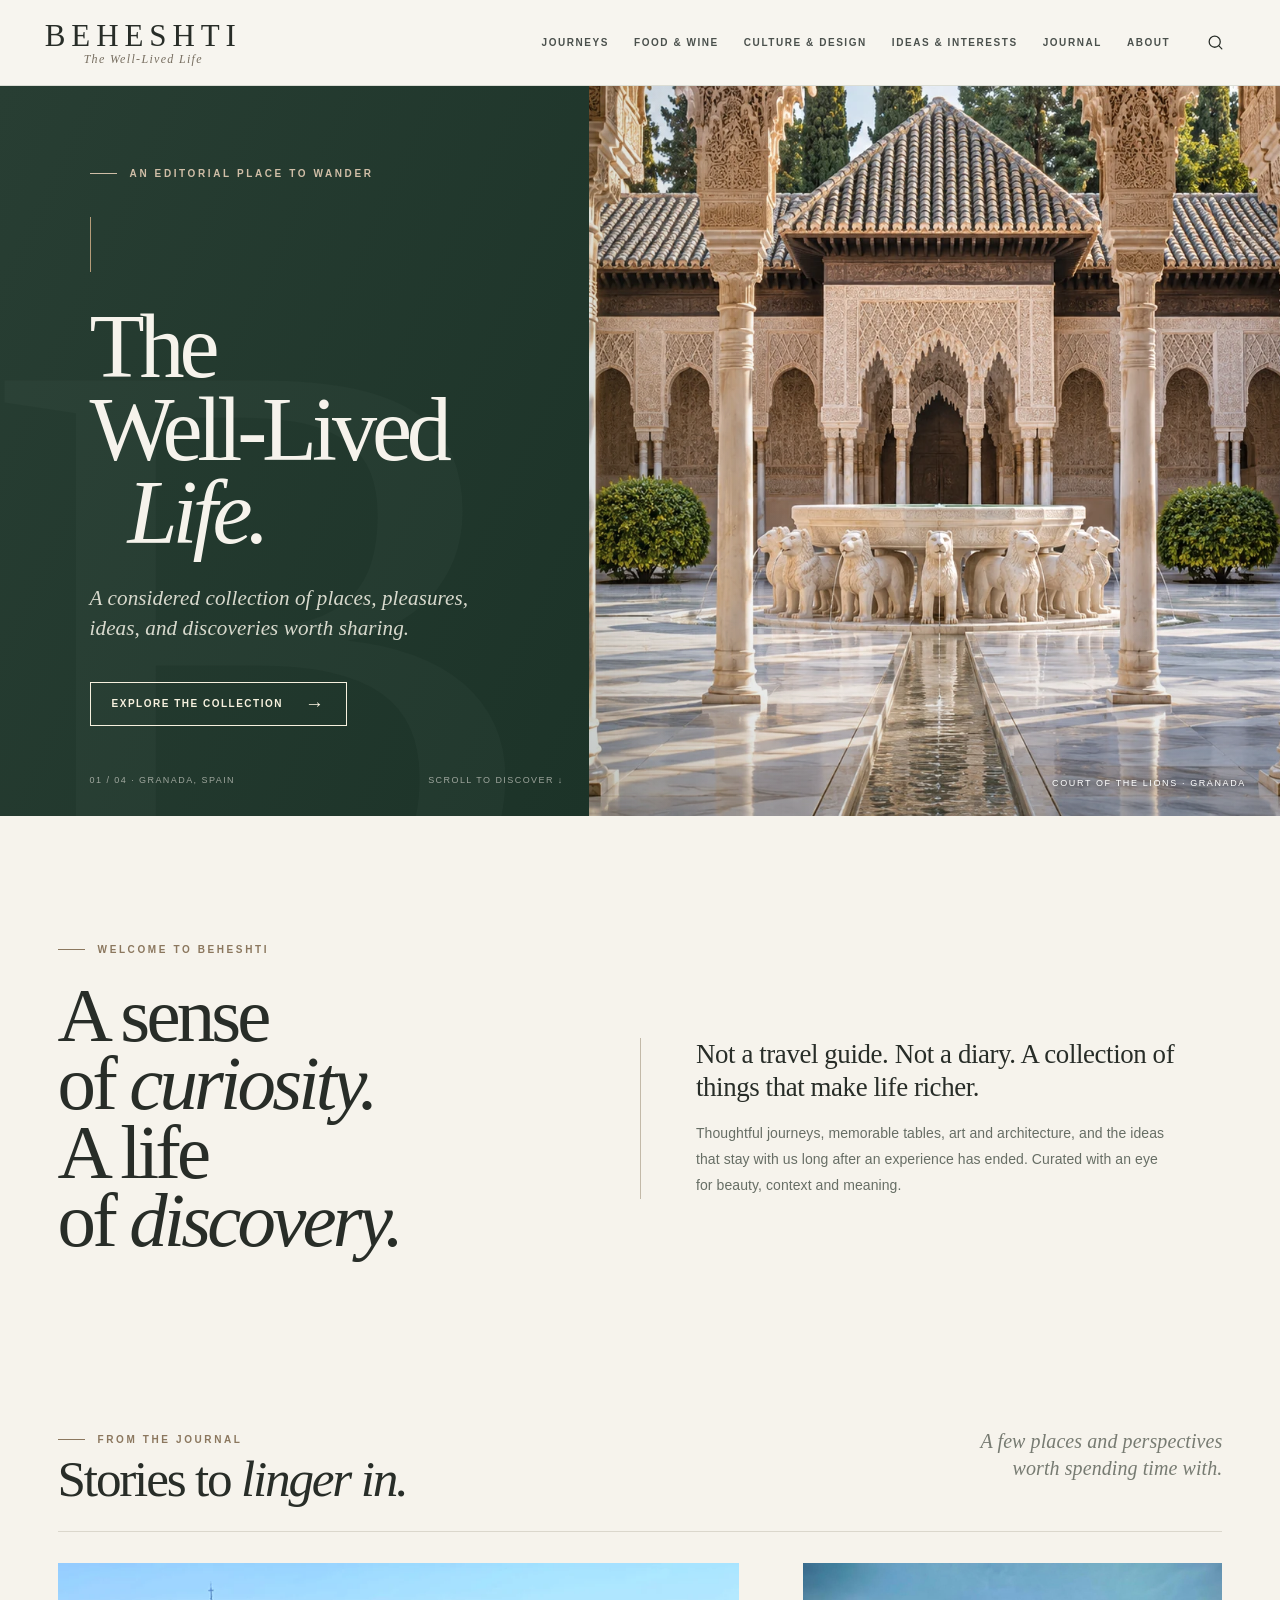
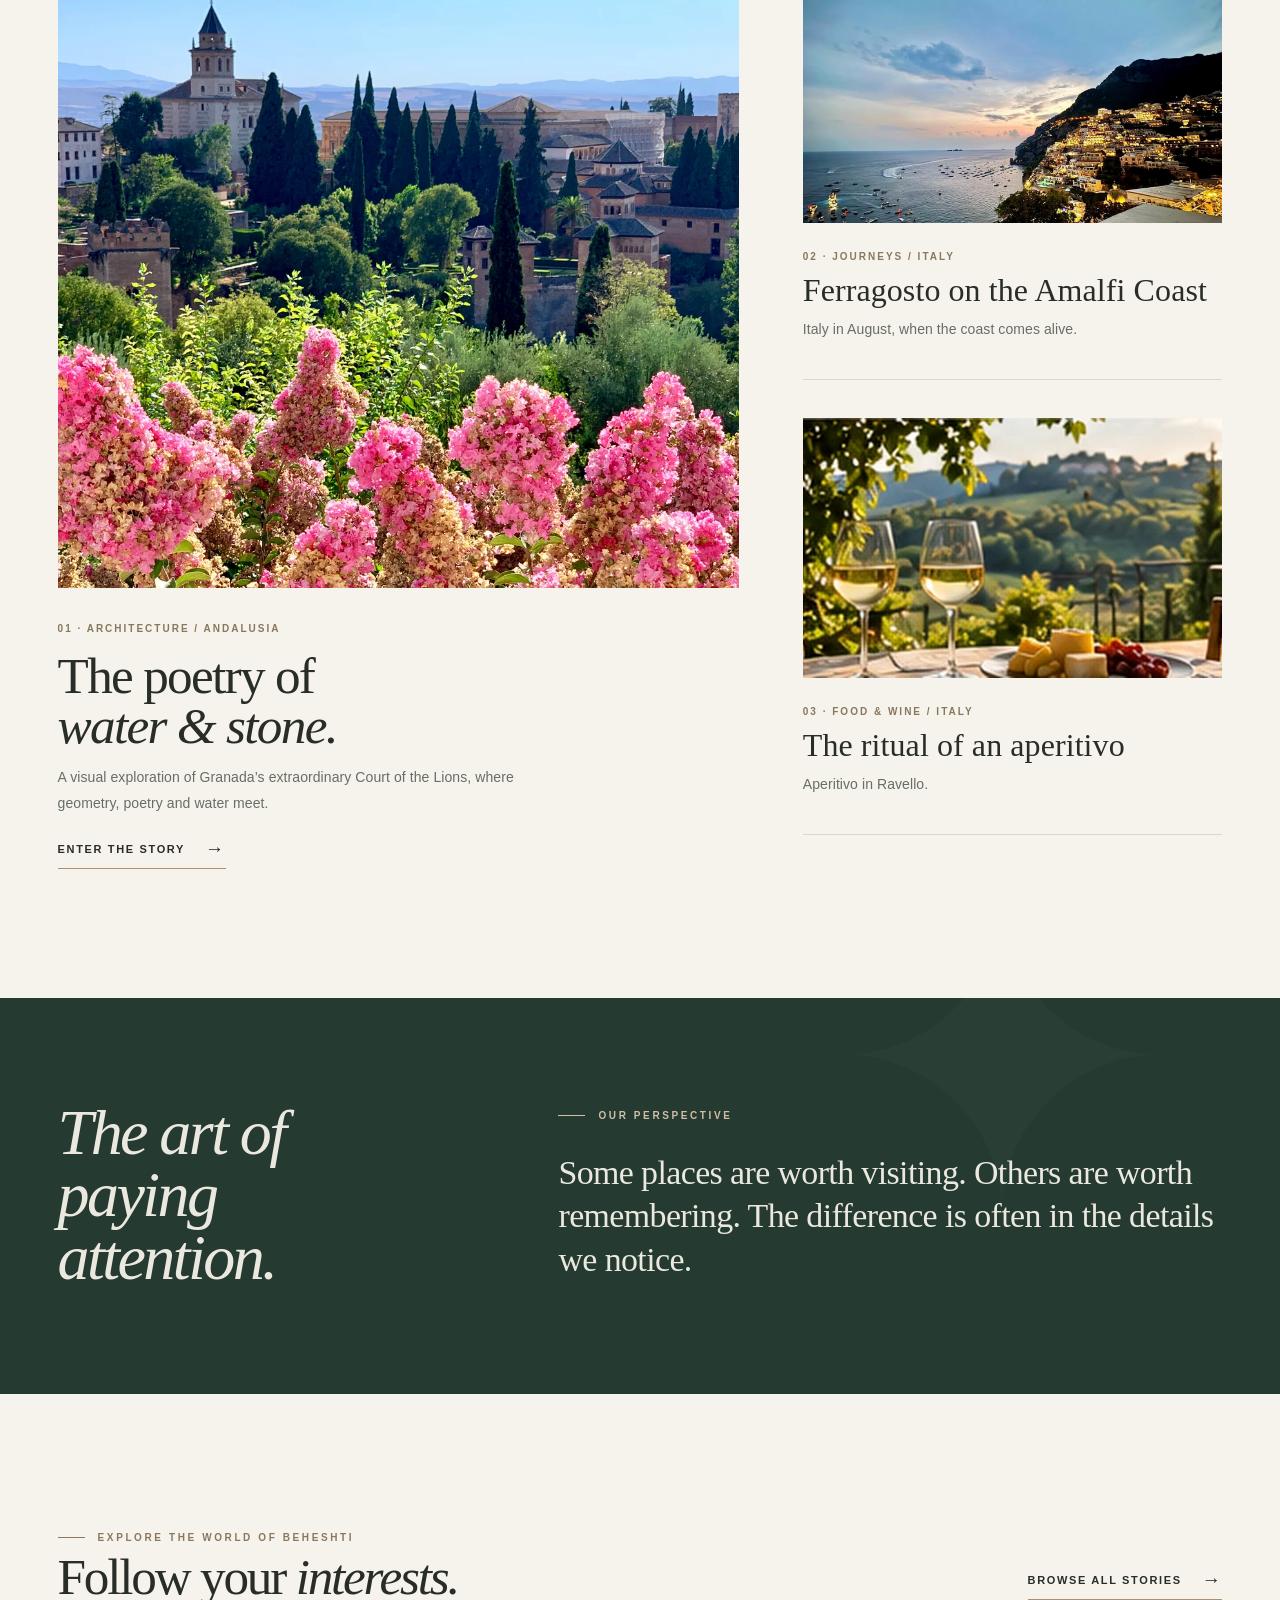
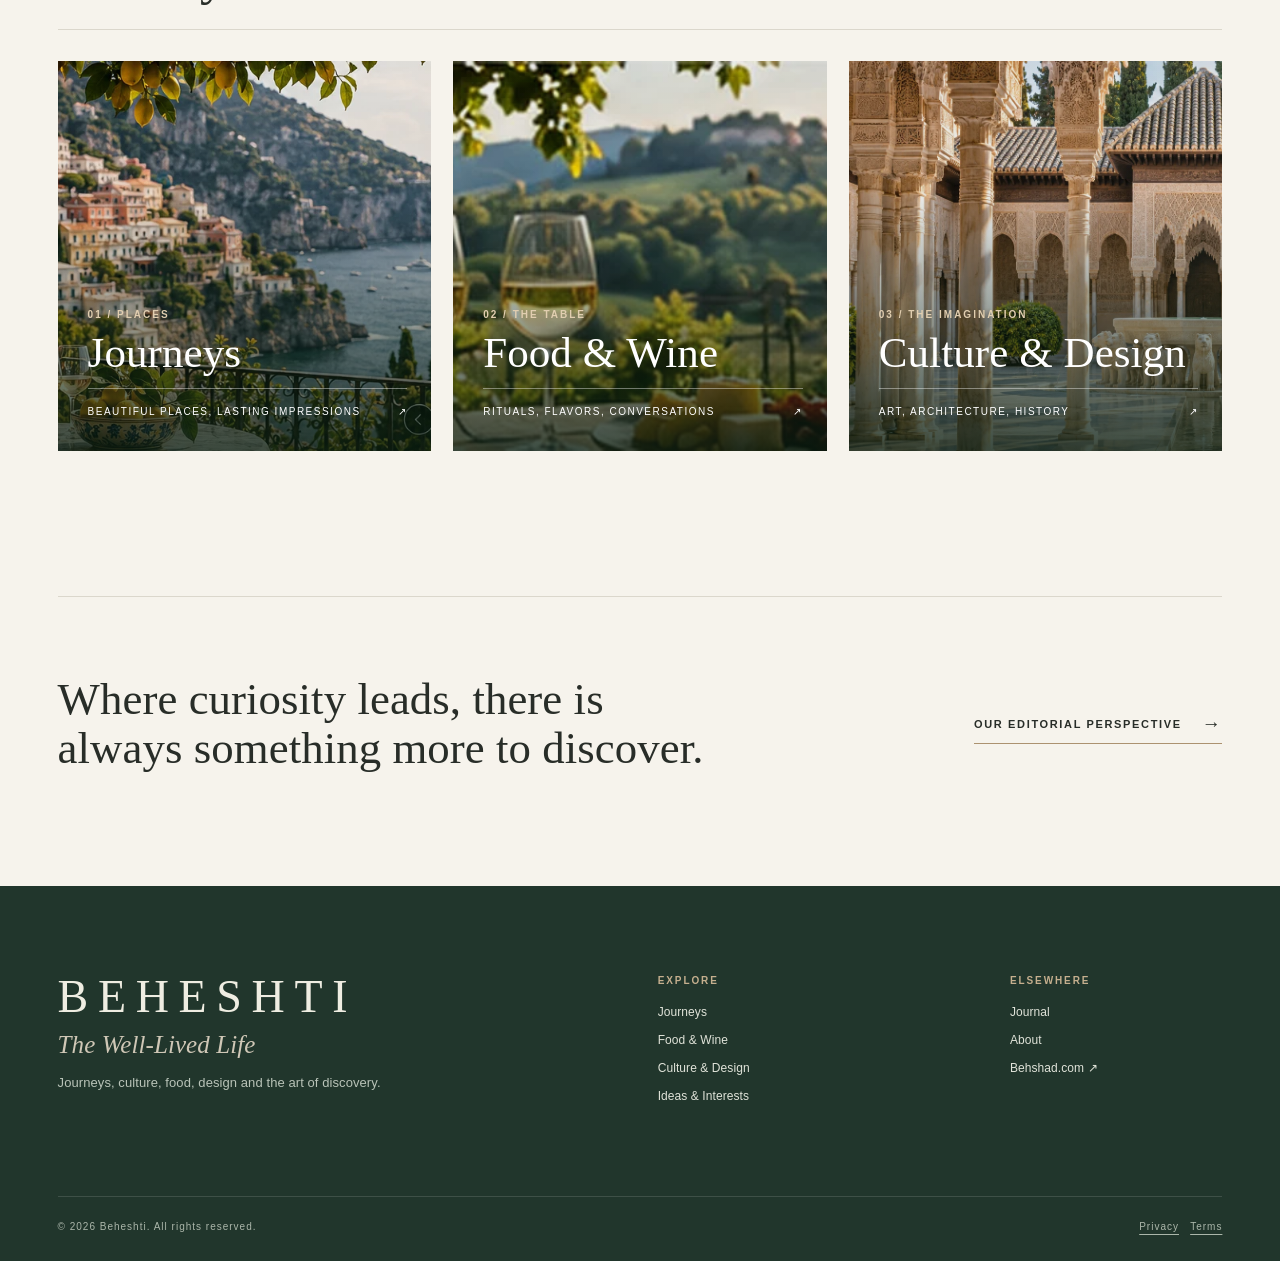
==== commit 91fa14e6: "Load original-photo Alhambra feature without changing existing routes" ====
--- a/index.html
+++ b/index.html
@@ -1 +1 @@
-<!doctype html><html lang="en"><head><meta charset="utf-8"><meta name="viewport" content="width=device-width,initial-scale=1,viewport-fit=cover"><meta name="theme-color" content="#f6f3eb"><meta name="referrer" content="strict-origin-when-cross-origin"><meta http-equiv="Content-Security-Policy" content="default-src 'self'; script-src 'self' https://gc.zgo.at; style-src 'self' 'unsafe-inline' https://fonts.googleapis.com; font-src 'self' https://fonts.gstatic.com; img-src 'self' data: https://behshad.goatcounter.com; connect-src 'self' https://behshad.goatcounter.com; object-src 'none'; base-uri 'self'; form-action 'none'; upgrade-insecure-requests"><title>BEHESHTI · The Well-Lived Life</title><meta name="description" content="The Well-Lived Life. Journeys, food, wine, culture, history, art and architecture."><meta name="robots" content="index,follow"><link rel="canonical" href="https://beheshti.com/"><meta property="og:type" content="website"><meta property="og:site_name" content="BEHESHTI"><meta property="og:title" content="BEHESHTI · The Well-Lived Life"><meta property="og:image" content="https://beheshti.com/images/travel-amalfi-positano-aerial.jpg"><link rel="preconnect" href="https://fonts.googleapis.com"><link rel="preconnect" href="https://fonts.gstatic.com" crossorigin><link href="https://fonts.googleapis.com/css2?family=DM+Sans:wght@300;400;500;600;700&family=Jost:wght@300;400;500;600&family=Italiana&family=Cormorant+Garamond:ital,wght@0,300;0,400;0,500;0,600;1,300;1,400;1,500&display=swap" rel="stylesheet"><link rel="stylesheet" href="/styles.css"><script defer src="/content.js"></script><script defer src="/app.js"></script><script defer src="/tracking.js"></script></head><body><a class="skip-link" href="#main">Skip to main content</a><div id="reading-progress" aria-hidden="true"></div><div id="root"></div><noscript>Enable JavaScript to browse the journal. <a href="/images/travel-amalfi-ferragosto.html">Read Ferragosto on the Amalfi Coast</a>.</noscript></body></html>+<!doctype html><html lang="en"><head><meta charset="utf-8"><meta name="viewport" content="width=device-width,initial-scale=1,viewport-fit=cover"><meta name="theme-color" content="#f6f3eb"><meta name="referrer" content="strict-origin-when-cross-origin"><meta http-equiv="Content-Security-Policy" content="default-src 'self'; script-src 'self' https://gc.zgo.at; style-src 'self' 'unsafe-inline' https://fonts.googleapis.com; font-src 'self' https://fonts.gstatic.com; img-src 'self' data: https://behshad.goatcounter.com; connect-src 'self' https://behshad.goatcounter.com; object-src 'none'; base-uri 'self'; form-action 'none'; upgrade-insecure-requests"><title>BEHESHTI · The Well-Lived Life</title><meta name="description" content="Journeys, culture, architecture, art, food, photography, and ideas. An editorial collection devoted to The Well-Lived Life."><meta name="robots" content="index,follow"><link rel="canonical" href="https://beheshti.com/"><meta property="og:type" content="website"><meta property="og:site_name" content="BEHESHTI"><meta property="og:title" content="BEHESHTI · The Well-Lived Life"><meta property="og:description" content="Journeys, culture, architecture, art, food, photography, and ideas. An editorial collection devoted to The Well-Lived Life."><meta property="og:url" content="https://beheshti.com/"><meta property="og:image" content="https://beheshti.com/images/beheshti-social-preview.jpg"><meta property="og:image:type" content="image/jpeg"><meta property="og:image:width" content="1200"><meta property="og:image:height" content="630"><meta property="og:image:alt" content="BEHESHTI, The Well-Lived Life"><meta name="twitter:card" content="summary_large_image"><meta name="twitter:title" content="BEHESHTI · The Well-Lived Life"><meta name="twitter:description" content="Journeys, culture, architecture, art, food, photography, and ideas. An editorial collection devoted to The Well-Lived Life."><meta name="twitter:image" content="https://beheshti.com/images/beheshti-social-preview.jpg"><link rel="preconnect" href="https://fonts.googleapis.com"><link rel="preconnect" href="https://fonts.gstatic.com" crossorigin><link href="https://fonts.googleapis.com/css2?family=DM+Sans:wght@300;400;500;600;700&family=Jost:wght@300;400;500;600&family=Italiana&family=Cormorant+Garamond:ital,wght@0,300;0,400;0,500;0,600;1,300;1,400;1,500&display=swap" rel="stylesheet"><link rel="stylesheet" href="/styles.css"><link rel="stylesheet" href="/alhambra-feature.css"><script defer src="/content.js"></script><script defer src="/alhambra-photos.js"></script><script defer src="/alhambra-feature.js"></script><script defer src="/app.js"></script><script defer src="/tracking.js"></script><link rel="icon" href="/favicon.ico?v=20261110" sizes="any"><link rel="icon" type="image/png" sizes="32x32" href="/favicon-32x32.png?v=20261110"><link rel="icon" type="image/png" sizes="16x16" href="/favicon-16x16.png?v=20261110"><link rel="apple-touch-icon" sizes="180x180" href="/apple-touch-icon.png?v=20261110"><link rel="manifest" href="/site.webmanifest"></head><body><a class="skip-link" href="#main">Skip to main content</a><div id="reading-progress" aria-hidden="true"></div><div id="root"></div><noscript>Enable JavaScript to browse the journal. <a href="/images/travel-amalfi-ferragosto.html">Read Ferragosto on the Amalfi Coast</a>.</noscript></body></html>
--- a/styles.css
+++ b/styles.css
@@ -361,3 +361,23 @@
 @media(prefers-reduced-motion:reduce){html{scroll-behavior:auto}*,*::before,*::after{animation-duration:.01ms!important;transition-duration:.01ms!important;scroll-behavior:auto!important}.reveal{opacity:1;transform:none}}
 
 .original-article{max-width:1000px;padding:75px 0 120px}.original-meta{font-size:12px;letter-spacing:.12em;text-transform:uppercase;color:var(--bronze);margin-bottom:40px}.original-deck{font:italic 300 clamp(28px,4vw,44px)/1.25 var(--serif);margin-bottom:50px}.original-article-body{max-width:770px;margin:auto;font:400 17px/1.85 var(--sans)}.original-article-body p{margin-bottom:1.5em}.original-article-body h2{font:400 clamp(30px,4vw,48px)/1.1 var(--serif);margin:55px 0 20px}.original-article-body blockquote,.original-article-body .pull-quote{font:italic 300 30px/1.35 var(--serif);border-left:2px solid var(--bronze);padding-left:26px;margin:42px 0}.original-article-body figure{margin:45px 0}.original-article-body img{max-width:100%;height:auto;display:block}.original-article-body .img-portrait{max-width:520px;margin-left:auto;margin-right:auto}.original-article-body .img-pair,.original-article-body .img-trio,.original-article-body .article-photo-grid{display:grid;grid-template-columns:1fr 1fr;gap:12px}.original-article-body figcaption,.original-article-body .caption{font-size:12px;color:#777;text-align:center;padding:10px}.original-article-body .section-label,.original-article-body .personal-note-label{display:block;font-size:11px;text-transform:uppercase;letter-spacing:.15em;color:var(--bronze);margin:50px 0 15px}.original-article-body .info-box,.original-article-body .personal-note{background:#ebe7dc;padding:25px;margin:35px 0}.original-article-body ul{padding-left:24px}@media(max-width:900px){.original-article{padding-left:7vw;padding-right:7vw}}@media(max-width:650px){.original-article-body{font-size:15px}.original-article-body .img-pair,.original-article-body .img-trio,.original-article-body .article-photo-grid{grid-template-columns:1fr}}
+
+/* About: signature Beheshti emblem */
+.about-hero{padding:105px 0 115px}
+.about-hero-inner{display:grid;grid-template-columns:minmax(0,1.45fr) minmax(0,1fr);align-items:center;gap:clamp(34px,4.6vw,84px)}
+.about-hero-copy{min-width:0}
+.about-hero .display{font-size:clamp(62px,6.05vw,108px);line-height:.89;max-width:780px;margin:29px 0 0}
+.about-emblem-wrap{width:100%;max-width:454px;justify-self:end;margin:0}
+.about-emblem{width:100%;height:auto;display:block}
+@media(max-width:900px){
+ .about-hero{padding:80px 0 90px}
+ .about-hero-inner{grid-template-columns:1fr;gap:45px}
+ .about-hero .display{font-size:clamp(64px,8.4vw,95px)}
+ .about-emblem-wrap{max-width:405px;width:min(100%,54vw);justify-self:center}
+}
+@media(max-width:650px){
+ .about-hero{padding:62px 0 78px}
+ .about-hero-inner{gap:34px}
+ .about-hero .display{font-size:clamp(50px,10.6vw,70px);margin-top:25px;line-height:.92}
+ .about-emblem-wrap{width:min(82vw,350px)}
+}
--- a/alhambra-feature.css
+++ b/alhambra-feature.css
@@ -0,0 +1,72 @@
+/* Alhambra feature. Namespaced additions, preserving the site-wide design system. */
+.alh-feature{--alh-serif:'Cormorant Garamond',Georgia,serif;--alh-ink:#29372e;--alh-cream:#f6f3ec;color:var(--alh-ink)}
+.alh-feature .alh-hero{height:min(85svh,880px);min-height:550px;position:relative;background:#20392d;overflow:hidden;color:#fff}
+.alh-feature .alh-hero picture,.alh-feature .alh-hero-photo{position:absolute;inset:0;width:100%;height:100%;display:block}
+.alh-feature .alh-hero-photo{object-fit:cover;object-position:center 56%}
+.alh-feature .alh-hero-shade{position:absolute;inset:0;background:linear-gradient(90deg,rgba(16,30,23,.81),rgba(16,30,23,.19) 80%),linear-gradient(0deg,rgba(5,20,12,.62),transparent 48%)}
+.alh-hero-copy{position:absolute;z-index:1;left:max(5vw,calc((100vw - 1300px)/2));right:6vw;bottom:clamp(48px,9svh,100px);max-width:890px}
+.alh-hero-copy h1{font-family:var(--alh-serif);font-size:clamp(63px,8.3vw,136px);font-weight:400;letter-spacing:-.065em;line-height:.83;margin:28px 0;max-width:960px}
+.alh-hero-copy h1 em,.alh-chapter h2 em,.alh-epilogue h2 em{font-weight:300;font-style:italic}
+.alh-hero-copy>p{font-family:var(--alh-serif);font-size:clamp(20px,2.1vw,31px);font-style:italic;line-height:1.28;color:#eeeadc;max-width:670px}
+.alh-byline{display:block;margin-top:30px;font-size:10px;letter-spacing:.22em;color:#e6ded0}
+.alh-feature .alh-index{position:sticky;z-index:290}
+.alh-body{max-width:1290px}
+.alh-feature .alh-opening{scroll-margin-top:155px}
+.alh-opening aside p{line-height:1.7;font-size:13px;letter-spacing:.04em;color:#716f64}
+.alh-prose{max-width:725px;font-size:clamp(15px,1.25vw,17px);line-height:1.95;color:#555f55}
+.alh-prose p{margin:0 0 25px}
+.alh-prose .alh-lede{font-family:var(--alh-serif);font-size:clamp(35px,3.3vw,55px);color:#293d31;line-height:1.18;letter-spacing:-.025em}
+.alh-feature .alh-chapter{scroll-margin-top:155px;padding-top:100px}
+.alh-feature .alh-chapter-head{display:grid;grid-template-columns:minmax(240px,39%) 1fr;gap:0 5%}
+.alh-chapter-head>.overline{grid-column:1/-1;margin-bottom:32px}
+.alh-chapter h2,.alh-epilogue h2{font-family:var(--alh-serif);font-size:clamp(51px,5.8vw,91px);font-weight:400;line-height:.92;letter-spacing:-.045em;margin:0 0 48px;max-width:720px}
+.alh-chapter-head .alh-prose{grid-column:2}
+.alh-photo-row{display:grid;grid-template-columns:repeat(2,minmax(0,1fr));gap:clamp(15px,2.5vw,35px);margin:40px 0 65px;align-items:start}
+.alh-photo-row.alh-three{grid-template-columns:repeat(3,minmax(0,1fr))}
+.alh-photo-row:has(.alh-figure:only-child){grid-template-columns:1fr;max-width:900px;margin-inline:auto}
+.alh-figure{margin:0;min-width:0}
+.alh-photo-button{position:relative;display:block;border:0;background:#c6baa6;width:100%;padding:0;overflow:hidden;cursor:zoom-in}
+.alh-photo-button img{display:block;width:100%;height:clamp(300px,36vw,575px);object-fit:cover;transition:transform .65s ease;aspect-ratio:4/3}
+.alh-photo-row.alh-three img{height:clamp(245px,25vw,360px)}
+.alh-photo-row:has(.alh-figure:only-child) img{height:auto;max-height:670px;object-fit:contain;background:#e7e1d5}
+.alh-photo-button:hover img{transform:scale(1.025)}
+.alh-photo-button:focus-visible{outline:3px solid #ad966f;outline-offset:4px}
+.alh-enlarge{position:absolute;right:18px;bottom:18px;display:grid;place-items:center;width:36px;height:36px;background:rgba(22,38,29,.68);color:white;border:1px solid #eee5d1;font-size:22px}
+.alh-figure figcaption{display:flex;flex-direction:column;gap:5px;border-top:1px solid #c9c1b3;padding:13px 0 0;margin-top:12px;color:#7a7c71;font-size:12px;line-height:1.62}
+.alh-figure figcaption b{font-family:var(--alh-serif);font-weight:500;font-size:22px;color:#3d473b;line-height:1.2}
+.alh-feature .alh-midnight-chapter{background:#20362a;color:#f5f1e6;border:none;margin:80px calc((min(100vw - 50px,1290px) - 100vw)/2) 0;padding:110px max(5vw,calc((100vw - 1290px)/2)) 95px}
+.alh-feature .alh-midnight-chapter h2{color:#f7eee0}
+.alh-feature .alh-midnight-chapter .alh-prose{color:#d4ded4}
+.alh-feature .alh-midnight-chapter .alh-photo-row{max-width:780px;margin-inline:auto}
+.alh-feature .alh-midnight-chapter .alh-figure figcaption{color:#c6cdbf;border-color:#5e6d61}
+.alh-feature .alh-midnight-chapter .alh-figure figcaption b{color:#eee7d7}
+.alh-night-copy{display:grid;grid-template-columns:42% 1fr;gap:0 7%;max-width:1250px;margin-inline:auto}
+.alh-night-copy>.overline{grid-column:1/-1;margin-bottom:35px}
+.alh-night-copy .alh-prose{grid-column:2}
+.alh-epilogue{padding:125px 0 110px;scroll-margin-top:155px;max-width:1110px;margin-inline:auto}
+.alh-epilogue h2{margin:25px 0 35px}
+.alh-epilogue>p{max-width:710px;font-size:16px;line-height:1.9;color:#566157}
+.alh-epilogue>.alh-finale{font-family:var(--alh-serif);font-style:italic;font-size:clamp(29px,3.2vw,47px);line-height:1.27;max-width:860px;margin:70px auto 0;text-align:center;color:#293c30}
+.alh-sources{border-top:1px solid #d6d0c1;padding:50px 0 100px;color:#5f695f}
+.alh-sources h2{font-family:var(--alh-serif);font-size:43px;font-weight:400;color:#293c30}
+.alh-sources p{font-size:13px;line-height:1.8;max-width:780px}
+.alh-sources ul{columns:2;column-gap:55px;margin:30px 0;padding-left:20px}
+.alh-sources li{break-inside:avoid;margin:0 0 13px;font-size:13px}
+.alh-sources a{text-decoration:underline;text-underline-offset:4px;text-decoration-color:#b49b73}
+.alh-sources a:hover{color:#997e56}
+.alh-photo-credit{font-size:11px!important;color:#838779}
+.alh-related{display:flex;flex-wrap:wrap;gap:20px 36px;align-items:center;padding:0 0 100px}
+.alh-related a{font-family:var(--alh-serif);font-size:24px;border-bottom:1px solid #b5a98e}
+.alh-related a:hover{color:#887554}
+@media(max-width:960px){.alh-feature .alh-chapter-head,.alh-night-copy{grid-template-columns:1fr}.alh-chapter-head .alh-prose,.alh-night-copy .alh-prose{grid-column:1}.alh-chapter h2{margin-bottom:22px}.alh-chapter-head>.overline{margin-bottom:22px}.alh-photo-row.alh-three{grid-template-columns:repeat(2,minmax(0,1fr))}}
+@media(max-width:700px){.alh-feature .alh-hero{height:72svh;min-height:530px}.alh-feature .alh-hero-photo{object-position:59% center}.alh-hero-copy{left:24px;right:24px;bottom:45px}.alh-hero-copy h1{font-size:clamp(54px,13vw,81px)}.alh-hero-copy>p{font-size:21px}.alh-feature .alh-opening{padding:65px 0}.alh-feature .alh-chapter{padding-top:65px}.alh-photo-row,.alh-photo-row.alh-three{display:grid;grid-template-columns:1fr;gap:35px;margin:33px 0 54px}.alh-photo-button img,.alh-photo-row.alh-three img{height:auto;max-height:560px;object-fit:cover}.alh-feature .alh-midnight-chapter{margin-inline:-18px;padding:70px 23px}.alh-epilogue{padding:75px 0}.alh-sources ul{columns:1}.alh-feature .alh-index .story-subnav-inner{gap:17px}}
+@media(prefers-reduced-motion:reduce){.alh-photo-button img{transition:none}.alh-photo-button:hover img{transform:none}}
+
+/* Research note and readable focus states */
+.alh-history-note{background:#eee9df;border-left:3px solid #b49b73;padding:clamp(24px,4vw,48px);margin:50px 0 76px;max-width:930px}
+.alh-history-note h3{font:400 clamp(27px,3vw,40px)/1.1 'Cormorant Garamond',Georgia,serif;margin:15px 0}
+.alh-history-note p{font-size:15px;line-height:1.85;max-width:750px;color:#536157}
+.alh-feature a:focus-visible,.alh-index button:focus-visible{outline:3px solid #a98b57;outline-offset:4px}
+.alh-figure img{aspect-ratio:var(--alh-ratio,auto)}
+.alh-hero-photo{object-position:center center}
+@media(max-width:700px){.alh-history-note{margin:40px 0 55px}}
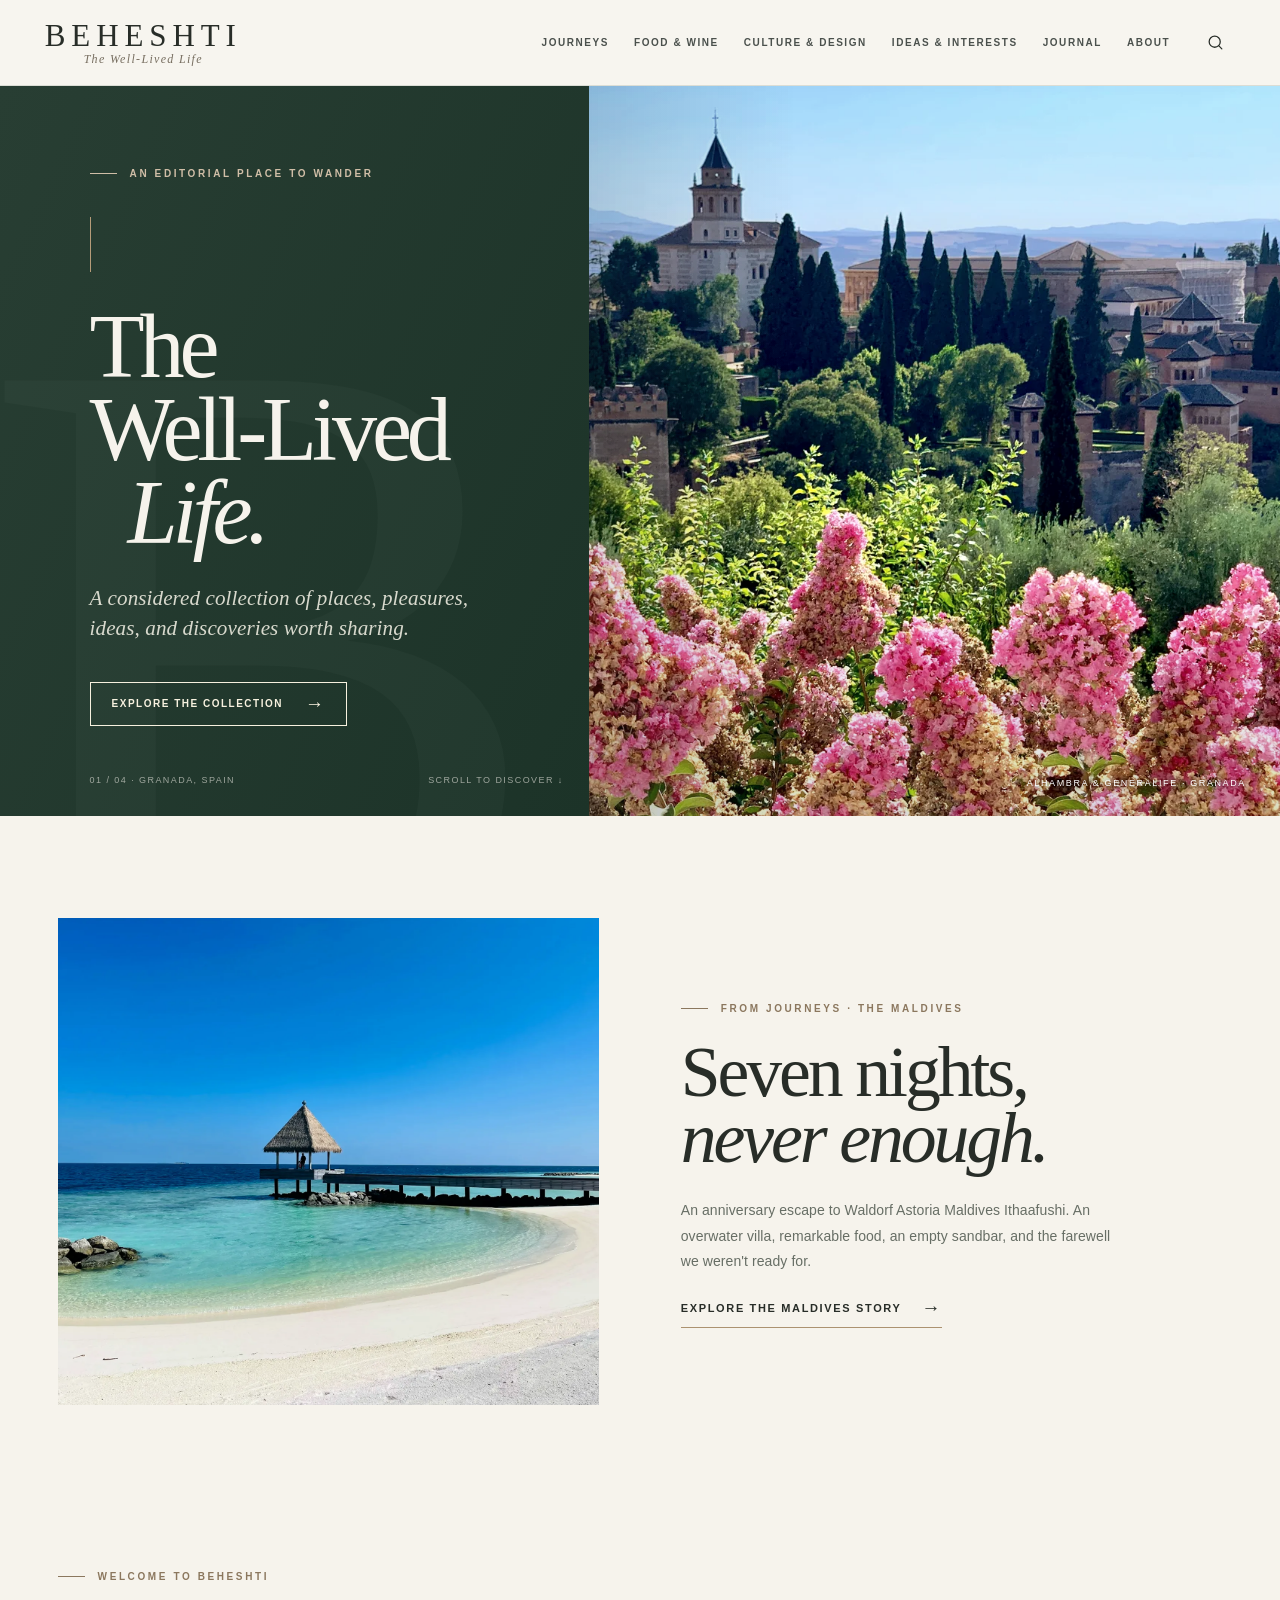
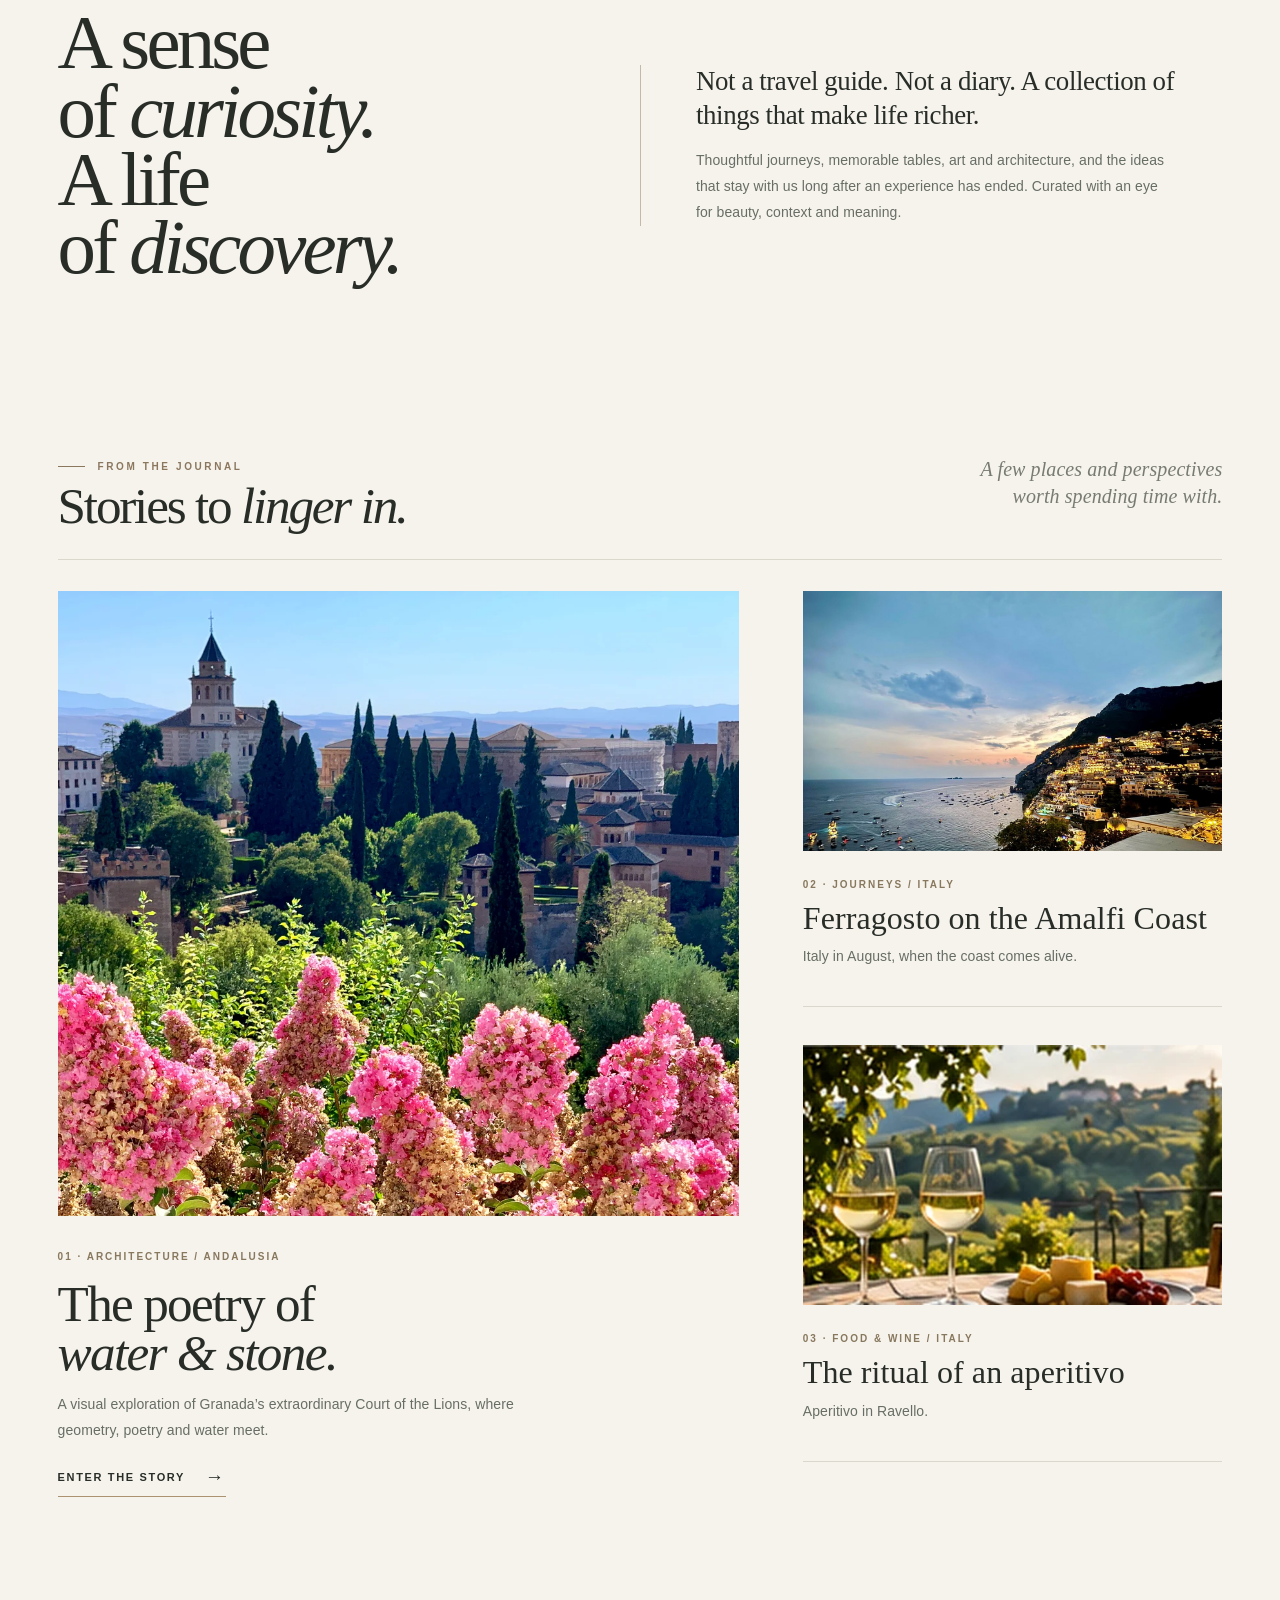
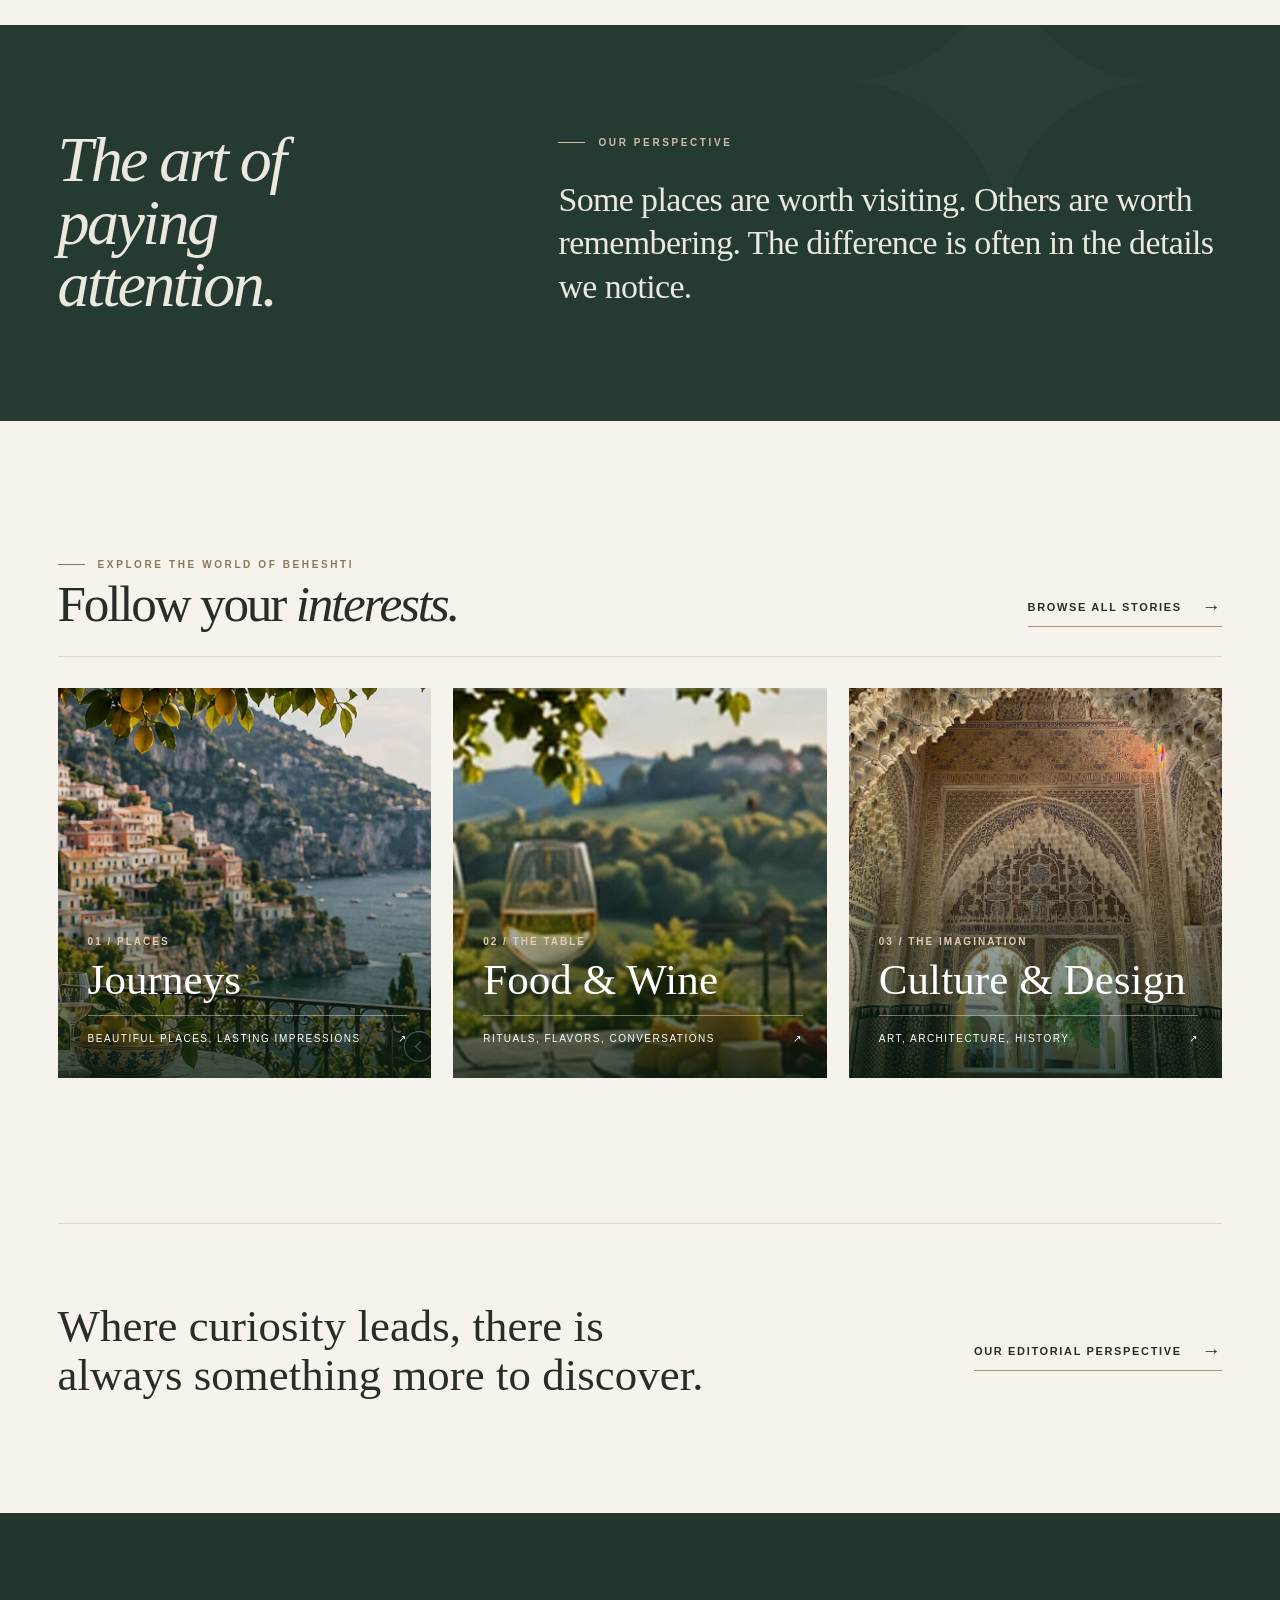
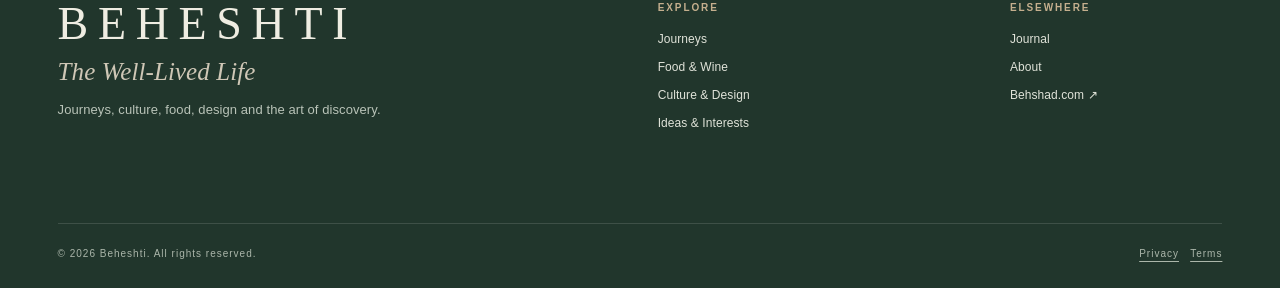
==== commit 5f01af9f: "Add cross-category discovery metadata and article deep links" ====
--- a/index.html
+++ b/index.html
@@ -1 +1 @@
-<!doctype html><html lang="en"><head><meta charset="utf-8"><meta name="viewport" content="width=device-width,initial-scale=1,viewport-fit=cover"><meta name="theme-color" content="#f6f3eb"><meta name="referrer" content="strict-origin-when-cross-origin"><meta http-equiv="Content-Security-Policy" content="default-src 'self'; script-src 'self' https://gc.zgo.at; style-src 'self' 'unsafe-inline' https://fonts.googleapis.com; font-src 'self' https://fonts.gstatic.com; img-src 'self' data: https://behshad.goatcounter.com; connect-src 'self' https://behshad.goatcounter.com; object-src 'none'; base-uri 'self'; form-action 'none'; upgrade-insecure-requests"><title>BEHESHTI · The Well-Lived Life</title><meta name="description" content="Journeys, culture, architecture, art, food, photography, and ideas. An editorial collection devoted to The Well-Lived Life."><meta name="robots" content="index,follow"><link rel="canonical" href="https://beheshti.com/"><meta property="og:type" content="website"><meta property="og:site_name" content="BEHESHTI"><meta property="og:title" content="BEHESHTI · The Well-Lived Life"><meta property="og:description" content="Journeys, culture, architecture, art, food, photography, and ideas. An editorial collection devoted to The Well-Lived Life."><meta property="og:url" content="https://beheshti.com/"><meta property="og:image" content="https://beheshti.com/images/beheshti-social-preview.jpg"><meta property="og:image:type" content="image/jpeg"><meta property="og:image:width" content="1200"><meta property="og:image:height" content="630"><meta property="og:image:alt" content="BEHESHTI, The Well-Lived Life"><meta name="twitter:card" content="summary_large_image"><meta name="twitter:title" content="BEHESHTI · The Well-Lived Life"><meta name="twitter:description" content="Journeys, culture, architecture, art, food, photography, and ideas. An editorial collection devoted to The Well-Lived Life."><meta name="twitter:image" content="https://beheshti.com/images/beheshti-social-preview.jpg"><link rel="preconnect" href="https://fonts.googleapis.com"><link rel="preconnect" href="https://fonts.gstatic.com" crossorigin><link href="https://fonts.googleapis.com/css2?family=DM+Sans:wght@300;400;500;600;700&family=Jost:wght@300;400;500;600&family=Italiana&family=Cormorant+Garamond:ital,wght@0,300;0,400;0,500;0,600;1,300;1,400;1,500&display=swap" rel="stylesheet"><link rel="stylesheet" href="/styles.css"><link rel="stylesheet" href="/alhambra-feature.css"><script defer src="/content.js"></script><script defer src="/alhambra-photos.js"></script><script defer src="/alhambra-feature.js"></script><script defer src="/app.js"></script><script defer src="/tracking.js"></script><link rel="icon" href="/favicon.ico?v=20261110" sizes="any"><link rel="icon" type="image/png" sizes="32x32" href="/favicon-32x32.png?v=20261110"><link rel="icon" type="image/png" sizes="16x16" href="/favicon-16x16.png?v=20261110"><link rel="apple-touch-icon" sizes="180x180" href="/apple-touch-icon.png?v=20261110"><link rel="manifest" href="/site.webmanifest"></head><body><a class="skip-link" href="#main">Skip to main content</a><div id="reading-progress" aria-hidden="true"></div><div id="root"></div><noscript>Enable JavaScript to browse the journal. <a href="/images/travel-amalfi-ferragosto.html">Read Ferragosto on the Amalfi Coast</a>.</noscript></body></html>+<!doctype html><html lang="en"><head><meta charset="utf-8"><meta name="viewport" content="width=device-width,initial-scale=1,viewport-fit=cover"><meta name="theme-color" content="#f6f3eb"><meta name="referrer" content="strict-origin-when-cross-origin"><meta http-equiv="Content-Security-Policy" content="default-src 'self'; script-src 'self' https://gc.zgo.at; style-src 'self' 'unsafe-inline' https://fonts.googleapis.com; font-src 'self' https://fonts.gstatic.com; img-src 'self' data: https://behshad.goatcounter.com; connect-src 'self' https://behshad.goatcounter.com; object-src 'none'; base-uri 'self'; form-action 'none'; upgrade-insecure-requests"><title>BEHESHTI · The Well-Lived Life</title><meta name="description" content="Journeys, culture, architecture, art, food, photography, and ideas. An editorial collection devoted to The Well-Lived Life."><meta name="robots" content="index,follow"><link rel="canonical" href="https://beheshti.com/"><meta property="og:type" content="website"><meta property="og:site_name" content="BEHESHTI"><meta property="og:title" content="BEHESHTI · The Well-Lived Life"><meta property="og:description" content="Journeys, culture, architecture, art, food, photography, and ideas. An editorial collection devoted to The Well-Lived Life."><meta property="og:url" content="https://beheshti.com/"><meta property="og:image" content="https://beheshti.com/images/beheshti-social-preview.jpg"><meta property="og:image:type" content="image/jpeg"><meta property="og:image:width" content="1200"><meta property="og:image:height" content="630"><meta property="og:image:alt" content="BEHESHTI, The Well-Lived Life"><meta name="twitter:card" content="summary_large_image"><meta name="twitter:title" content="BEHESHTI · The Well-Lived Life"><meta name="twitter:description" content="Journeys, culture, architecture, art, food, photography, and ideas. An editorial collection devoted to The Well-Lived Life."><meta name="twitter:image" content="https://beheshti.com/images/beheshti-social-preview.jpg"><link rel="preconnect" href="https://fonts.googleapis.com"><link rel="preconnect" href="https://fonts.gstatic.com" crossorigin><link href="https://fonts.googleapis.com/css2?family=DM+Sans:wght@300;400;500;600;700&family=Jost:wght@300;400;500;600&family=Italiana&family=Cormorant+Garamond:ital,wght@0,300;0,400;0,500;0,600;1,300;1,400;1,500&display=swap" rel="stylesheet"><link rel="stylesheet" href="/styles.css"><link rel="stylesheet" href="/editorial-home.css"><link rel="stylesheet" href="/alhambra-feature.css"><script defer src="/content.js"></script><script defer src="/alhambra-photos.js"></script><script defer src="/alhambra-feature.js"></script><script defer src="/app.js"></script><script defer src="/tracking.js"></script><link rel="icon" href="/favicon.ico?v=20261110" sizes="any"><link rel="icon" type="image/png" sizes="32x32" href="/favicon-32x32.png?v=20261110"><link rel="icon" type="image/png" sizes="16x16" href="/favicon-16x16.png?v=20261110"><link rel="apple-touch-icon" sizes="180x180" href="/apple-touch-icon.png?v=20261110"><link rel="manifest" href="/site.webmanifest"></head><body><a class="skip-link" href="#main">Skip to main content</a><div id="reading-progress" aria-hidden="true"></div><div id="root"></div><noscript>Enable JavaScript to browse the journal. <a href="/images/travel-amalfi-ferragosto.html">Read Ferragosto on the Amalfi Coast</a>.</noscript></body></html>
--- a/styles.css
+++ b/styles.css
@@ -381,3 +381,11 @@
  .about-hero .display{font-size:clamp(50px,10.6vw,70px);margin-top:25px;line-height:.92}
  .about-emblem-wrap{width:min(82vw,350px)}
 }
+
+/* Homepage editorial spotlight. Uses existing responsive showcase grid and typography. */
+.maldives-home-spotlight{padding-top:clamp(70px,8vw,125px);padding-bottom:clamp(12px,3vw,42px)}
+.maldives-home-spotlight .showcase-lead{margin-bottom:0}
+.maldives-home-spotlight .showcase-lead>a{display:block;min-width:0}
+.maldives-home-spotlight .showcase-lead .photo-frame{height:clamp(370px,38vw,560px)}
+.maldives-home-spotlight .showcase-lead .display{font-size:clamp(52px,5.6vw,90px)}
+@media(max-width:650px){.maldives-home-spotlight{padding-top:58px;padding-bottom:18px}.maldives-home-spotlight .showcase-lead .photo-frame{height:340px}.maldives-home-spotlight .showcase-lead .display{font-size:clamp(52px,12vw,70px)}}
--- a/alhambra-feature.css
+++ b/alhambra-feature.css
@@ -69,4 +69,17 @@
 .alh-feature a:focus-visible,.alh-index button:focus-visible{outline:3px solid #a98b57;outline-offset:4px}
 .alh-figure img{aspect-ratio:var(--alh-ratio,auto)}
 .alh-hero-photo{object-position:center center}
-@media(max-width:700px){.alh-history-note{margin:40px 0 55px}}+@media(max-width:700px){.alh-history-note{margin:40px 0 55px}}
+
+/* Additional curated photo gallery, with source photograph dimensions preserved. */
+.alh-feature .alh-collection{border-top:1px solid #d6d0c1;padding:88px 0 105px;scroll-margin-top:155px}
+.alh-feature .alh-collection-head{max-width:795px;margin-bottom:42px}
+.alh-feature .alh-collection-head h2{font:400 clamp(50px,6vw,86px)/1 'Cormorant Garamond',Georgia,serif;letter-spacing:-.035em;margin:18px 0}
+.alh-feature .alh-collection-head p{font-size:16px;line-height:1.8;color:#566157}
+.alh-feature .alh-collection-grid{display:grid;grid-template-columns:repeat(3,minmax(0,1fr));gap:30px 22px}
+.alh-feature .alh-collection-grid .alh-photo-button img{height:clamp(190px,20vw,280px);object-fit:cover}
+.alh-feature .alh-collection-grid .alh-figure figcaption b{font-size:20px}
+.alh-feature .alh-collection-grid .alh-figure figcaption span{font-size:12px}
+.alh-feature{max-width:100%;overflow:clip}
+@media(max-width:960px){.alh-feature .alh-collection-grid{grid-template-columns:repeat(2,minmax(0,1fr))}}
+@media(max-width:700px){.alh-feature .alh-collection{padding:55px 0 72px}.alh-feature .alh-collection-grid{grid-template-columns:1fr;gap:24px}.alh-feature .alh-collection-grid .alh-photo-button img{height:auto;max-height:480px}}
